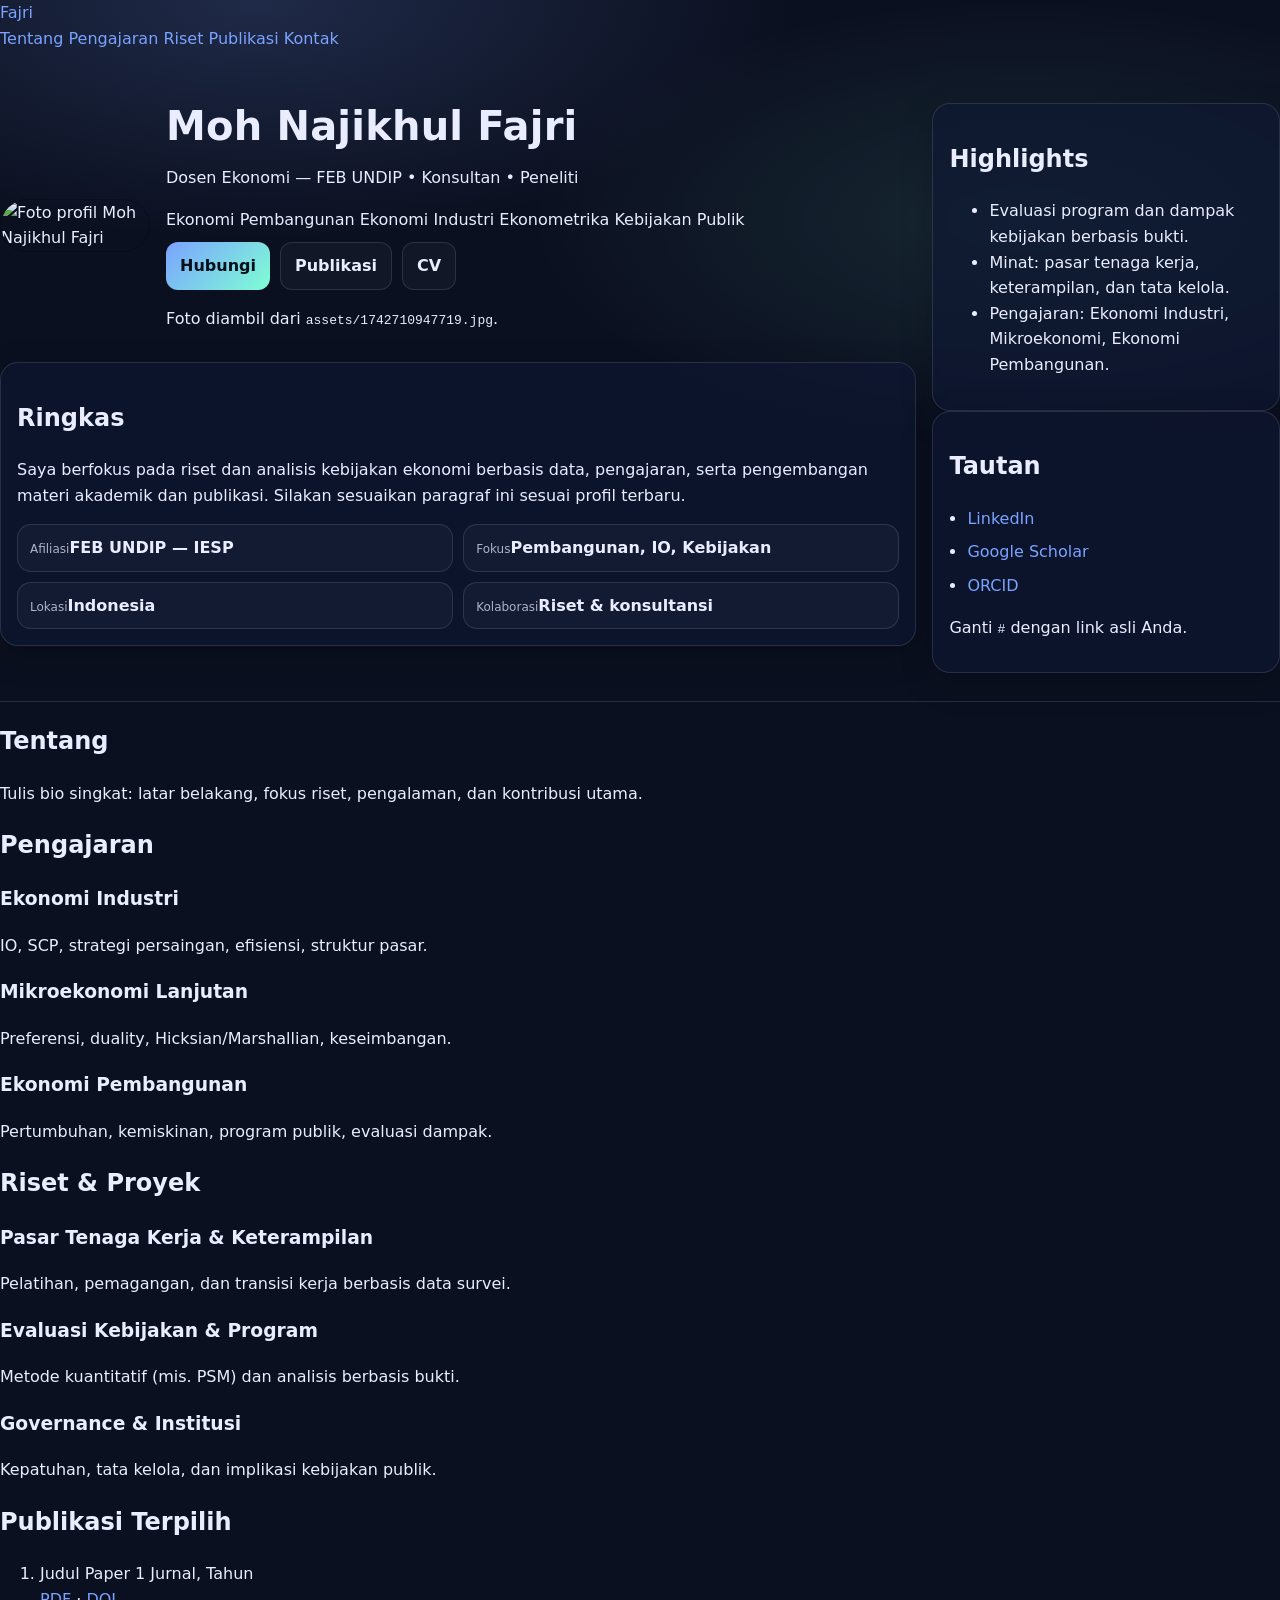
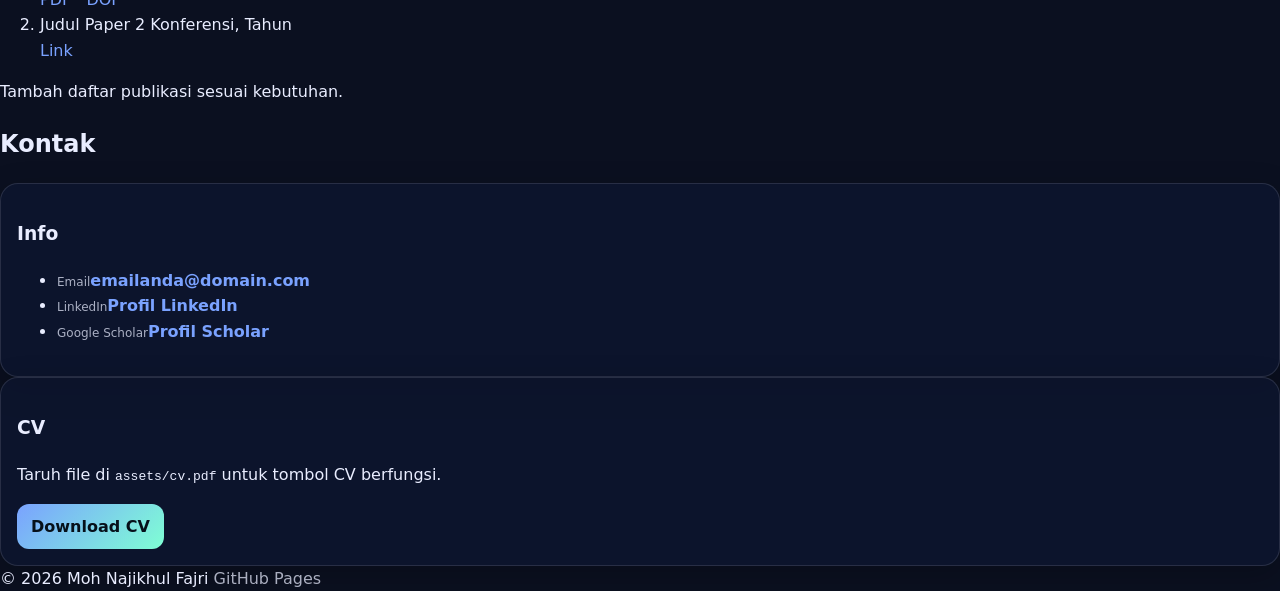
==== index.html @ eb5ed14f "Update index.html" ====
<!doctype html>
<html lang="id">
<head>
  <meta charset="utf-8" />
  <meta name="viewport" content="width=device-width, initial-scale=1" />
  <title>Moh Najikhul Fajri</title>
  <meta name="description" content="Moh Najikhul Fajri — pengajaran, riset, dan publikasi." />
  <link rel="stylesheet" href="assets/style.css" />
</head>

<body>
  <header class="topbar">
    <div class="wrap topbar-inner">
      <a class="logo" href="#top">Fajri</a>
      <nav class="menu" aria-label="Navigasi">
        <a href="#about">Tentang</a>
        <a href="#teaching">Pengajaran</a>
        <a href="#research">Riset</a>
        <a href="#publications">Publikasi</a>
        <a href="#contact">Kontak</a>
      </nav>
    </div>
  </header>

  <main id="top">
    <!-- HERO -->
    <section class="hero">
      <div class="wrap hero-grid">
        <div class="hero-main">
          <div class="profile">
            <div class="avatar-ring">
              <img class="avatar" src="assets/1742710947719.jpg" alt="Foto profil Moh Najikhul Fajri" loading="eager" />
            </div>

            <div class="who">
              <h1 class="name">Moh Najikhul Fajri</h1>
              <p class="role">Dosen Ekonomi — FEB UNDIP • Konsultan • Peneliti</p>

              <div class="tags" aria-label="Bidang minat">
                <span class="tag">Ekonomi Pembangunan</span>
                <span class="tag">Ekonomi Industri</span>
                <span class="tag">Ekonometrika</span>
                <span class="tag">Kebijakan Publik</span>
              </div>

              <div class="actions">
                <a class="btn primary" href="#contact">Hubungi</a>
                <a class="btn" href="#publications">Publikasi</a>
                <a class="btn" href="assets/cv.pdf">CV</a>
              </div>

              <p class="hint">Foto diambil dari <code>assets/1742710947719.jpg</code>.</p>
            </div>
          </div>

          <div class="card">
            <h2 class="card-title">Ringkas</h2>
            <p>
              Saya berfokus pada riset dan analisis kebijakan ekonomi berbasis data,
              pengajaran, serta pengembangan materi akademik dan publikasi. Silakan
              sesuaikan paragraf ini sesuai profil terbaru.
            </p>

            <div class="facts">
              <div class="fact"><span class="k">Afiliasi</span><span class="v">FEB UNDIP — IESP</span></div>
              <div class="fact"><span class="k">Fokus</span><span class="v">Pembangunan, IO, Kebijakan</span></div>
              <div class="fact"><span class="k">Lokasi</span><span class="v">Indonesia</span></div>
              <div class="fact"><span class="k">Kolaborasi</span><span class="v">Riset & konsultansi</span></div>
            </div>
          </div>
        </div>

        <aside class="hero-side">
          <div class="card">
            <h2 class="card-title">Highlights</h2>
            <ul class="bullets">
              <li>Evaluasi program dan dampak kebijakan berbasis bukti.</li>
              <li>Minat: pasar tenaga kerja, keterampilan, dan tata kelola.</li>
              <li>Pengajaran: Ekonomi Industri, Mikroekonomi, Ekonomi Pembangunan.</li>
            </ul>
          </div>

          <div class="card">
            <h2 class="card-title">Tautan</h2>
            <ul class="links">
              <li><a href="#" target="_blank" rel="noopener">LinkedIn</a></li>
              <li><a href="#" target="_blank" rel="noopener">Google Scholar</a></li>
              <li><a href="#" target="_blank" rel="noopener">ORCID</a></li>
            </ul>
            <p class="hint">Ganti <code>#</code> dengan link asli Anda.</p>
          </div>
        </aside>
      </div>
    </section>

    <!-- ABOUT -->
    <section id="about" class="section">
      <div class="wrap">
        <h2 class="h2">Tentang</h2>
        <p class="lead">
          Tulis bio singkat: latar belakang, fokus riset, pengalaman, dan kontribusi utama.
        </p>
      </div>
    </section>

    <!-- TEACHING -->
    <section id="teaching" class="section alt">
      <div class="wrap">
        <h2 class="h2">Pengajaran</h2>
        <div class="grid">
          <article class="tile">
            <h3>Ekonomi Industri</h3>
            <p>IO, SCP, strategi persaingan, efisiensi, struktur pasar.</p>
          </article>
          <article class="tile">
            <h3>Mikroekonomi Lanjutan</h3>
            <p>Preferensi, duality, Hicksian/Marshallian, keseimbangan.</p>
          </article>
          <article class="tile">
            <h3>Ekonomi Pembangunan</h3>
            <p>Pertumbuhan, kemiskinan, program publik, evaluasi dampak.</p>
          </article>
        </div>
      </div>
    </section>

    <!-- RESEARCH -->
    <section id="research" class="section">
      <div class="wrap">
        <h2 class="h2">Riset & Proyek</h2>
        <div class="grid">
          <article class="tile">
            <h3>Pasar Tenaga Kerja & Keterampilan</h3>
            <p>Pelatihan, pemagangan, dan transisi kerja berbasis data survei.</p>
          </article>
          <article class="tile">
            <h3>Evaluasi Kebijakan & Program</h3>
            <p>Metode kuantitatif (mis. PSM) dan analisis berbasis bukti.</p>
          </article>
          <article class="tile">
            <h3>Governance & Institusi</h3>
            <p>Kepatuhan, tata kelola, dan implikasi kebijakan publik.</p>
          </article>
        </div>
      </div>
    </section>

    <!-- PUBLICATIONS -->
    <section id="publications" class="section alt">
      <div class="wrap">
        <h2 class="h2">Publikasi Terpilih</h2>

        <ol class="pubs">
          <li class="pub">
            <div class="pub-main">
              <span class="pub-title">Judul Paper 1</span>
              <span class="pub-meta">Jurnal, Tahun</span>
            </div>
            <div class="pub-links">
              <a href="#" target="_blank" rel="noopener">PDF</a> ·
              <a href="#" target="_blank" rel="noopener">DOI</a>
            </div>
          </li>
          <li class="pub">
            <div class="pub-main">
              <span class="pub-title">Judul Paper 2</span>
              <span class="pub-meta">Konferensi, Tahun</span>
            </div>
            <div class="pub-links">
              <a href="#" target="_blank" rel="noopener">Link</a>
            </div>
          </li>
        </ol>

        <p class="hint">Tambah daftar publikasi sesuai kebutuhan.</p>
      </div>
    </section>

    <!-- CONTACT -->
    <section id="contact" class="section">
      <div class="wrap">
        <h2 class="h2">Kontak</h2>
        <div class="contact">
          <div class="card">
            <h3>Info</h3>
            <ul class="contact-list">
              <li><span class="k">Email</span><a class="v" href="mailto:emailanda@domain.com">emailanda@domain.com</a></li>
              <li><span class="k">LinkedIn</span><a class="v" href="#" target="_blank" rel="noopener">Profil LinkedIn</a></li>
              <li><span class="k">Google Scholar</span><a class="v" href="#" target="_blank" rel="noopener">Profil Scholar</a></li>
            </ul>
          </div>

          <div class="card">
            <h3>CV</h3>
            <p>Taruh file di <code>assets/cv.pdf</code> untuk tombol CV berfungsi.</p>
            <a class="btn primary" href="assets/cv.pdf">Download CV</a>
          </div>
        </div>
      </div>
    </section>
  </main>

  <footer class="footer">
    <div class="wrap footer-inner">
      <span>© <span id="year"></span> Moh Najikhul Fajri</span>
      <span class="muted">GitHub Pages</span>
    </div>
  </footer>

  <script>
    document.getElementById("year").textContent = new Date().getFullYear();
  </script>
</body>
</html>
---- assets/style.css ----
:root{
  --bg: #0b1020;
  --panel: #0f1833;
  --panel2: #0e1630;
  --text: #e9edff;
  --muted: rgba(233,237,255,.72);
  --line: rgba(233,237,255,.12);
  --shadow: 0 18px 45px rgba(0,0,0,.35);
  --radius: 18px;
  --accent: #7aa2ff;
  --accent2:#7fffd4;
}

*{ box-sizing: border-box; }
html,body{ margin:0; padding:0; }
body{
  font-family: system-ui, -apple-system, Segoe UI, Roboto, Ubuntu, Cantarell, Arial, sans-serif;
  background: radial-gradient(900px 400px at 20% 0%, rgba(122,162,255,.18), transparent 60%),
              radial-gradient(900px 400px at 80% 10%, rgba(127,255,212,.10), transparent 55%),
              var(--bg);
  color: var(--text);
  line-height: 1.6;
}

a{ color: var(--accent); text-decoration: none; }
a:hover{ text-decoration: underline; }

.container{ max-width: 1100px; margin: 0 auto; padding: 0 18px; }

/* Header */
.site-header{
  position: sticky;
  top: 0;
  z-index: 20;
  backdrop-filter: blur(10px);
  background: rgba(11,16,32,.72);
  border-bottom: 1px solid var(--line);
}
.header-inner{
  min-height: 66px;
  display: flex;
  align-items: center;
  justify-content: space-between;
  gap: 14px;
}
.brand{
  font-weight: 800;
  color: var(--text);
  letter-spacing: .3px;
}

/* Nav */
.nav{
  display: flex;
  gap: 14px;
  flex-wrap: wrap;
  align-items: center;
}
.nav a{
  color: var(--muted);
  padding: 8px 10px;
  border-radius: 10px;
}
.nav a:hover{
  color: var(--text);
  text-decoration: none;
  background: rgba(233,237,255,.06);
}

.nav-toggle{
  display: none;
  width: 42px;
  height: 38px;
  border-radius: 12px;
  border: 1px solid var(--line);
  background: rgba(233,237,255,.04);
}
.nav-toggle span{
  display: block;
  width: 18px;
  height: 2px;
  background: rgba(233,237,255,.75);
  margin: 5px auto;
  border-radius: 2px;
}

/* Hero */
.hero{ padding: 52px 0 28px; border-bottom: 1px solid var(--line); }
.hero-grid{
  display: grid;
  grid-template-columns: 1.45fr .55fr;
  gap: 16px;
  align-items: start;
}
.profile{
  display: grid;
  grid-template-columns: 150px 1fr;
  gap: 16px;
  align-items: center;
  margin-bottom: 14px;
}
.avatar-wrap{
  width: 150px;
  height: 150px;
  border-radius: 999px;
  padding: 6px;
  background: linear-gradient(135deg, rgba(122,162,255,.8), rgba(127,255,212,.6));
  box-shadow: var(--shadow);
}
.avatar{
  width: 100%;
  height: 100%;
  border-radius: 999px;
  object-fit: cover;
  border: 1px solid rgba(0,0,0,.25);
  display: block;
}
.name{
  font-size: 40px;
  line-height: 1.15;
  margin: 0 0 6px;
  letter-spacing: .2px;
}
.title{ margin: 0 0 12px; color: var(--muted); }

/* Chips */
.chips{ display: flex; flex-wrap: wrap; gap: 8px; margin: 10px 0 14px; }
.chip{
  font-size: 13px;
  padding: 6px 10px;
  border-radius: 999px;
  border: 1px solid var(--line);
  background: rgba(233,237,255,.04);
  color: var(--muted);
}

/* Buttons */
.actions{ display: flex; flex-wrap: wrap; gap: 10px; margin: 10px 0 6px; }
.btn{
  display: inline-flex;
  align-items: center;
  justify-content: center;
  padding: 10px 14px;
  border-radius: 12px;
  border: 1px solid var(--line);
  background: rgba(233,237,255,.03);
  color: var(--text);
  font-weight: 650;
}
.btn:hover{
  text-decoration: none;
  border-color: rgba(233,237,255,.22);
  background: rgba(233,237,255,.06);
}
.btn.primary{
  border: 0;
  color: #06101a;
  background: linear-gradient(135deg, var(--accent), var(--accent2));
}

.card{
  background: rgba(15,24,51,.65);
  border: 1px solid var(--line);
  border-radius: var(--radius);
  padding: 16px;
  box-shadow: 0 10px 32px rgba(0,0,0,.22);
}

.section-title{
  margin: 0 0 10px;
  font-size: 16px;
  letter-spacing: .2px;
}
.muted{ color: var(--muted); }
.small{ font-size: 12px; }

.summary p{ margin: 0 0 12px; }

/* Facts */
.facts{
  display: grid;
  grid-template-columns: 1fr 1fr;
  gap: 10px;
}
.fact{
  border: 1px solid var(--line);
  background: rgba(233,237,255,.03);
  border-radius: 14px;
  padding: 10px 12px;
}
.k{ font-size: 12px; color: var(--muted); }
.v{ font-weight: 700; }

/* Right side cards */
.hero-right{ display: grid; gap: 14px; }
.list{ margin: 0; padding-left: 18px; color: var(--muted); }
.list li{ margin: 8px 0; }
.links{ margin: 0; padding-left: 18px; }
.links li{ margin: 8px 0; }

/* Section*
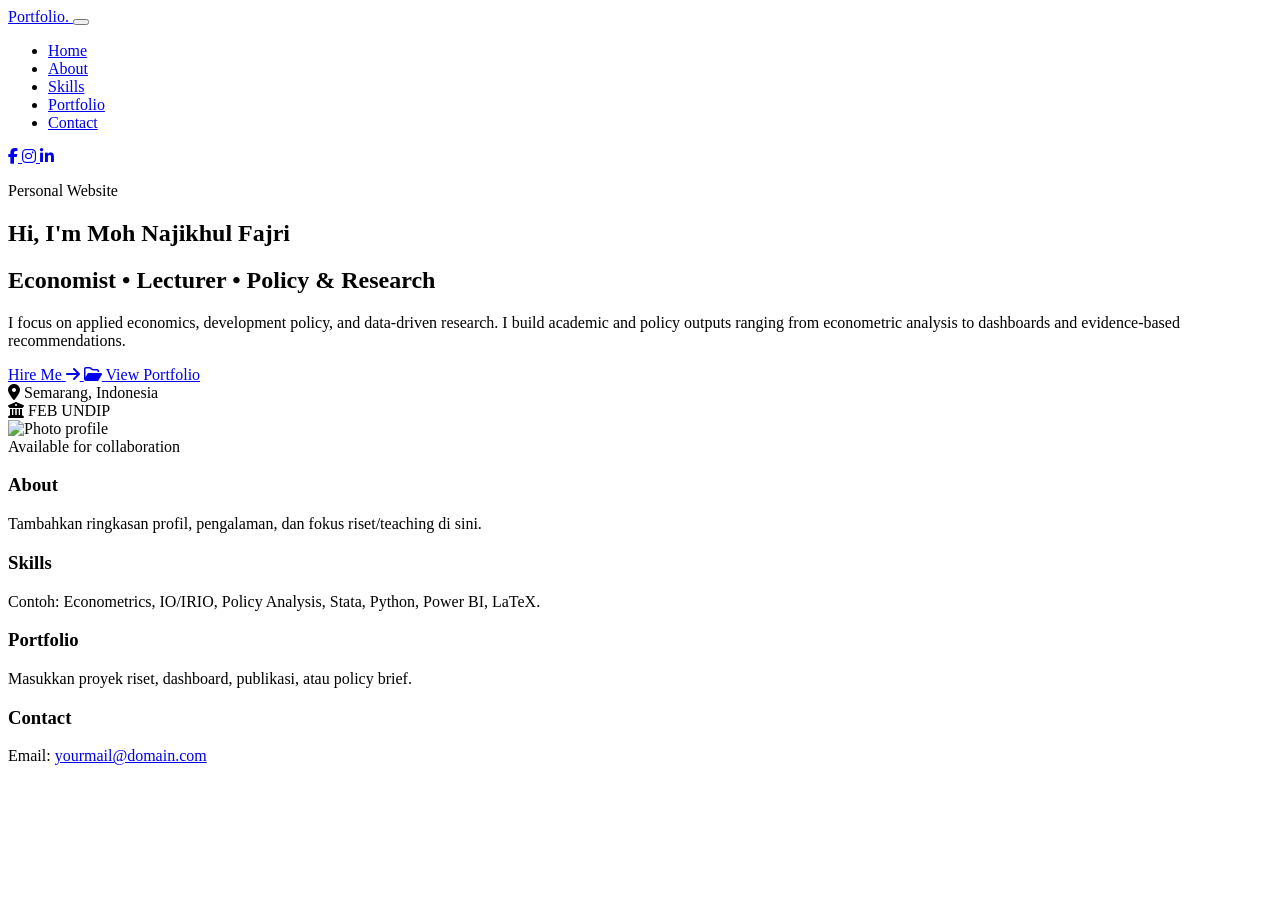
==== commit 9c5199b6: "Revise index.html for portfolio layout and meta updates Updated meta tags, added navigation, and imp" ====
--- a/index.html
+++ b/index.html
@@ -1,214 +1,160 @@
 <!doctype html>
 <html lang="id">
 <head>
-  <meta charset="utf-8" />
-  <meta name="viewport" content="width=device-width, initial-scale=1" />
-  <title>Moh Najikhul Fajri</title>
-  <meta name="description" content="Moh Najikhul Fajri — pengajaran, riset, dan publikasi." />
-  <link rel="stylesheet" href="assets/style.css" />
+  <meta charset="UTF-8" />
+  <meta name="viewport" content="width=device-width, initial-scale=1.0" />
+  <title>Portfolio | Moh Najikhul Fajri</title>
+
+  <!-- Font -->
+  <link rel="preconnect" href="https://fonts.googleapis.com">
+  <link rel="preconnect" href="https://fonts.gstatic.com" crossorigin>
+  <link href="https://fonts.googleapis.com/css2?family=Plus+Jakarta+Sans:wght@400;600;700;800&display=swap" rel="stylesheet">
+
+  <!-- Icons (Font Awesome) -->
+  <link rel="stylesheet" href="https://cdnjs.cloudflare.com/ajax/libs/font-awesome/6.5.0/css/all.min.css">
+
+  <link rel="stylesheet" href="style.css" />
 </head>
 
 <body>
-  <header class="topbar">
-    <div class="wrap topbar-inner">
-      <a class="logo" href="#top">Fajri</a>
-      <nav class="menu" aria-label="Navigasi">
-        <a href="#about">Tentang</a>
-        <a href="#teaching">Pengajaran</a>
-        <a href="#research">Riset</a>
-        <a href="#publications">Publikasi</a>
-        <a href="#contact">Kontak</a>
-      </nav>
-    </div>
+  <!-- Background blobs -->
+  <div class="bg">
+    <span class="blob blob-a"></span>
+    <span class="blob blob-b"></span>
+    <span class="grain"></span>
+  </div>
+
+  <header class="header">
+    <nav class="nav container">
+      <a class="brand" href="#home">
+        <span class="brand-dot"></span>
+        <span>Portfolio<span class="brand-accent">.</span></span>
+      </a>
+
+      <button class="hamburger" aria-label="Toggle menu" aria-expanded="false">
+        <span></span><span></span><span></span>
+      </button>
+
+      <ul class="menu">
+        <li><a class="active" href="#home">Home</a></li>
+        <li><a href="#about">About</a></li>
+        <li><a href="#skills">Skills</a></li>
+        <li><a href="#portfolio">Portfolio</a></li>
+        <li><a class="pill" href="#contact">Contact</a></li>
+      </ul>
+    </nav>
   </header>
 
-  <main id="top">
-    <!-- HERO -->
-    <section class="hero">
-      <div class="wrap hero-grid">
-        <div class="hero-main">
-          <div class="profile">
-            <div class="avatar-ring">
-              <img class="avatar" src="assets/1742710947719.jpg" alt="Foto profil Moh Najikhul Fajri" loading="eager" />
-            </div>
+  <main id="home" class="hero container">
+    <!-- Social -->
+    <aside class="social" aria-label="Social links">
+      <a href="https://facebook.com/" target="_blank" rel="noreferrer" aria-label="Facebook">
+        <i class="fa-brands fa-facebook-f"></i>
+      </a>
+      <a href="https://instagram.com/" target="_blank" rel="noreferrer" aria-label="Instagram">
+        <i class="fa-brands fa-instagram"></i>
+      </a>
+      <a href="https://linkedin.com/" target="_blank" rel="noreferrer" aria-label="LinkedIn">
+        <i class="fa-brands fa-linkedin-in"></i>
+      </a>
+    </aside>
 
-            <div class="who">
-              <h1 class="name">Moh Najikhul Fajri</h1>
-              <p class="role">Dosen Ekonomi — FEB UNDIP • Konsultan • Peneliti</p>
+    <!-- Left content -->
+    <section class="hero-left">
+      <p class="kicker">Personal Website</p>
 
-              <div class="tags" aria-label="Bidang minat">
-                <span class="tag">Ekonomi Pembangunan</span>
-                <span class="tag">Ekonomi Industri</span>
-                <span class="tag">Ekonometrika</span>
-                <span class="tag">Kebijakan Publik</span>
-              </div>
+      <h1 class="title">
+        Hi, I'm <span class="grad">Moh Najikhul Fajri</span>
+      </h1>
 
-              <div class="actions">
-                <a class="btn primary" href="#contact">Hubungi</a>
-                <a class="btn" href="#publications">Publikasi</a>
-                <a class="btn" href="assets/cv.pdf">CV</a>
-              </div>
+      <h2 class="subtitle">Economist • Lecturer • Policy & Research</h2>
 
-              <p class="hint">Foto diambil dari <code>assets/1742710947719.jpg</code>.</p>
-            </div>
-          </div>
+      <p class="desc">
+        I focus on applied economics, development policy, and data-driven research. I build academic and policy outputs
+        ranging from econometric analysis to dashboards and evidence-based recommendations.
+      </p>
 
-          <div class="card">
-            <h2 class="card-title">Ringkas</h2>
-            <p>
-              Saya berfokus pada riset dan analisis kebijakan ekonomi berbasis data,
-              pengajaran, serta pengembangan materi akademik dan publikasi. Silakan
-              sesuaikan paragraf ini sesuai profil terbaru.
-            </p>
+      <div class="cta">
+        <a class="btn btn-primary" href="#contact">
+          <span>Hire Me</span>
+          <i class="fa-solid fa-arrow-right"></i>
+        </a>
 
-            <div class="facts">
-              <div class="fact"><span class="k">Afiliasi</span><span class="v">FEB UNDIP — IESP</span></div>
-              <div class="fact"><span class="k">Fokus</span><span class="v">Pembangunan, IO, Kebijakan</span></div>
-              <div class="fact"><span class="k">Lokasi</span><span class="v">Indonesia</span></div>
-              <div class="fact"><span class="k">Kolaborasi</span><span class="v">Riset & konsultansi</span></div>
-            </div>
-          </div>
+        <a class="btn btn-ghost" href="#portfolio">
+          <i class="fa-regular fa-folder-open"></i>
+          <span>View Portfolio</span>
+        </a>
+      </div>
+
+      <div class="mini">
+        <div class="chip">
+          <i class="fa-solid fa-location-dot"></i>
+          <span>Semarang, Indonesia</span>
         </div>
-
-        <aside class="hero-side">
-          <div class="card">
-            <h2 class="card-title">Highlights</h2>
-            <ul class="bullets">
-              <li>Evaluasi program dan dampak kebijakan berbasis bukti.</li>
-              <li>Minat: pasar tenaga kerja, keterampilan, dan tata kelola.</li>
-              <li>Pengajaran: Ekonomi Industri, Mikroekonomi, Ekonomi Pembangunan.</li>
-            </ul>
-          </div>
-
-          <div class="card">
-            <h2 class="card-title">Tautan</h2>
-            <ul class="links">
-              <li><a href="#" target="_blank" rel="noopener">LinkedIn</a></li>
-              <li><a href="#" target="_blank" rel="noopener">Google Scholar</a></li>
-              <li><a href="#" target="_blank" rel="noopener">ORCID</a></li>
-            </ul>
-            <p class="hint">Ganti <code>#</code> dengan link asli Anda.</p>
-          </div>
-        </aside>
-      </div>
-    </section>
-
-    <!-- ABOUT -->
-    <section id="about" class="section">
-      <div class="wrap">
-        <h2 class="h2">Tentang</h2>
-        <p class="lead">
-          Tulis bio singkat: latar belakang, fokus riset, pengalaman, dan kontribusi utama.
-        </p>
-      </div>
-    </section>
-
-    <!-- TEACHING -->
-    <section id="teaching" class="section alt">
-      <div class="wrap">
-        <h2 class="h2">Pengajaran</h2>
-        <div class="grid">
-          <article class="tile">
-            <h3>Ekonomi Industri</h3>
-            <p>IO, SCP, strategi persaingan, efisiensi, struktur pasar.</p>
-          </article>
-          <article class="tile">
-            <h3>Mikroekonomi Lanjutan</h3>
-            <p>Preferensi, duality, Hicksian/Marshallian, keseimbangan.</p>
-          </article>
-          <article class="tile">
-            <h3>Ekonomi Pembangunan</h3>
-            <p>Pertumbuhan, kemiskinan, program publik, evaluasi dampak.</p>
-          </article>
+        <div class="chip">
+          <i class="fa-solid fa-building-columns"></i>
+          <span>FEB UNDIP</span>
         </div>
       </div>
     </section>
 
-    <!-- RESEARCH -->
-    <section id="research" class="section">
-      <div class="wrap">
-        <h2 class="h2">Riset & Proyek</h2>
-        <div class="grid">
-          <article class="tile">
-            <h3>Pasar Tenaga Kerja & Keterampilan</h3>
-            <p>Pelatihan, pemagangan, dan transisi kerja berbasis data survei.</p>
-          </article>
-          <article class="tile">
-            <h3>Evaluasi Kebijakan & Program</h3>
-            <p>Metode kuantitatif (mis. PSM) dan analisis berbasis bukti.</p>
-          </article>
-          <article class="tile">
-            <h3>Governance & Institusi</h3>
-            <p>Kepatuhan, tata kelola, dan implikasi kebijakan publik.</p>
-          </article>
+    <!-- Right content -->
+    <section class="hero-right" aria-label="Profile photo">
+      <div class="avatar-ring">
+        <div class="avatar">
+          <!-- GANTI src sesuai lokasi file fotomu -->
+          <!-- contoh: assets/1742710947719.jpg -->
+          <img src="assets/1742710947719.jpg" alt="Photo profile" />
         </div>
       </div>
-    </section>
 
-    <!-- PUBLICATIONS -->
-    <section id="publications" class="section alt">
-      <div class="wrap">
-        <h2 class="h2">Publikasi Terpilih</h2>
-
-        <ol class="pubs">
-          <li class="pub">
-            <div class="pub-main">
-              <span class="pub-title">Judul Paper 1</span>
-              <span class="pub-meta">Jurnal, Tahun</span>
-            </div>
-            <div class="pub-links">
-              <a href="#" target="_blank" rel="noopener">PDF</a> ·
-              <a href="#" target="_blank" rel="noopener">DOI</a>
-            </div>
-          </li>
-          <li class="pub">
-            <div class="pub-main">
-              <span class="pub-title">Judul Paper 2</span>
-              <span class="pub-meta">Konferensi, Tahun</span>
-            </div>
-            <div class="pub-links">
-              <a href="#" target="_blank" rel="noopener">Link</a>
-            </div>
-          </li>
-        </ol>
-
-        <p class="hint">Tambah daftar publikasi sesuai kebutuhan.</p>
-      </div>
-    </section>
-
-    <!-- CONTACT -->
-    <section id="contact" class="section">
-      <div class="wrap">
-        <h2 class="h2">Kontak</h2>
-        <div class="contact">
-          <div class="card">
-            <h3>Info</h3>
-            <ul class="contact-list">
-              <li><span class="k">Email</span><a class="v" href="mailto:emailanda@domain.com">emailanda@domain.com</a></li>
-              <li><span class="k">LinkedIn</span><a class="v" href="#" target="_blank" rel="noopener">Profil LinkedIn</a></li>
-              <li><span class="k">Google Scholar</span><a class="v" href="#" target="_blank" rel="noopener">Profil Scholar</a></li>
-            </ul>
-          </div>
-
-          <div class="card">
-            <h3>CV</h3>
-            <p>Taruh file di <code>assets/cv.pdf</code> untuk tombol CV berfungsi.</p>
-            <a class="btn primary" href="assets/cv.pdf">Download CV</a>
-          </div>
-        </div>
+      <div class="badge">
+        <span class="dot"></span>
+        <span>Available for collaboration</span>
       </div>
     </section>
   </main>
 
-  <footer class="footer">
-    <div class="wrap footer-inner">
-      <span>© <span id="year"></span> Moh Najikhul Fajri</span>
-      <span class="muted">GitHub Pages</span>
-    </div>
-  </footer>
+  <!-- Dummy sections (biar anchor jalan). Boleh kamu isi nanti -->
+  <section id="about" class="section container">
+    <h3>About</h3>
+    <p>Tambahkan ringkasan profil, pengalaman, dan fokus riset/teaching di sini.</p>
+  </section>
+
+  <section id="skills" class="section container">
+    <h3>Skills</h3>
+    <p>Contoh: Econometrics, IO/IRIO, Policy Analysis, Stata, Python, Power BI, LaTeX.</p>
+  </section>
+
+  <section id="portfolio" class="section container">
+    <h3>Portfolio</h3>
+    <p>Masukkan proyek riset, dashboard, publikasi, atau policy brief.</p>
+  </section>
+
+  <section id="contact" class="section container">
+    <h3>Contact</h3>
+    <p>Email: <a href="mailto:yourmail@domain.com">yourmail@domain.com</a></p>
+  </section>
 
   <script>
-    document.getElementById("year").textContent = new Date().getFullYear();
+    // Mobile menu
+    const btn = document.querySelector('.hamburger');
+    const menu = document.querySelector('.menu');
+
+    btn.addEventListener('click', () => {
+      const open = menu.classList.toggle('open');
+      btn.setAttribute('aria-expanded', open ? 'true' : 'false');
+    });
+
+    // Active link on click (simple)
+    document.querySelectorAll('.menu a').forEach(a => {
+      a.addEventListener('click', () => {
+        document.querySelectorAll('.menu a').forEach(x => x.classList.remove('active'));
+        a.classList.add('active');
+        menu.classList.remove('open');
+        btn.setAttribute('aria-expanded', 'false');
+      });
+    });
   </script>
 </body>
 </html>
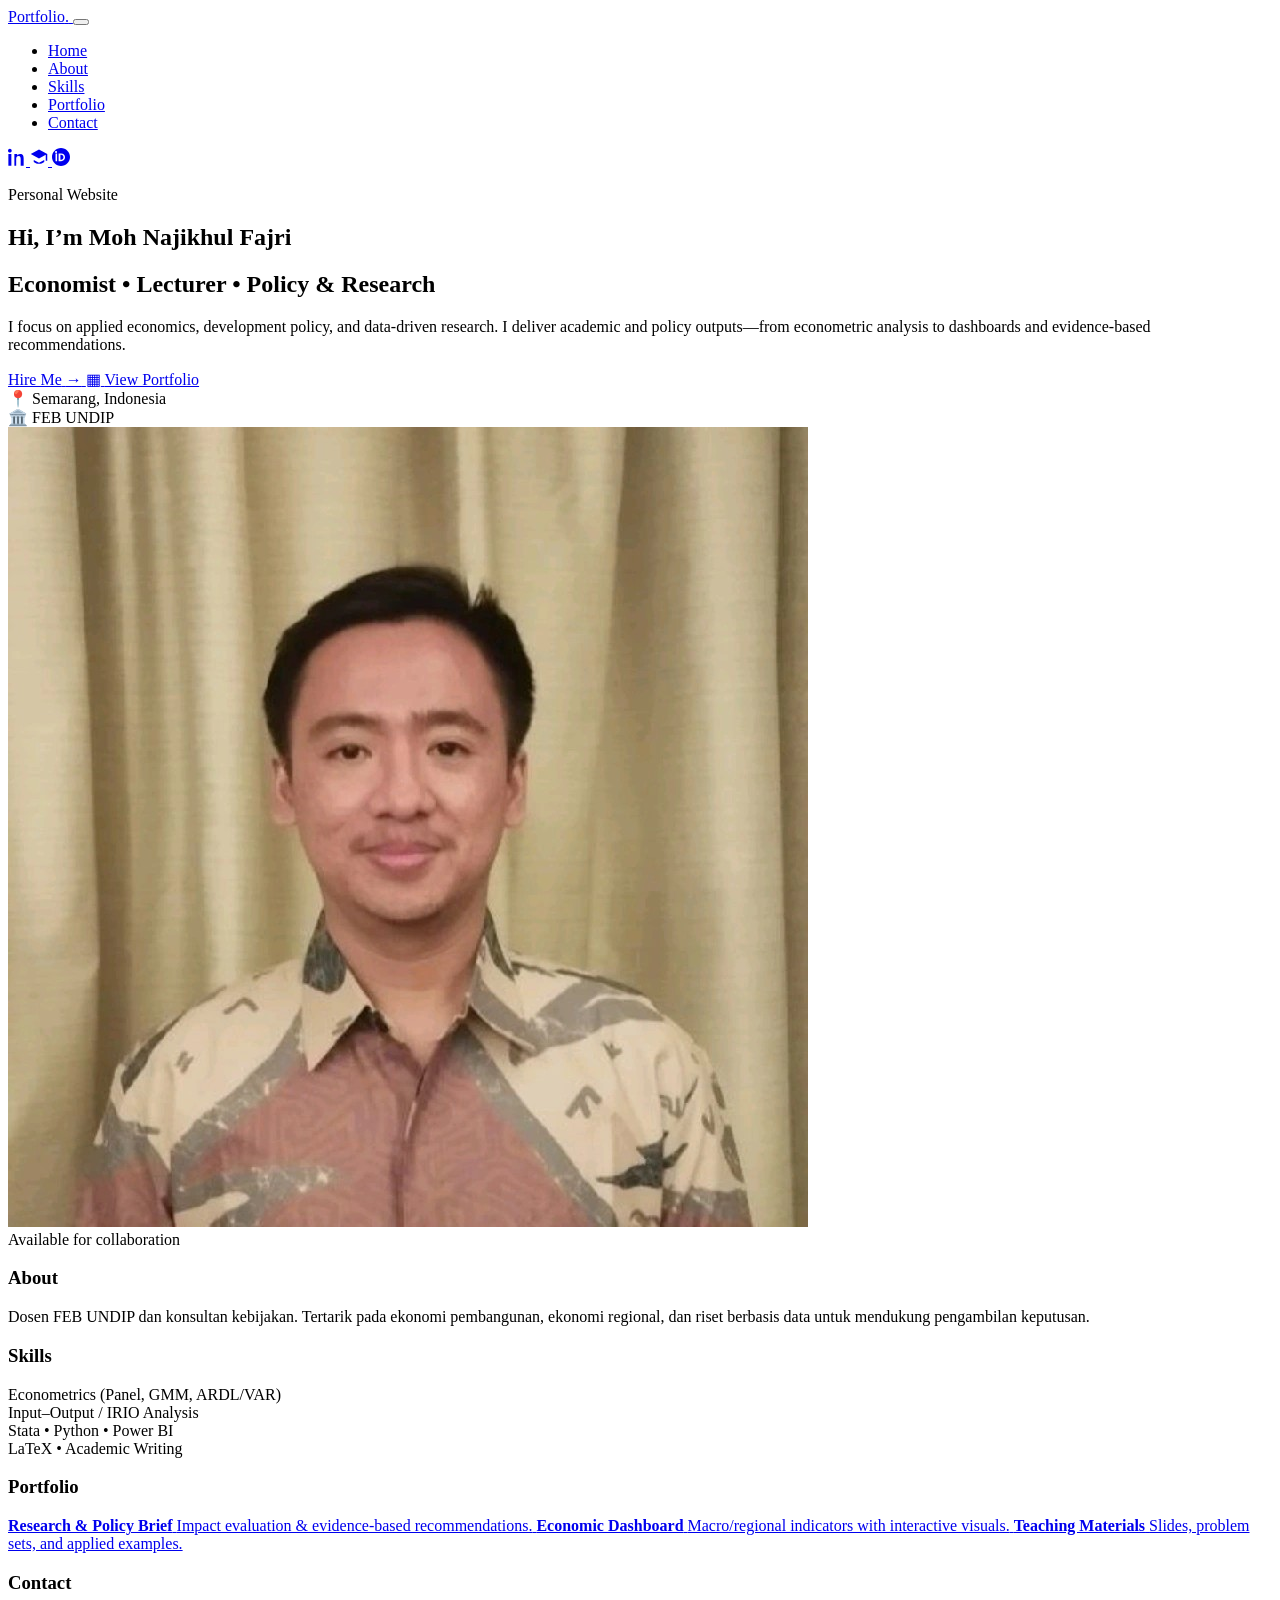
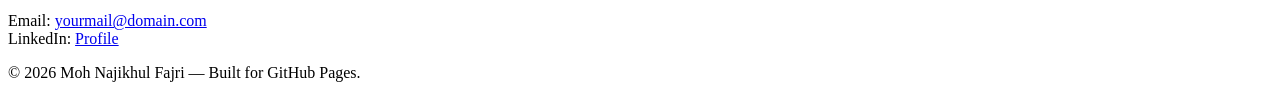
==== commit 325bf6c5: "Update index.html" ====
--- a/index.html
+++ b/index.html
@@ -4,21 +4,15 @@
   <meta charset="UTF-8" />
   <meta name="viewport" content="width=device-width, initial-scale=1.0" />
   <title>Portfolio | Moh Najikhul Fajri</title>
+  <meta name="description" content="Personal portfolio website." />
 
-  <!-- Font -->
-  <link rel="preconnect" href="https://fonts.googleapis.com">
-  <link rel="preconnect" href="https://fonts.gstatic.com" crossorigin>
-  <link href="https://fonts.googleapis.com/css2?family=Plus+Jakarta+Sans:wght@400;600;700;800&display=swap" rel="stylesheet">
-
-  <!-- Icons (Font Awesome) -->
-  <link rel="stylesheet" href="https://cdnjs.cloudflare.com/ajax/libs/font-awesome/6.5.0/css/all.min.css">
-
+  <!-- GitHub Pages-safe (no leading slash) -->
   <link rel="stylesheet" href="style.css" />
 </head>
 
 <body>
-  <!-- Background blobs -->
-  <div class="bg">
+  <!-- Background -->
+  <div class="bg" aria-hidden="true">
     <span class="blob blob-a"></span>
     <span class="blob blob-b"></span>
     <span class="grain"></span>
@@ -26,7 +20,7 @@
 
   <header class="header">
     <nav class="nav container">
-      <a class="brand" href="#home">
+      <a class="brand" href="#home" aria-label="Homepage">
         <span class="brand-dot"></span>
         <span>Portfolio<span class="brand-accent">.</span></span>
       </a>
@@ -35,7 +29,7 @@
         <span></span><span></span><span></span>
       </button>
 
-      <ul class="menu">
+      <ul class="menu" id="menu">
         <li><a class="active" href="#home">Home</a></li>
         <li><a href="#about">About</a></li>
         <li><a href="#skills">Skills</a></li>
@@ -48,111 +42,146 @@
   <main id="home" class="hero container">
     <!-- Social -->
     <aside class="social" aria-label="Social links">
-      <a href="https://facebook.com/" target="_blank" rel="noreferrer" aria-label="Facebook">
-        <i class="fa-brands fa-facebook-f"></i>
+      <a class="social-btn" href="https://www.linkedin.com/" target="_blank" rel="noreferrer" aria-label="LinkedIn">
+        <!-- LinkedIn SVG -->
+        <svg viewBox="0 0 24 24" width="18" height="18" aria-hidden="true">
+          <path fill="currentColor" d="M4.98 3.5C4.98 4.88 3.87 6 2.49 6S0 4.88 0 3.5 1.11 1 2.49 1 4.98 2.12 4.98 3.5ZM.5 23.5h3.98V7.98H.5V23.5ZM8.5 7.98h3.82v2.12h.05c.53-1 1.82-2.12 3.75-2.12 4.01 0 4.75 2.64 4.75 6.07v9.45H16.9v-8.38c0-2-.04-4.57-2.78-4.57-2.78 0-3.2 2.17-3.2 4.42v8.53H8.5V7.98Z"/>
+        </svg>
       </a>
-      <a href="https://instagram.com/" target="_blank" rel="noreferrer" aria-label="Instagram">
-        <i class="fa-brands fa-instagram"></i>
+
+      <a class="social-btn" href="https://scholar.google.com/" target="_blank" rel="noreferrer" aria-label="Google Scholar">
+        <!-- Scholar-ish SVG (simple) -->
+        <svg viewBox="0 0 24 24" width="18" height="18" aria-hidden="true">
+          <path fill="currentColor" d="M12 2 1 8l11 6 9-4.91V17h2V8L12 2Zm0 14L4.24 11.8 12 16l7.76-4.2L12 16Zm-7 2.5c2.2 1.7 4.6 2.5 7 2.5s4.8-.8 7-2.5V16l-7 3.5L5 16v2.5Z"/>
+        </svg>
       </a>
-      <a href="https://linkedin.com/" target="_blank" rel="noreferrer" aria-label="LinkedIn">
-        <i class="fa-brands fa-linkedin-in"></i>
+
+      <a class="social-btn" href="https://orcid.org/" target="_blank" rel="noreferrer" aria-label="ORCID">
+        <!-- ORCID-ish SVG (simple) -->
+        <svg viewBox="0 0 24 24" width="18" height="18" aria-hidden="true">
+          <path fill="currentColor" d="M12 0C5.37 0 0 5.37 0 12s5.37 12 12 12 12-5.37 12-12S18.63 0 12 0Zm-5.2 17.6H4.7V7.2h2.1v10.4Zm-.04-12.2c0 .73-.6 1.32-1.33 1.32S4.1 6.13 4.1 5.4s.6-1.32 1.33-1.32 1.33.59 1.33 1.32ZM12.2 17.6H8.8V7.2h3.4c3.02 0 5.2 2.07 5.2 5.2 0 3.12-2.18 5.2-5.2 5.2Zm0-8.6h-1v6.8h1c1.82 0 3.1-1.35 3.1-3.4s-1.28-3.4-3.1-3.4Z"/>
+        </svg>
       </a>
     </aside>
 
-    <!-- Left content -->
+    <!-- Left -->
     <section class="hero-left">
       <p class="kicker">Personal Website</p>
 
       <h1 class="title">
-        Hi, I'm <span class="grad">Moh Najikhul Fajri</span>
+        Hi, I’m <span class="grad">Moh Najikhul Fajri</span>
       </h1>
 
       <h2 class="subtitle">Economist • Lecturer • Policy & Research</h2>
 
       <p class="desc">
-        I focus on applied economics, development policy, and data-driven research. I build academic and policy outputs
-        ranging from econometric analysis to dashboards and evidence-based recommendations.
+        I focus on applied economics, development policy, and data-driven research.
+        I deliver academic and policy outputs—from econometric analysis to dashboards and evidence-based recommendations.
       </p>
 
       <div class="cta">
         <a class="btn btn-primary" href="#contact">
           <span>Hire Me</span>
-          <i class="fa-solid fa-arrow-right"></i>
+          <span class="arrow" aria-hidden="true">→</span>
         </a>
 
         <a class="btn btn-ghost" href="#portfolio">
-          <i class="fa-regular fa-folder-open"></i>
+          <span class="folder" aria-hidden="true">▦</span>
           <span>View Portfolio</span>
         </a>
       </div>
 
       <div class="mini">
-        <div class="chip">
-          <i class="fa-solid fa-location-dot"></i>
-          <span>Semarang, Indonesia</span>
-        </div>
-        <div class="chip">
-          <i class="fa-solid fa-building-columns"></i>
-          <span>FEB UNDIP</span>
-        </div>
+        <div class="chip">📍 <span>Semarang, Indonesia</span></div>
+        <div class="chip">🏛️ <span>FEB UNDIP</span></div>
       </div>
     </section>
 
-    <!-- Right content -->
+    <!-- Right -->
     <section class="hero-right" aria-label="Profile photo">
       <div class="avatar-ring">
         <div class="avatar">
-          <!-- GANTI src sesuai lokasi file fotomu -->
-          <!-- contoh: assets/1742710947719.jpg -->
-          <img src="assets/1742710947719.jpg" alt="Photo profile" />
+          <!-- Pastikan file ini ada: repo/assets/1742710947719.jpg -->
+          <img src="assets/1742710947719.jpg" alt="Photo profile" loading="eager" />
         </div>
       </div>
 
       <div class="badge">
-        <span class="dot"></span>
+        <span class="dot" aria-hidden="true"></span>
         <span>Available for collaboration</span>
       </div>
     </section>
   </main>
 
-  <!-- Dummy sections (biar anchor jalan). Boleh kamu isi nanti -->
   <section id="about" class="section container">
     <h3>About</h3>
-    <p>Tambahkan ringkasan profil, pengalaman, dan fokus riset/teaching di sini.</p>
+    <p>
+      Dosen FEB UNDIP dan konsultan kebijakan. Tertarik pada ekonomi pembangunan, ekonomi regional,
+      dan riset berbasis data untuk mendukung pengambilan keputusan.
+    </p>
   </section>
 
   <section id="skills" class="section container">
     <h3>Skills</h3>
-    <p>Contoh: Econometrics, IO/IRIO, Policy Analysis, Stata, Python, Power BI, LaTeX.</p>
+    <div class="cards">
+      <div class="card">Econometrics (Panel, GMM, ARDL/VAR)</div>
+      <div class="card">Input–Output / IRIO Analysis</div>
+      <div class="card">Stata • Python • Power BI</div>
+      <div class="card">LaTeX • Academic Writing</div>
+    </div>
   </section>
 
   <section id="portfolio" class="section container">
     <h3>Portfolio</h3>
-    <p>Masukkan proyek riset, dashboard, publikasi, atau policy brief.</p>
+    <div class="cards">
+      <a class="card linkcard" href="#" aria-label="Project 1">
+        <strong>Research & Policy Brief</strong>
+        <span class="muted">Impact evaluation & evidence-based recommendations.</span>
+      </a>
+      <a class="card linkcard" href="#" aria-label="Project 2">
+        <strong>Economic Dashboard</strong>
+        <span class="muted">Macro/regional indicators with interactive visuals.</span>
+      </a>
+      <a class="card linkcard" href="#" aria-label="Project 3">
+        <strong>Teaching Materials</strong>
+        <span class="muted">Slides, problem sets, and applied examples.</span>
+      </a>
+    </div>
   </section>
 
   <section id="contact" class="section container">
     <h3>Contact</h3>
-    <p>Email: <a href="mailto:yourmail@domain.com">yourmail@domain.com</a></p>
+    <p class="muted">
+      Email: <a class="link" href="mailto:yourmail@domain.com">yourmail@domain.com</a>
+      <br />
+      LinkedIn: <a class="link" href="https://www.linkedin.com/" target="_blank" rel="noreferrer">Profile</a>
+    </p>
   </section>
 
+  <footer class="footer container">
+    <p class="muted">© <span id="y"></span> Moh Najikhul Fajri — Built for GitHub Pages.</p>
+  </footer>
+
   <script>
+    // Year
+    document.getElementById("y").textContent = new Date().getFullYear();
+
     // Mobile menu
-    const btn = document.querySelector('.hamburger');
-    const menu = document.querySelector('.menu');
+    const btn = document.querySelector(".hamburger");
+    const menu = document.querySelector(".menu");
 
-    btn.addEventListener('click', () => {
-      const open = menu.classList.toggle('open');
-      btn.setAttribute('aria-expanded', open ? 'true' : 'false');
+    btn.addEventListener("click", () => {
+      const open = menu.classList.toggle("open");
+      btn.setAttribute("aria-expanded", open ? "true" : "false");
     });
 
-    // Active link on click (simple)
-    document.querySelectorAll('.menu a').forEach(a => {
-      a.addEventListener('click', () => {
-        document.querySelectorAll('.menu a').forEach(x => x.classList.remove('active'));
-        a.classList.add('active');
-        menu.classList.remove('open');
-        btn.setAttribute('aria-expanded', 'false');
+    // Active link + close menu
+    document.querySelectorAll(".menu a").forEach(a => {
+      a.addEventListener("click", () => {
+        document.querySelectorAll(".menu a").forEach(x => x.classList.remove("active"));
+        a.classList.add("active");
+        menu.classList.remove("open");
+        btn.setAttribute("aria-expanded", "false");
       });
     });
   </script>
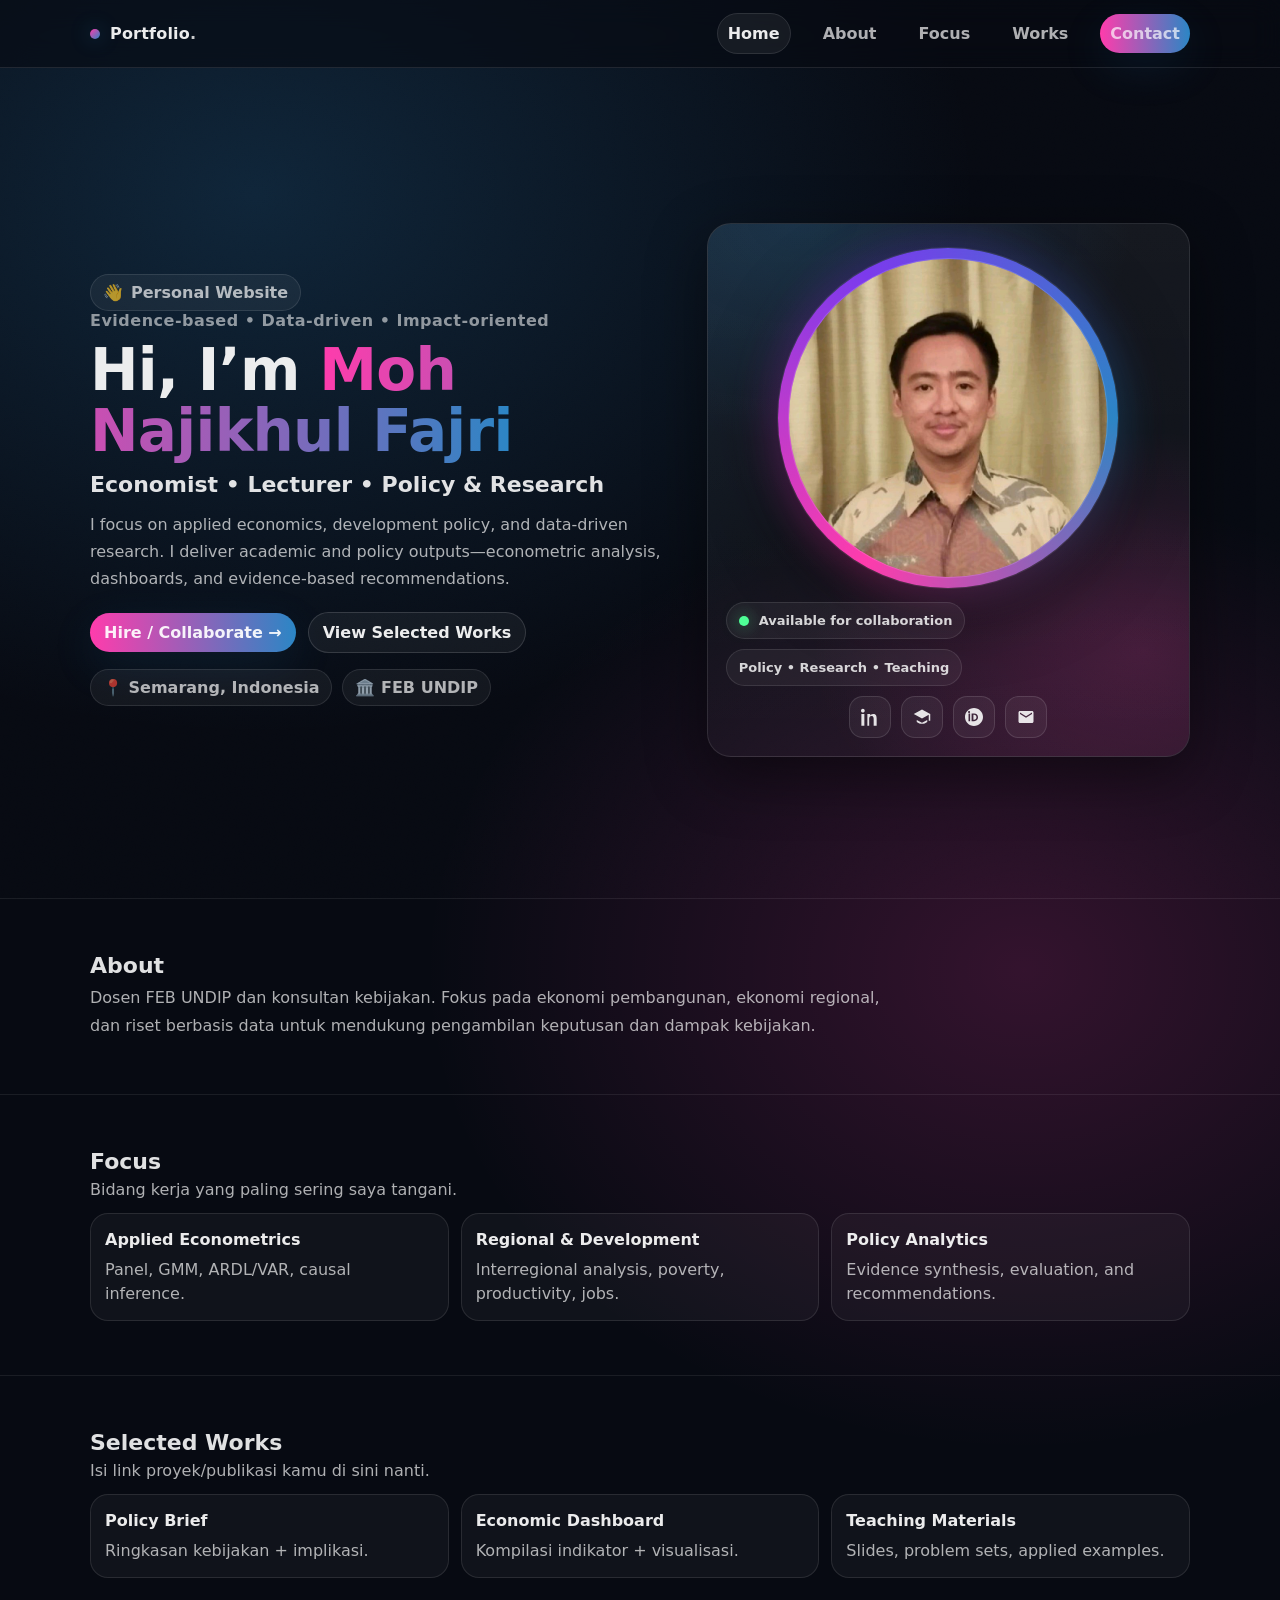
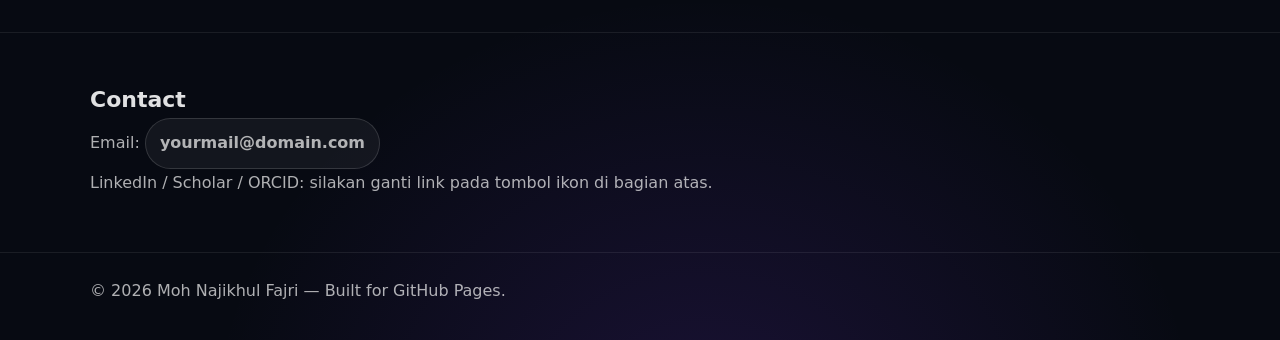
==== commit a67ef0e4: "Update index.html" ====
--- a/index.html
+++ b/index.html
@@ -3,26 +3,329 @@
 <head>
   <meta charset="UTF-8" />
   <meta name="viewport" content="width=device-width, initial-scale=1.0" />
-  <title>Portfolio | Moh Najikhul Fajri</title>
-  <meta name="description" content="Personal portfolio website." />
-
-  <!-- GitHub Pages-safe (no leading slash) -->
-  <link rel="stylesheet" href="style.css" />
+  <title>Moh Najikhul Fajri | Portfolio</title>
+  <meta name="description" content="Personal website of Moh Najikhul Fajri — Economist, Lecturer, Policy & Research." />
+
+  <style>
+    :root{
+      --bg: #070A12;
+      --panel: rgba(255,255,255,.06);
+      --panel2: rgba(255,255,255,.04);
+      --line: rgba(255,255,255,.10);
+      --text: rgba(255,255,255,.92);
+      --muted: rgba(255,255,255,.68);
+      --muted2: rgba(255,255,255,.55);
+      --shadow: 0 18px 60px rgba(0,0,0,.45);
+      --r: 18px;
+
+      --a: #ff3cac;
+      --b: #2b86c5;
+      --c: #7c3aed;
+    }
+
+    *{ box-sizing:border-box; }
+    html{ scroll-behavior:smooth; }
+    body{
+      margin:0;
+      background:
+        radial-gradient(1200px 900px at 20% 10%, rgba(43,134,197,.22), transparent 60%),
+        radial-gradient(1000px 800px at 80% 50%, rgba(255,60,172,.18), transparent 60%),
+        radial-gradient(900px 800px at 55% 105%, rgba(124,58,237,.16), transparent 55%),
+        var(--bg);
+      color: var(--text);
+      font-family: ui-sans-serif, system-ui, -apple-system, Segoe UI, Roboto, Helvetica, Arial, "Apple Color Emoji","Segoe UI Emoji";
+      overflow-x:hidden;
+    }
+
+    a{ color:inherit; text-decoration:none; }
+    .container{ width:min(1100px, 92%); margin-inline:auto; }
+
+    /* subtle noise */
+    .grain{
+      position:fixed; inset:0; pointer-events:none; z-index:-1;
+      opacity:.10;
+      background-image:url("data:image/svg+xml,%3Csvg xmlns='http://www.w3.org/2000/svg' width='220' height='220'%3E%3Cfilter id='n'%3E%3CfeTurbulence type='fractalNoise' baseFrequency='.85' numOctaves='3' stitchTiles='stitch'/%3E%3C/filter%3E%3Crect width='220' height='220' filter='url(%23n)' opacity='.35'/%3E%3C/svg%3E");
+      background-size:220px 220px;
+      mix-blend-mode:overlay;
+    }
+
+    /* header */
+    header{
+      position:sticky; top:0; z-index:50;
+      backdrop-filter: blur(14px);
+      background: rgba(7,10,18,.62);
+      border-bottom: 1px solid var(--line);
+    }
+    .nav{
+      display:flex; align-items:center; justify-content:space-between;
+      padding: 14px 0;
+      gap: 14px;
+    }
+    .brand{
+      display:flex; align-items:center; gap:10px;
+      font-weight: 850; letter-spacing:.2px;
+    }
+    .dot{
+      width:10px; height:10px; border-radius:999px;
+      background: linear-gradient(135deg, var(--a), var(--b));
+      box-shadow: 0 0 20px rgba(43,134,197,.45);
+    }
+    .menu{
+      display:flex; gap: 22px; align-items:center;
+      list-style:none; padding:0; margin:0;
+      color: var(--muted);
+      font-weight: 650;
+    }
+    .menu a{ padding: 10px 10px; border-radius:999px; transition: 140ms ease; }
+    .menu a:hover{ color: var(--text); background: rgba(255,255,255,.05); }
+    .menu a.active{ color: var(--text); background: rgba(255,255,255,.06); border:1px solid rgba(255,255,255,.10); }
+
+    .btn{
+      display:inline-flex; align-items:center; gap:10px;
+      padding: 10px 14px;
+      border-radius: 999px;
+      border: 1px solid rgba(255,255,255,.14);
+      background: rgba(255,255,255,.05);
+      font-weight: 800;
+      transition: 140ms ease;
+    }
+    .btn:hover{ transform: translateY(-1px); border-color: rgba(255,255,255,.22); }
+    .btn.primary{
+      border: none;
+      background: linear-gradient(90deg, var(--a), var(--b));
+      box-shadow: 0 14px 45px rgba(43,134,197,.12);
+    }
+
+    .hamburger{
+      display:none;
+      width:46px; height:42px;
+      border-radius: 14px;
+      border: 1px solid rgba(255,255,255,.14);
+      background: rgba(255,255,255,.05);
+      cursor:pointer;
+      padding: 10px 12px;
+    }
+    .hamburger span{
+      display:block; height:2px; border-radius:99px;
+      background: rgba(255,255,255,.86);
+    }
+    .hamburger span+span{ margin-top:7px; }
+
+    /* hero */
+    .hero{
+      padding: 42px 0 28px;
+      display:grid;
+      grid-template-columns: 1.1fr .9fr;
+      gap: 26px;
+      align-items:center;
+      min-height: calc(100vh - 70px);
+    }
+
+    .pill{
+      display:inline-flex; align-items:center; gap:8px;
+      padding: 8px 12px;
+      border-radius:999px;
+      background: rgba(255,255,255,.05);
+      border: 1px solid rgba(255,255,255,.10);
+      color: var(--muted);
+      font-weight: 700;
+      width: fit-content;
+    }
+    .kicker{ margin: 0 0 10px; color: var(--muted2); font-weight: 750; letter-spacing:.5px; }
+    h1{
+      margin: 0;
+      font-size: clamp(34px, 4.6vw, 58px);
+      line-height: 1.05;
+      letter-spacing: -0.7px;
+    }
+    .grad{
+      background: linear-gradient(90deg, rgba(255,60,172,1), rgba(43,134,197,1));
+      -webkit-background-clip:text; background-clip:text; color:transparent;
+    }
+    h2{
+      margin: 10px 0 14px;
+      font-size: clamp(18px, 2.1vw, 22px);
+      color: rgba(255,255,255,.88);
+      font-weight: 850;
+    }
+    .desc{
+      margin: 0 0 20px;
+      color: var(--muted);
+      line-height: 1.7;
+      max-width: 62ch;
+    }
+    .cta{ display:flex; gap:12px; flex-wrap:wrap; align-items:center; }
+    .meta{ display:flex; gap:10px; flex-wrap:wrap; margin-top:16px; }
+
+    /* right card */
+    .hero-card{
+      background: linear-gradient(180deg, rgba(255,255,255,.06), rgba(255,255,255,.03));
+      border: 1px solid rgba(255,255,255,.10);
+      border-radius: 24px;
+      padding: 18px;
+      box-shadow: var(--shadow);
+      position: relative;
+      overflow:hidden;
+    }
+    .hero-card::before{
+      content:"";
+      position:absolute; inset:-2px;
+      background: radial-gradient(600px 400px at 20% 0%, rgba(43,134,197,.20), transparent 55%),
+                  radial-gradient(600px 400px at 90% 80%, rgba(255,60,172,.18), transparent 55%);
+      z-index:0;
+      pointer-events:none;
+    }
+    .hero-card > *{ position:relative; z-index:1; }
+
+    .avatar-wrap{
+      width: min(340px, 70vw);
+      aspect-ratio: 1/1;
+      margin: 6px auto 14px;
+      border-radius: 999px;
+      padding: 10px;
+      background:
+        radial-gradient(closest-side, rgba(7,10,18,.90) 72%, transparent 73%),
+        conic-gradient(from 210deg, var(--a), var(--c), var(--b), var(--a));
+      box-shadow: 0 0 0 1px rgba(255,255,255,.10), 0 20px 70px rgba(0,0,0,.55);
+      position: relative;
+    }
+    .avatar-wrap::after{
+      content:"";
+      position:absolute; inset:-10px;
+      border-radius: 999px;
+      background: conic-gradient(from 210deg, rgba(255,60,172,.55), rgba(124,58,237,.55), rgba(43,134,197,.55), rgba(255,60,172,.55));
+      filter: blur(18px);
+      opacity:.50;
+      z-index:-1;
+    }
+    .avatar{
+      width:100%; height:100%;
+      border-radius: 999px;
+      overflow:hidden;
+      border: 1px solid rgba(255,255,255,.12);
+      background: rgba(255,255,255,.04);
+    }
+    .avatar img{
+      width:100%; height:100%;
+      object-fit: cover;
+      object-position: center 18%;
+      transform: scale(1.02);
+      filter: contrast(1.06) saturate(1.05);
+      display:block;
+    }
+
+    .status{
+      display:flex; justify-content:space-between; gap:10px; flex-wrap:wrap;
+      margin-top: 10px;
+    }
+    .badge{
+      display:inline-flex; align-items:center; gap:10px;
+      padding: 10px 12px;
+      border-radius: 999px;
+      background: rgba(255,255,255,.05);
+      border: 1px solid rgba(255,255,255,.10);
+      color: rgba(255,255,255,.82);
+      font-weight: 800;
+      font-size: 13px;
+    }
+    .green{
+      width:10px; height:10px; border-radius:999px;
+      background: #4eff96;
+      box-shadow: 0 0 16px rgba(78,255,150,.55);
+    }
+
+    .social{
+      display:flex; gap:10px; flex-wrap:wrap;
+      justify-content:center;
+      margin-top: 10px;
+    }
+    .iconbtn{
+      width:42px; height:42px;
+      display:grid; place-items:center;
+      border-radius: 14px;
+      background: rgba(255,255,255,.05);
+      border: 1px solid rgba(255,255,255,.12);
+      color: rgba(255,255,255,.88);
+      transition: 140ms ease;
+    }
+    .iconbtn:hover{
+      transform: translateY(-2px);
+      border-color: rgba(255,255,255,.22);
+      box-shadow: 0 16px 42px rgba(0,0,0,.35);
+    }
+    svg{ display:block; }
+
+    /* sections */
+    section.block{
+      padding: 54px 0;
+      border-top: 1px solid rgba(255,255,255,.08);
+    }
+    .grid{
+      display:grid;
+      grid-template-columns: repeat(3, minmax(0,1fr));
+      gap: 12px;
+      margin-top: 14px;
+    }
+    .card{
+      padding: 14px 14px;
+      border-radius: var(--r);
+      background: rgba(255,255,255,.04);
+      border: 1px solid rgba(255,255,255,.10);
+      color: rgba(255,255,255,.82);
+      line-height: 1.5;
+      transition: 140ms ease;
+    }
+    .card:hover{
+      transform: translateY(-2px);
+      border-color: rgba(255,255,255,.20);
+      box-shadow: 0 16px 44px rgba(0,0,0,.35);
+    }
+    .card strong{ display:block; margin-bottom:6px; color: rgba(255,255,255,.92); }
+    .muted{ color: var(--muted); }
+
+    footer{
+      padding: 28px 0 40px;
+      border-top: 1px solid rgba(255,255,255,.08);
+      color: var(--muted);
+    }
+
+    /* responsive */
+    @media (max-width: 900px){
+      .hero{ grid-template-columns: 1fr; padding-top: 26px; }
+      .grid{ grid-template-columns: repeat(2, minmax(0,1fr)); }
+    }
+    @media (max-width: 720px){
+      .hamburger{ display:inline-block; }
+      .menu{
+        position:absolute;
+        right:4%;
+        top:68px;
+        width:min(340px, 92vw);
+        padding: 12px;
+        border-radius: 18px;
+        background: rgba(7,10,18,.78);
+        border: 1px solid rgba(255,255,255,.12);
+        backdrop-filter: blur(14px);
+        flex-direction: column;
+        align-items: stretch;
+        gap: 8px;
+        display:none;
+      }
+      .menu.open{ display:flex; }
+      .menu a{ border-radius: 14px; border:1px solid rgba(255,255,255,.08); background: rgba(255,255,255,.03); }
+      .grid{ grid-template-columns: 1fr; }
+    }
+  </style>
 </head>
 
 <body>
-  <!-- Background -->
-  <div class="bg" aria-hidden="true">
-    <span class="blob blob-a"></span>
-    <span class="blob blob-b"></span>
-    <span class="grain"></span>
-  </div>
-
-  <header class="header">
+  <div class="grain" aria-hidden="true"></div>
+
+  <header>
     <nav class="nav container">
-      <a class="brand" href="#home" aria-label="Homepage">
-        <span class="brand-dot"></span>
-        <span>Portfolio<span class="brand-accent">.</span></span>
+      <a class="brand" href="#home">
+        <span class="dot"></span>
+        <span>Portfolio<span style="opacity:.85">.</span></span>
       </a>
 
       <button class="hamburger" aria-label="Toggle menu" aria-expanded="false">
@@ -32,156 +335,149 @@
       <ul class="menu" id="menu">
         <li><a class="active" href="#home">Home</a></li>
         <li><a href="#about">About</a></li>
-        <li><a href="#skills">Skills</a></li>
-        <li><a href="#portfolio">Portfolio</a></li>
-        <li><a class="pill" href="#contact">Contact</a></li>
+        <li><a href="#focus">Focus</a></li>
+        <li><a href="#works">Works</a></li>
+        <li><a class="btn primary" href="#contact">Contact</a></li>
       </ul>
     </nav>
   </header>
 
-  <main id="home" class="hero container">
-    <!-- Social -->
-    <aside class="social" aria-label="Social links">
-      <a class="social-btn" href="https://www.linkedin.com/" target="_blank" rel="noreferrer" aria-label="LinkedIn">
-        <!-- LinkedIn SVG -->
-        <svg viewBox="0 0 24 24" width="18" height="18" aria-hidden="true">
-          <path fill="currentColor" d="M4.98 3.5C4.98 4.88 3.87 6 2.49 6S0 4.88 0 3.5 1.11 1 2.49 1 4.98 2.12 4.98 3.5ZM.5 23.5h3.98V7.98H.5V23.5ZM8.5 7.98h3.82v2.12h.05c.53-1 1.82-2.12 3.75-2.12 4.01 0 4.75 2.64 4.75 6.07v9.45H16.9v-8.38c0-2-.04-4.57-2.78-4.57-2.78 0-3.2 2.17-3.2 4.42v8.53H8.5V7.98Z"/>
-        </svg>
-      </a>
-
-      <a class="social-btn" href="https://scholar.google.com/" target="_blank" rel="noreferrer" aria-label="Google Scholar">
-        <!-- Scholar-ish SVG (simple) -->
-        <svg viewBox="0 0 24 24" width="18" height="18" aria-hidden="true">
-          <path fill="currentColor" d="M12 2 1 8l11 6 9-4.91V17h2V8L12 2Zm0 14L4.24 11.8 12 16l7.76-4.2L12 16Zm-7 2.5c2.2 1.7 4.6 2.5 7 2.5s4.8-.8 7-2.5V16l-7 3.5L5 16v2.5Z"/>
-        </svg>
-      </a>
-
-      <a class="social-btn" href="https://orcid.org/" target="_blank" rel="noreferrer" aria-label="ORCID">
-        <!-- ORCID-ish SVG (simple) -->
-        <svg viewBox="0 0 24 24" width="18" height="18" aria-hidden="true">
-          <path fill="currentColor" d="M12 0C5.37 0 0 5.37 0 12s5.37 12 12 12 12-5.37 12-12S18.63 0 12 0Zm-5.2 17.6H4.7V7.2h2.1v10.4Zm-.04-12.2c0 .73-.6 1.32-1.33 1.32S4.1 6.13 4.1 5.4s.6-1.32 1.33-1.32 1.33.59 1.33 1.32ZM12.2 17.6H8.8V7.2h3.4c3.02 0 5.2 2.07 5.2 5.2 0 3.12-2.18 5.2-5.2 5.2Zm0-8.6h-1v6.8h1c1.82 0 3.1-1.35 3.1-3.4s-1.28-3.4-3.1-3.4Z"/>
-        </svg>
-      </a>
-    </aside>
-
-    <!-- Left -->
-    <section class="hero-left">
-      <p class="kicker">Personal Website</p>
-
-      <h1 class="title">
-        Hi, I’m <span class="grad">Moh Najikhul Fajri</span>
-      </h1>
-
-      <h2 class="subtitle">Economist • Lecturer • Policy & Research</h2>
+  <main id="home" class="container hero">
+    <div>
+      <div class="pill">👋 <span>Personal Website</span></div>
+      <p class="kicker">Evidence-based • Data-driven • Impact-oriented</p>
+
+      <h1>Hi, I’m <span class="grad">Moh Najikhul Fajri</span></h1>
+      <h2>Economist • Lecturer • Policy & Research</h2>
 
       <p class="desc">
         I focus on applied economics, development policy, and data-driven research.
-        I deliver academic and policy outputs—from econometric analysis to dashboards and evidence-based recommendations.
+        I deliver academic and policy outputs—econometric analysis, dashboards, and evidence-based recommendations.
       </p>
 
       <div class="cta">
-        <a class="btn btn-primary" href="#contact">
-          <span>Hire Me</span>
-          <span class="arrow" aria-hidden="true">→</span>
+        <a class="btn primary" href="#contact">Hire / Collaborate →</a>
+        <a class="btn" href="#works">View Selected Works</a>
+      </div>
+
+      <div class="meta">
+        <div class="pill">📍 Semarang, Indonesia</div>
+        <div class="pill">🏛️ FEB UNDIP</div>
+      </div>
+    </div>
+
+    <div class="hero-card">
+      <div class="avatar-wrap">
+        <div class="avatar">
+          <!-- Ganti path jika nama file berbeda -->
+          <img src="assets/1742710947719.jpg" alt="Photo profile" />
+        </div>
+      </div>
+
+      <div class="status">
+        <div class="badge"><span class="green"></span>Available for collaboration</div>
+        <div class="badge">Policy • Research • Teaching</div>
+      </div>
+
+      <div class="social" aria-label="Social links">
+        <a class="iconbtn" href="https://www.linkedin.com/" target="_blank" rel="noreferrer" aria-label="LinkedIn">
+          <svg width="18" height="18" viewBox="0 0 24 24" aria-hidden="true">
+            <path fill="currentColor" d="M4.98 3.5C4.98 4.88 3.87 6 2.49 6S0 4.88 0 3.5 1.11 1 2.49 1 4.98 2.12 4.98 3.5ZM.5 23.5h3.98V7.98H.5V23.5ZM8.5 7.98h3.82v2.12h.05c.53-1 1.82-2.12 3.75-2.12 4.01 0 4.75 2.64 4.75 6.07v9.45H16.9v-8.38c0-2-.04-4.57-2.78-4.57-2.78 0-3.2 2.17-3.2 4.42v8.53H8.5V7.98Z"/>
+          </svg>
         </a>
 
-        <a class="btn btn-ghost" href="#portfolio">
-          <span class="folder" aria-hidden="true">▦</span>
-          <span>View Portfolio</span>
+        <a class="iconbtn" href="https://scholar.google.com/" target="_blank" rel="noreferrer" aria-label="Google Scholar">
+          <svg width="18" height="18" viewBox="0 0 24 24" aria-hidden="true">
+            <path fill="currentColor" d="M12 2 1 8l11 6 9-4.91V17h2V8L12 2Zm0 14L4.24 11.8 12 16l7.76-4.2L12 16Zm-7 2.5c2.2 1.7 4.6 2.5 7 2.5s4.8-.8 7-2.5V16l-7 3.5L5 16v2.5Z"/>
+          </svg>
         </a>
-      </div>
-
-      <div class="mini">
-        <div class="chip">📍 <span>Semarang, Indonesia</span></div>
-        <div class="chip">🏛️ <span>FEB UNDIP</span></div>
-      </div>
-    </section>
-
-    <!-- Right -->
-    <section class="hero-right" aria-label="Profile photo">
-      <div class="avatar-ring">
-        <div class="avatar">
-          <!-- Pastikan file ini ada: repo/assets/1742710947719.jpg -->
-          <img src="assets/1742710947719.jpg" alt="Photo profile" loading="eager" />
-        </div>
-      </div>
-
-      <div class="badge">
-        <span class="dot" aria-hidden="true"></span>
-        <span>Available for collaboration</span>
-      </div>
-    </section>
+
+        <a class="iconbtn" href="https://orcid.org/" target="_blank" rel="noreferrer" aria-label="ORCID">
+          <svg width="18" height="18" viewBox="0 0 24 24" aria-hidden="true">
+            <path fill="currentColor" d="M12 0C5.37 0 0 5.37 0 12s5.37 12 12 12 12-5.37 12-12S18.63 0 12 0Zm-5.2 17.6H4.7V7.2h2.1v10.4Zm-.04-12.2c0 .73-.6 1.32-1.33 1.32S4.1 6.13 4.1 5.4s.6-1.32 1.33-1.32 1.33.59 1.33 1.32ZM12.2 17.6H8.8V7.2h3.4c3.02 0 5.2 2.07 5.2 5.2 0 3.12-2.18 5.2-5.2 5.2Zm0-8.6h-1v6.8h1c1.82 0 3.1-1.35 3.1-3.4s-1.28-3.4-3.1-3.4Z"/>
+          </svg>
+        </a>
+
+        <a class="iconbtn" href="mailto:yourmail@domain.com" aria-label="Email">
+          <svg width="18" height="18" viewBox="0 0 24 24" aria-hidden="true">
+            <path fill="currentColor" d="M20 4H4c-1.1 0-2 .9-2 2v12c0 1.1.9 2 2 2h16c1.1 0 2-.9 2-2V6c0-1.1-.9-2-2-2Zm0 4-8 5-8-5V6l8 5 8-5v2Z"/>
+          </svg>
+        </a>
+      </div>
+    </div>
   </main>
 
-  <section id="about" class="section container">
-    <h3>About</h3>
-    <p>
-      Dosen FEB UNDIP dan konsultan kebijakan. Tertarik pada ekonomi pembangunan, ekonomi regional,
-      dan riset berbasis data untuk mendukung pengambilan keputusan.
-    </p>
+  <section id="about" class="block">
+    <div class="container">
+      <h2 style="margin:0 0 6px;">About</h2>
+      <p class="muted" style="margin:0; line-height:1.75; max-width:80ch;">
+        Dosen FEB UNDIP dan konsultan kebijakan. Fokus pada ekonomi pembangunan, ekonomi regional,
+        dan riset berbasis data untuk mendukung pengambilan keputusan dan dampak kebijakan.
+      </p>
+    </div>
   </section>
 
-  <section id="skills" class="section container">
-    <h3>Skills</h3>
-    <div class="cards">
-      <div class="card">Econometrics (Panel, GMM, ARDL/VAR)</div>
-      <div class="card">Input–Output / IRIO Analysis</div>
-      <div class="card">Stata • Python • Power BI</div>
-      <div class="card">LaTeX • Academic Writing</div>
+  <section id="focus" class="block">
+    <div class="container">
+      <h2 style="margin:0 0 6px;">Focus</h2>
+      <p class="muted" style="margin:0;">Bidang kerja yang paling sering saya tangani.</p>
+
+      <div class="grid">
+        <div class="card"><strong>Applied Econometrics</strong><span class="muted">Panel, GMM, ARDL/VAR, causal inference.</span></div>
+        <div class="card"><strong>Regional & Development</strong><span class="muted">Interregional analysis, poverty, productivity, jobs.</span></div>
+        <div class="card"><strong>Policy Analytics</strong><span class="muted">Evidence synthesis, evaluation, and recommendations.</span></div>
+      </div>
     </div>
   </section>
 
-  <section id="portfolio" class="section container">
-    <h3>Portfolio</h3>
-    <div class="cards">
-      <a class="card linkcard" href="#" aria-label="Project 1">
-        <strong>Research & Policy Brief</strong>
-        <span class="muted">Impact evaluation & evidence-based recommendations.</span>
-      </a>
-      <a class="card linkcard" href="#" aria-label="Project 2">
-        <strong>Economic Dashboard</strong>
-        <span class="muted">Macro/regional indicators with interactive visuals.</span>
-      </a>
-      <a class="card linkcard" href="#" aria-label="Project 3">
-        <strong>Teaching Materials</strong>
-        <span class="muted">Slides, problem sets, and applied examples.</span>
-      </a>
+  <section id="works" class="block">
+    <div class="container">
+      <h2 style="margin:0 0 6px;">Selected Works</h2>
+      <p class="muted" style="margin:0;">Isi link proyek/publikasi kamu di sini nanti.</p>
+
+      <div class="grid">
+        <a class="card" href="#"><strong>Policy Brief</strong><span class="muted">Ringkasan kebijakan + implikasi.</span></a>
+        <a class="card" href="#"><strong>Economic Dashboard</strong><span class="muted">Kompilasi indikator + visualisasi.</span></a>
+        <a class="card" href="#"><strong>Teaching Materials</strong><span class="muted">Slides, problem sets, applied examples.</span></a>
+      </div>
     </div>
   </section>
 
-  <section id="contact" class="section container">
-    <h3>Contact</h3>
-    <p class="muted">
-      Email: <a class="link" href="mailto:yourmail@domain.com">yourmail@domain.com</a>
-      <br />
-      LinkedIn: <a class="link" href="https://www.linkedin.com/" target="_blank" rel="noreferrer">Profile</a>
-    </p>
+  <section id="contact" class="block">
+    <div class="container">
+      <h2 style="margin:0 0 6px;">Contact</h2>
+      <p class="muted" style="margin:0; line-height:1.8;">
+        Email: <a class="btn" href="mailto:yourmail@domain.com" style="display:inline-flex;">yourmail@domain.com</a>
+        <br/>
+        LinkedIn / Scholar / ORCID: silakan ganti link pada tombol ikon di bagian atas.
+      </p>
+    </div>
   </section>
 
-  <footer class="footer container">
-    <p class="muted">© <span id="y"></span> Moh Najikhul Fajri — Built for GitHub Pages.</p>
+  <footer>
+    <div class="container">
+      <p style="margin:0;">© <span id="y"></span> Moh Najikhul Fajri — Built for GitHub Pages.</p>
+    </div>
   </footer>
 
   <script>
-    // Year
     document.getElementById("y").textContent = new Date().getFullYear();
 
-    // Mobile menu
     const btn = document.querySelector(".hamburger");
-    const menu = document.querySelector(".menu");
-
-    btn.addEventListener("click", () => {
+    const menu = document.getElementById("menu");
+
+    btn?.addEventListener("click", () => {
       const open = menu.classList.toggle("open");
       btn.setAttribute("aria-expanded", open ? "true" : "false");
     });
 
-    // Active link + close menu
+    // active link (simple)
     document.querySelectorAll(".menu a").forEach(a => {
       a.addEventListener("click", () => {
         document.querySelectorAll(".menu a").forEach(x => x.classList.remove("active"));
         a.classList.add("active");
         menu.classList.remove("open");
-        btn.setAttribute("aria-expanded", "false");
+        btn?.setAttribute("aria-expanded", "false");
       });
     });
   </script>
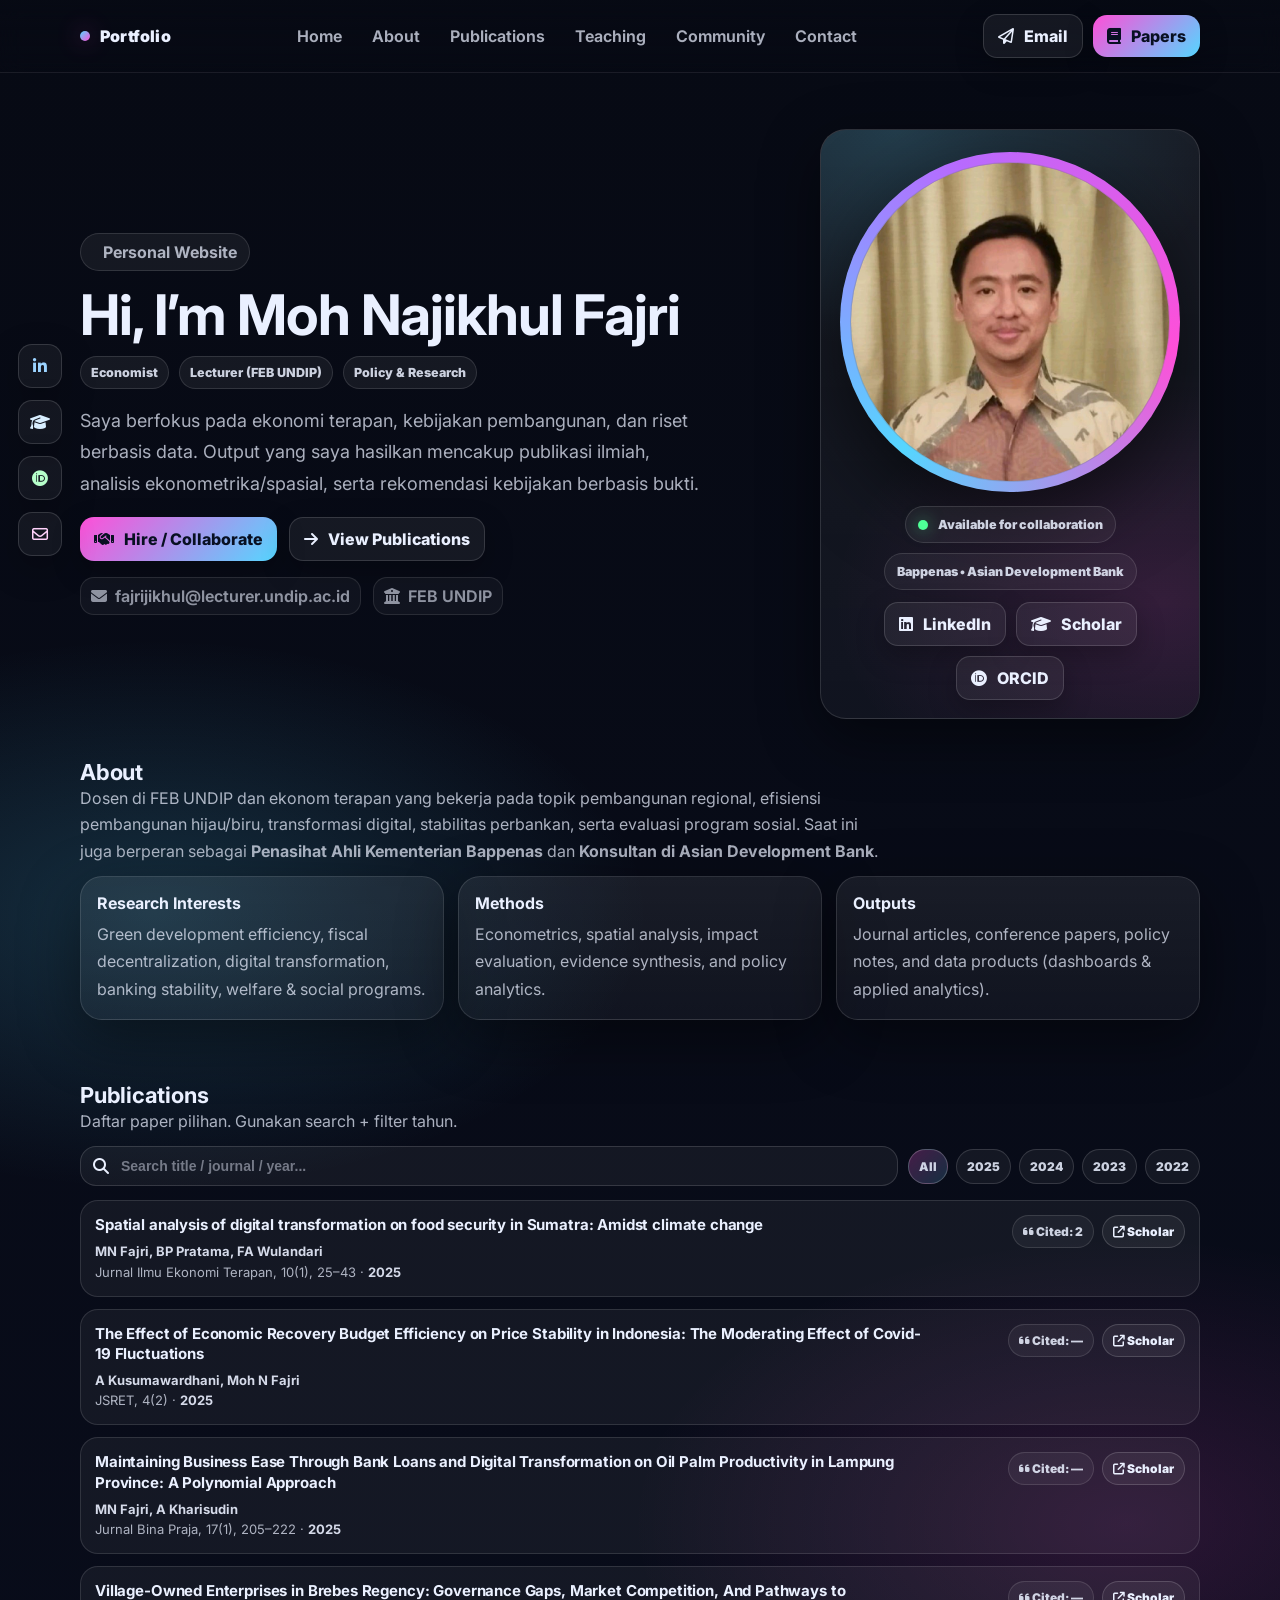
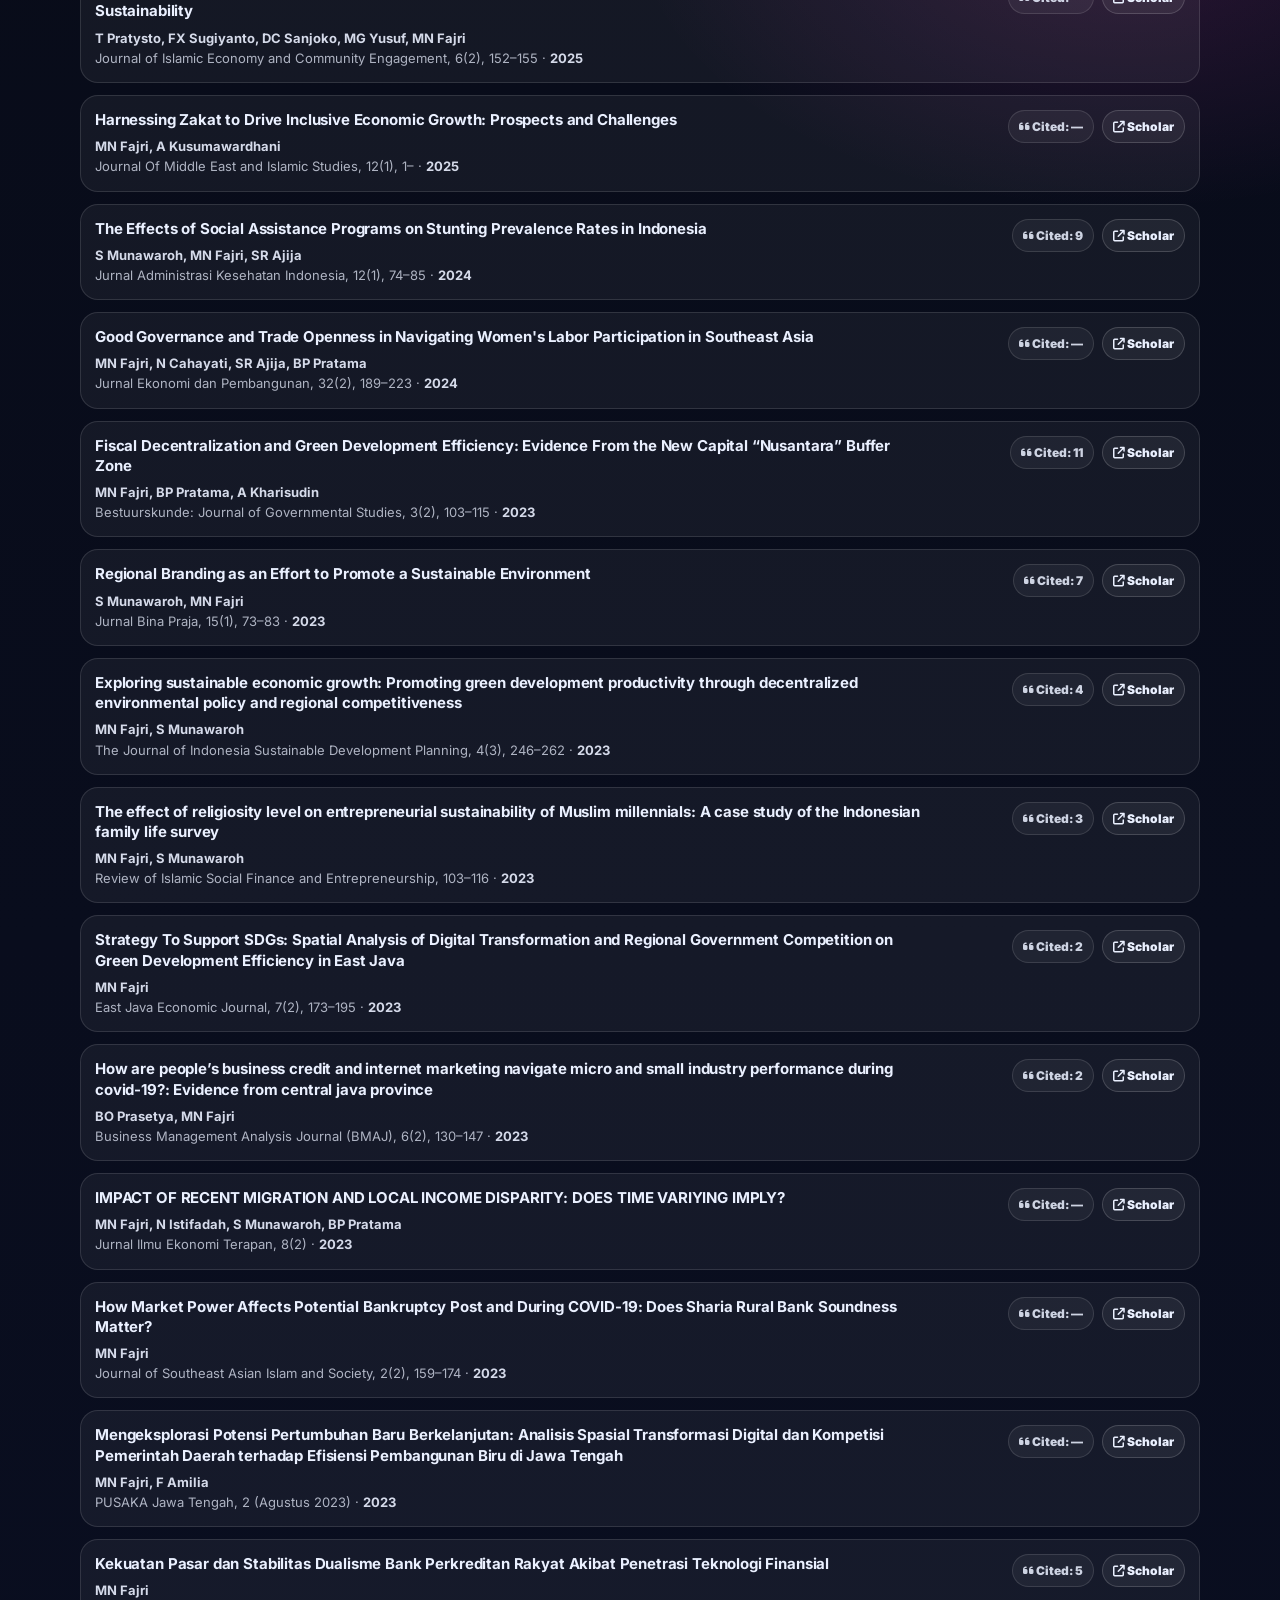
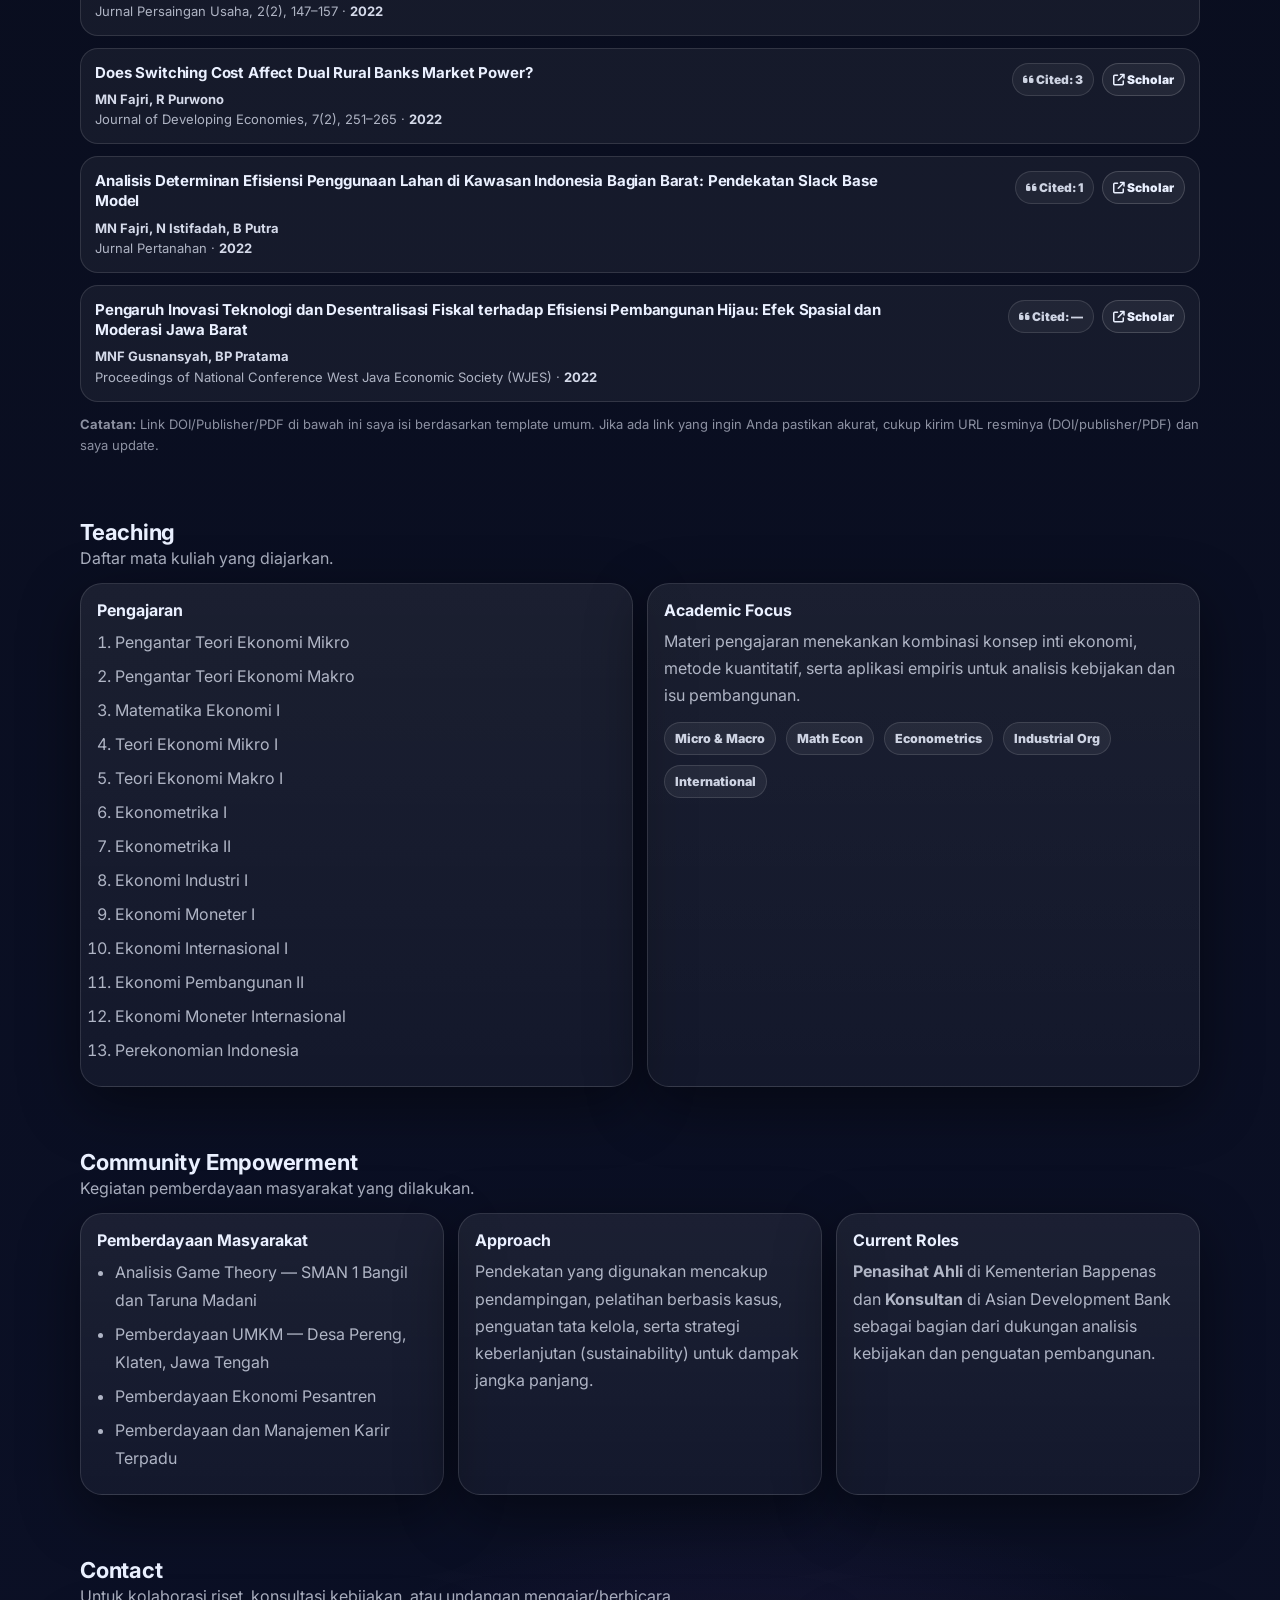
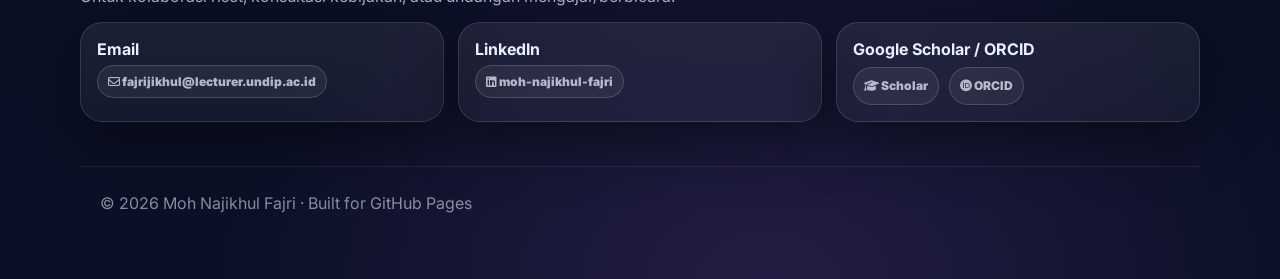
==== commit 3e6e1afa: "Update index.html" ====
--- a/index.html
+++ b/index.html
@@ -1,485 +1,1070 @@
 <!doctype html>
 <html lang="id">
 <head>
-  <meta charset="UTF-8" />
-  <meta name="viewport" content="width=device-width, initial-scale=1.0" />
-  <title>Moh Najikhul Fajri | Portfolio</title>
-  <meta name="description" content="Personal website of Moh Najikhul Fajri — Economist, Lecturer, Policy & Research." />
+  <meta charset="utf-8" />
+  <meta name="viewport" content="width=device-width, initial-scale=1" />
+  <meta name="description" content="Moh Najikhul Fajri — Economist, Lecturer, Policy & Research" />
+  <title>Moh Najikhul Fajri | Personal Website</title>
+
+  <link rel="preconnect" href="https://fonts.googleapis.com">
+  <link rel="preconnect" href="https://fonts.gstatic.com" crossorigin>
+  <link href="https://fonts.googleapis.com/css2?family=Inter:wght@400;500;600;700;800;900&display=swap" rel="stylesheet">
+
+  <link rel="stylesheet" href="https://cdnjs.cloudflare.com/ajax/libs/font-awesome/6.5.0/css/all.min.css"/>
 
   <style>
     :root{
-      --bg: #070A12;
-      --panel: rgba(255,255,255,.06);
-      --panel2: rgba(255,255,255,.04);
-      --line: rgba(255,255,255,.10);
-      --text: rgba(255,255,255,.92);
-      --muted: rgba(255,255,255,.68);
-      --muted2: rgba(255,255,255,.55);
+      --bg0:#070A14;
+      --bg1:#0B1026;
+      --card: rgba(255,255,255,.06);
+      --card2: rgba(255,255,255,.085);
+      --border: rgba(255,255,255,.12);
+      --text:#EAF0FF;
+      --muted: rgba(234,240,255,.72);
+      --muted2: rgba(234,240,255,.58);
       --shadow: 0 18px 60px rgba(0,0,0,.45);
-      --r: 18px;
-
-      --a: #ff3cac;
-      --b: #2b86c5;
-      --c: #7c3aed;
+      --r: 22px;
+
+      --a:#55D6FF;
+      --b:#B66BFF;
+      --c:#FF4FD8;
+
+      --max: 1120px;
     }
 
     *{ box-sizing:border-box; }
     html{ scroll-behavior:smooth; }
     body{
       margin:0;
+      font-family: Inter, system-ui, -apple-system, Segoe UI, Roboto, Arial, sans-serif;
+      color: var(--text);
       background:
-        radial-gradient(1200px 900px at 20% 10%, rgba(43,134,197,.22), transparent 60%),
-        radial-gradient(1000px 800px at 80% 50%, rgba(255,60,172,.18), transparent 60%),
-        radial-gradient(900px 800px at 55% 105%, rgba(124,58,237,.16), transparent 55%),
-        var(--bg);
-      color: var(--text);
-      font-family: ui-sans-serif, system-ui, -apple-system, Segoe UI, Roboto, Helvetica, Arial, "Apple Color Emoji","Segoe UI Emoji";
+        radial-gradient(900px 500px at 12% 18%, rgba(85,214,255,.18), transparent 55%),
+        radial-gradient(900px 520px at 88% 30%, rgba(255,79,216,.14), transparent 55%),
+        radial-gradient(1000px 700px at 60% 100%, rgba(182,107,255,.14), transparent 55%),
+        linear-gradient(180deg, var(--bg0), var(--bg1));
+      min-height: 100svh;
       overflow-x:hidden;
     }
 
     a{ color:inherit; text-decoration:none; }
-    .container{ width:min(1100px, 92%); margin-inline:auto; }
-
-    /* subtle noise */
-    .grain{
-      position:fixed; inset:0; pointer-events:none; z-index:-1;
-      opacity:.10;
-      background-image:url("data:image/svg+xml,%3Csvg xmlns='http://www.w3.org/2000/svg' width='220' height='220'%3E%3Cfilter id='n'%3E%3CfeTurbulence type='fractalNoise' baseFrequency='.85' numOctaves='3' stitchTiles='stitch'/%3E%3C/filter%3E%3Crect width='220' height='220' filter='url(%23n)' opacity='.35'/%3E%3C/svg%3E");
-      background-size:220px 220px;
-      mix-blend-mode:overlay;
-    }
-
-    /* header */
-    header{
-      position:sticky; top:0; z-index:50;
-      backdrop-filter: blur(14px);
-      background: rgba(7,10,18,.62);
-      border-bottom: 1px solid var(--line);
-    }
+    .container{ width: min(var(--max), calc(100% - 40px)); margin: 0 auto; }
+
+    /* NAV */
     .nav{
+      position: sticky; top:0; z-index: 50;
+      backdrop-filter: blur(12px);
+      background: linear-gradient(180deg, rgba(7,10,20,.78), rgba(7,10,20,.35));
+      border-bottom: 1px solid rgba(255,255,255,.08);
+    }
+    .nav-inner{
       display:flex; align-items:center; justify-content:space-between;
       padding: 14px 0;
-      gap: 14px;
+      gap: 16px;
     }
     .brand{
-      display:flex; align-items:center; gap:10px;
-      font-weight: 850; letter-spacing:.2px;
-    }
-    .dot{
-      width:10px; height:10px; border-radius:999px;
-      background: linear-gradient(135deg, var(--a), var(--b));
-      box-shadow: 0 0 20px rgba(43,134,197,.45);
-    }
-    .menu{
-      display:flex; gap: 22px; align-items:center;
-      list-style:none; padding:0; margin:0;
+      display:flex; align-items:center; gap: 10px;
+      font-weight: 900;
+      letter-spacing: .2px;
+      user-select:none;
+    }
+    .brand .dot{
+      width: 10px; height: 10px; border-radius: 999px;
+      background: linear-gradient(135deg, var(--a), var(--c));
+      box-shadow: 0 0 24px rgba(255,79,216,.45);
+    }
+
+    .navlinks{
+      display:flex; align-items:center; gap: 10px;
+      font-weight: 650;
       color: var(--muted);
+    }
+    .navlinks a{
+      padding: 10px 10px;
+      border-radius: 12px;
+      transition: .2s ease;
+    }
+    .navlinks a:hover{
+      background: rgba(255,255,255,.06);
+      color: var(--text);
+    }
+
+    .nav-cta{
+      display:flex; align-items:center; gap: 10px;
+    }
+    .btn{
+      display:inline-flex; align-items:center; justify-content:center;
+      gap: 10px;
+      padding: 11px 14px;
+      border-radius: 14px;
+      border: 1px solid rgba(255,255,255,.14);
+      background: rgba(255,255,255,.06);
+      color: var(--text);
+      font-weight: 800;
+      box-shadow: 0 10px 28px rgba(0,0,0,.25);
+      transition: transform .18s ease, background .18s ease, border-color .18s ease;
+      cursor:pointer;
+      white-space: nowrap;
+    }
+    .btn:hover{ transform: translateY(-1px); background: rgba(255,255,255,.09); border-color: rgba(255,255,255,.20); }
+    .btn.primary{
+      border: none;
+      background: linear-gradient(135deg, var(--c), var(--a));
+      color: #081022;
+    }
+    .btn.primary:hover{ transform: translateY(-1px) scale(1.01); }
+
+    .hamburger{
+      display:none;
+      width: 44px;
+      height: 44px;
+      border-radius: 14px;
+      border: 1px solid rgba(255,255,255,.14);
+      background: rgba(255,255,255,.06);
+      cursor:pointer;
+      padding: 10px 12px;
+    }
+    .hamburger span{
+      display:block;height:2px;border-radius:99px;background:rgba(255,255,255,.86);
+    }
+    .hamburger span+span{ margin-top:7px; }
+
+    /* HERO */
+    .hero{
+      padding: 56px 0 26px;
+    }
+    .hero-grid{
+      display:grid;
+      grid-template-columns: 1.15fr .85fr;
+      gap: 36px;
+      align-items:center;
+    }
+    .kicker{
+      display:inline-flex;
+      align-items:center;
+      gap:10px;
+      padding: 8px 12px;
+      border-radius: 999px;
+      border: 1px solid rgba(255,255,255,.12);
+      background: rgba(255,255,255,.06);
+      color: var(--muted);
+      font-weight: 700;
+      margin-bottom: 16px;
+    }
+    h1{
+      font-size: clamp(34px, 4.5vw, 56px);
+      line-height: 1.02;
+      margin: 0 0 12px;
+      letter-spacing: -0.02em;
+    }
+    .subtitle{
+      font-size: clamp(16px, 1.65vw, 18px);
+      color: var(--muted);
+      line-height: 1.75;
+      margin: 0 0 18px;
+      max-width: 70ch;
+    }
+    .roles{
+      display:flex; flex-wrap:wrap; gap: 10px;
+      margin: 6px 0 16px;
+    }
+    .pill{
+      padding: 8px 10px;
+      border-radius: 999px;
+      background: rgba(255,255,255,.06);
+      border: 1px solid rgba(255,255,255,.12);
+      color: rgba(234,240,255,.86);
+      font-weight: 850;
+      font-size: 12.5px;
+      white-space: nowrap;
+    }
+    .hero-actions{
+      display:flex; flex-wrap:wrap; gap: 12px;
+      margin-top: 18px;
+    }
+    .meta{
+      display:flex; flex-wrap:wrap; gap: 12px;
+      margin-top: 16px;
+      color: var(--muted2);
       font-weight: 650;
     }
-    .menu a{ padding: 10px 10px; border-radius:999px; transition: 140ms ease; }
-    .menu a:hover{ color: var(--text); background: rgba(255,255,255,.05); }
-    .menu a.active{ color: var(--text); background: rgba(255,255,255,.06); border:1px solid rgba(255,255,255,.10); }
-
-    .btn{
-      display:inline-flex; align-items:center; gap:10px;
-      padding: 10px 14px;
-      border-radius: 999px;
+    .meta span{
+      display:inline-flex; align-items:center; gap: 8px;
+      padding: 8px 10px;
+      border-radius: 14px;
+      background: rgba(255,255,255,.04);
+      border: 1px solid rgba(255,255,255,.10);
+    }
+
+    /* Social rail */
+    .social-rail{
+      position: fixed;
+      left: 18px;
+      top: 50%;
+      transform: translateY(-50%);
+      display:flex;
+      flex-direction: column;
+      gap: 12px;
+      z-index: 40;
+    }
+    .sbtn{
+      width: 44px; height: 44px;
+      border-radius: 14px;
+      display:grid; place-items:center;
       border: 1px solid rgba(255,255,255,.14);
       background: rgba(255,255,255,.05);
-      font-weight: 800;
-      transition: 140ms ease;
-    }
-    .btn:hover{ transform: translateY(-1px); border-color: rgba(255,255,255,.22); }
-    .btn.primary{
-      border: none;
-      background: linear-gradient(90deg, var(--a), var(--b));
-      box-shadow: 0 14px 45px rgba(43,134,197,.12);
-    }
-
-    .hamburger{
-      display:none;
-      width:46px; height:42px;
-      border-radius: 14px;
-      border: 1px solid rgba(255,255,255,.14);
-      background: rgba(255,255,255,.05);
-      cursor:pointer;
-      padding: 10px 12px;
-    }
-    .hamburger span{
-      display:block; height:2px; border-radius:99px;
-      background: rgba(255,255,255,.86);
-    }
-    .hamburger span+span{ margin-top:7px; }
-
-    /* hero */
-    .hero{
-      padding: 42px 0 28px;
+      color: var(--text);
+      box-shadow: 0 12px 34px rgba(0,0,0,.25);
+      transition: transform .18s ease, background .18s ease;
+    }
+    .sbtn:hover{ transform: translateY(-1px); background: rgba(255,255,255,.09); }
+    .sbtn .fa-linkedin-in{ color: #9bd3ff; }
+    .sbtn .fa-graduation-cap{ color: #d8eeff; }
+    .sbtn .fa-orcid{ color: #b6ffca; }
+    .sbtn .fa-envelope{ color: #ffd2fb; }
+
+    /* Profile */
+    .profile{
       display:grid;
-      grid-template-columns: 1.1fr .9fr;
-      gap: 26px;
-      align-items:center;
-      min-height: calc(100vh - 70px);
-    }
-
-    .pill{
-      display:inline-flex; align-items:center; gap:8px;
-      padding: 8px 12px;
-      border-radius:999px;
-      background: rgba(255,255,255,.05);
-      border: 1px solid rgba(255,255,255,.10);
-      color: var(--muted);
-      font-weight: 700;
-      width: fit-content;
-    }
-    .kicker{ margin: 0 0 10px; color: var(--muted2); font-weight: 750; letter-spacing:.5px; }
-    h1{
-      margin: 0;
-      font-size: clamp(34px, 4.6vw, 58px);
-      line-height: 1.05;
-      letter-spacing: -0.7px;
-    }
-    .grad{
-      background: linear-gradient(90deg, rgba(255,60,172,1), rgba(43,134,197,1));
-      -webkit-background-clip:text; background-clip:text; color:transparent;
-    }
-    h2{
-      margin: 10px 0 14px;
-      font-size: clamp(18px, 2.1vw, 22px);
-      color: rgba(255,255,255,.88);
-      font-weight: 850;
-    }
-    .desc{
-      margin: 0 0 20px;
-      color: var(--muted);
-      line-height: 1.7;
-      max-width: 62ch;
-    }
-    .cta{ display:flex; gap:12px; flex-wrap:wrap; align-items:center; }
-    .meta{ display:flex; gap:10px; flex-wrap:wrap; margin-top:16px; }
-
-    /* right card */
-    .hero-card{
-      background: linear-gradient(180deg, rgba(255,255,255,.06), rgba(255,255,255,.03));
-      border: 1px solid rgba(255,255,255,.10);
-      border-radius: 24px;
-      padding: 18px;
+      place-items:center;
+      justify-self:end;
+      width: min(380px, 100%);
+    }
+    .panel{
+      width: 100%;
+      border-radius: 26px;
+      border: 1px solid rgba(255,255,255,.12);
+      background: linear-gradient(180deg, rgba(255,255,255,.07), rgba(255,255,255,.04));
       box-shadow: var(--shadow);
+      padding: 16px 16px 18px;
       position: relative;
       overflow:hidden;
     }
-    .hero-card::before{
+    .panel::before{
       content:"";
       position:absolute; inset:-2px;
-      background: radial-gradient(600px 400px at 20% 0%, rgba(43,134,197,.20), transparent 55%),
-                  radial-gradient(600px 400px at 90% 80%, rgba(255,60,172,.18), transparent 55%);
+      background: radial-gradient(600px 400px at 20% 0%, rgba(85,214,255,.18), transparent 55%),
+                  radial-gradient(600px 420px at 90% 80%, rgba(255,79,216,.14), transparent 55%);
+      pointer-events:none;
       z-index:0;
-      pointer-events:none;
-    }
-    .hero-card > *{ position:relative; z-index:1; }
-
-    .avatar-wrap{
-      width: min(340px, 70vw);
+    }
+    .panel > *{ position:relative; z-index:1; }
+
+    .ring{
+      width: min(340px, 86vw);
       aspect-ratio: 1/1;
-      margin: 6px auto 14px;
       border-radius: 999px;
       padding: 10px;
-      background:
-        radial-gradient(closest-side, rgba(7,10,18,.90) 72%, transparent 73%),
-        conic-gradient(from 210deg, var(--a), var(--c), var(--b), var(--a));
-      box-shadow: 0 0 0 1px rgba(255,255,255,.10), 0 20px 70px rgba(0,0,0,.55);
-      position: relative;
-    }
-    .avatar-wrap::after{
-      content:"";
-      position:absolute; inset:-10px;
+      background: conic-gradient(from 220deg, var(--a), var(--b), var(--c), var(--a));
+      box-shadow: 0 25px 80px rgba(0,0,0,.55);
+      margin: 6px auto 14px;
+    }
+    .avatar{
+      width: 100%;
+      height: 100%;
       border-radius: 999px;
-      background: conic-gradient(from 210deg, rgba(255,60,172,.55), rgba(124,58,237,.55), rgba(43,134,197,.55), rgba(255,60,172,.55));
-      filter: blur(18px);
-      opacity:.50;
-      z-index:-1;
-    }
-    .avatar{
-      width:100%; height:100%;
-      border-radius: 999px;
+      background: rgba(0,0,0,.22);
+      border: 1px solid rgba(255,255,255,.18);
       overflow:hidden;
-      border: 1px solid rgba(255,255,255,.12);
-      background: rgba(255,255,255,.04);
     }
     .avatar img{
       width:100%; height:100%;
       object-fit: cover;
       object-position: center 18%;
-      transform: scale(1.02);
-      filter: contrast(1.06) saturate(1.05);
+      transform: scale(1.03);
+      filter: contrast(1.03) saturate(1.04);
       display:block;
     }
 
-    .status{
-      display:flex; justify-content:space-between; gap:10px; flex-wrap:wrap;
-      margin-top: 10px;
+    .badges{
+      display:flex; flex-wrap:wrap;
+      gap: 10px;
+      justify-content:center;
+      margin-top: 4px;
     }
     .badge{
       display:inline-flex; align-items:center; gap:10px;
       padding: 10px 12px;
       border-radius: 999px;
       background: rgba(255,255,255,.05);
-      border: 1px solid rgba(255,255,255,.10);
-      color: rgba(255,255,255,.82);
-      font-weight: 800;
+      border: 1px solid rgba(255,255,255,.12);
+      color: rgba(234,240,255,.86);
+      font-weight: 900;
+      font-size: 12.5px;
+      white-space: nowrap;
+    }
+    .greenDot{
+      width:10px;height:10px;border-radius:999px;background:#4eff96;
+      box-shadow:0 0 16px rgba(78,255,150,.55);
+    }
+
+    /* Sections */
+    section{ padding: 22px 0; }
+    .section-head{
+      display:flex; align-items:end; justify-content:space-between;
+      gap: 16px;
+      margin: 18px 0 12px;
+    }
+    .section-head h2{
+      margin:0;
+      font-size: 22px;
+      letter-spacing: -0.01em;
+    }
+    .section-head p{
+      margin:0;
+      color: var(--muted);
+      line-height:1.65;
+      max-width: 80ch;
+    }
+
+    .grid-2{
+      display:grid;
+      grid-template-columns: 1fr 1fr;
+      gap: 14px;
+      margin-top: 12px;
+    }
+    .grid-3{
+      display:grid;
+      grid-template-columns: repeat(3, 1fr);
+      gap: 14px;
+      margin-top: 12px;
+    }
+    .card{
+      border: 1px solid var(--border);
+      background: linear-gradient(180deg, rgba(255,255,255,.07), rgba(255,255,255,.04));
+      border-radius: var(--r);
+      box-shadow: var(--shadow);
+      padding: 16px;
+    }
+    .card strong{ display:block; margin-bottom: 8px; }
+    .card p{ margin:0; color: var(--muted); line-height: 1.7; }
+    .list{
+      margin:0;
+      padding-left: 18px;
+      color: var(--muted);
+      line-height: 1.75;
+    }
+    .list li{ margin: 6px 0; }
+
+    /* Publications */
+    .pub-controls{
+      display:flex; gap: 10px; flex-wrap:wrap;
+      margin: 10px 0 14px;
+      align-items:center;
+      justify-content:space-between;
+    }
+    .search{
+      flex: 1 1 260px;
+      display:flex; align-items:center; gap:10px;
+      border-radius: 16px;
+      border: 1px solid rgba(255,255,255,.14);
+      background: rgba(255,255,255,.05);
+      padding: 10px 12px;
+      min-width: 240px;
+    }
+    .search input{
+      width:100%;
+      background: transparent;
+      border:none;
+      outline:none;
+      color: var(--text);
+      font-weight: 650;
+      font-size: 14px;
+    }
+    .search input::placeholder{ color: rgba(234,240,255,.45); }
+    .chips{ display:flex; gap:8px; flex-wrap:wrap; justify-content:flex-end; }
+    .chip{
+      padding: 9px 10px;
+      border-radius: 999px;
+      border: 1px solid rgba(255,255,255,.14);
+      background: rgba(255,255,255,.05);
+      color: rgba(234,240,255,.86);
+      font-weight: 900;
+      font-size: 12px;
+      cursor:pointer;
+      transition: .15s ease;
+      user-select:none;
+    }
+    .chip.active{
+      background: linear-gradient(135deg, rgba(255,79,216,.25), rgba(85,214,255,.18));
+      border-color: rgba(255,255,255,.22);
+    }
+
+    .pub-list{
+      display:grid;
+      grid-template-columns: 1fr;
+      gap: 12px;
+      margin-top: 10px;
+    }
+    .pub{
+      border: 1px solid rgba(255,255,255,.12);
+      background: rgba(255,255,255,.05);
+      border-radius: 18px;
+      padding: 14px 14px;
+      display:grid;
+      grid-template-columns: 1fr auto;
+      gap: 12px;
+      align-items:start;
+    }
+    .pub h3{
+      margin:0 0 6px;
+      font-size: 15px;
+      line-height: 1.35;
+      letter-spacing: -0.01em;
+    }
+    .pub .meta2{
+      color: var(--muted);
       font-size: 13px;
-    }
-    .green{
-      width:10px; height:10px; border-radius:999px;
-      background: #4eff96;
-      box-shadow: 0 0 16px rgba(78,255,150,.55);
-    }
-
-    .social{
-      display:flex; gap:10px; flex-wrap:wrap;
-      justify-content:center;
-      margin-top: 10px;
-    }
-    .iconbtn{
-      width:42px; height:42px;
-      display:grid; place-items:center;
-      border-radius: 14px;
+      line-height: 1.55;
+    }
+    .pub .meta2 b{ color: rgba(234,240,255,.9); }
+    .pub .links{
+      display:flex;
+      gap: 8px;
+      flex-wrap:wrap;
+      justify-content:flex-end;
+      align-items:center;
+      min-width: 250px;
+    }
+    .tag{
+      font-size: 12px;
+      font-weight: 900;
+      padding: 8px 10px;
+      border-radius: 999px;
+      border: 1px solid rgba(255,255,255,.12);
       background: rgba(255,255,255,.05);
-      border: 1px solid rgba(255,255,255,.12);
-      color: rgba(255,255,255,.88);
-      transition: 140ms ease;
-    }
-    .iconbtn:hover{
-      transform: translateY(-2px);
-      border-color: rgba(255,255,255,.22);
-      box-shadow: 0 16px 42px rgba(0,0,0,.35);
-    }
-    svg{ display:block; }
-
-    /* sections */
-    section.block{
-      padding: 54px 0;
+      color: rgba(234,240,255,.86);
+      white-space:nowrap;
+    }
+    .linkbtn{
+      font-size: 12px;
+      font-weight: 900;
+      padding: 8px 10px;
+      border-radius: 999px;
+      border: 1px solid rgba(255,255,255,.16);
+      background: rgba(255,255,255,.06);
+      transition: .15s ease;
+      white-space:nowrap;
+    }
+    .linkbtn:hover{ background: rgba(255,255,255,.10); transform: translateY(-1px); }
+
+    /* Footer */
+    footer{
+      padding: 26px 0 40px;
+      color: rgba(234,240,255,.55);
       border-top: 1px solid rgba(255,255,255,.08);
-    }
-    .grid{
-      display:grid;
-      grid-template-columns: repeat(3, minmax(0,1fr));
-      gap: 12px;
-      margin-top: 14px;
-    }
-    .card{
-      padding: 14px 14px;
-      border-radius: var(--r);
-      background: rgba(255,255,255,.04);
-      border: 1px solid rgba(255,255,255,.10);
-      color: rgba(255,255,255,.82);
-      line-height: 1.5;
-      transition: 140ms ease;
-    }
-    .card:hover{
-      transform: translateY(-2px);
-      border-color: rgba(255,255,255,.20);
-      box-shadow: 0 16px 44px rgba(0,0,0,.35);
-    }
-    .card strong{ display:block; margin-bottom:6px; color: rgba(255,255,255,.92); }
-    .muted{ color: var(--muted); }
-
-    footer{
-      padding: 28px 0 40px;
-      border-top: 1px solid rgba(255,255,255,.08);
-      color: var(--muted);
-    }
-
-    /* responsive */
-    @media (max-width: 900px){
-      .hero{ grid-template-columns: 1fr; padding-top: 26px; }
-      .grid{ grid-template-columns: repeat(2, minmax(0,1fr)); }
+      margin-top: 22px;
+    }
+
+    /* Responsive */
+    @media (max-width: 1080px){
+      .social-rail{ display:none; }
+    }
+    @media (max-width: 980px){
+      .hero-grid{ grid-template-columns: 1fr; }
+      .profile{ justify-self:start; }
+      .grid-3{ grid-template-columns: 1fr; }
+      .grid-2{ grid-template-columns: 1fr; }
+      .pub{ grid-template-columns: 1fr; }
+      .pub .links{ justify-content:flex-start; min-width: auto; }
+      .nav-cta{ display:none; }
     }
     @media (max-width: 720px){
       .hamburger{ display:inline-block; }
-      .menu{
+      .navlinks{
         position:absolute;
-        right:4%;
-        top:68px;
-        width:min(340px, 92vw);
-        padding: 12px;
-        border-radius: 18px;
-        background: rgba(7,10,18,.78);
-        border: 1px solid rgba(255,255,255,.12);
-        backdrop-filter: blur(14px);
+        right:20px;
+        top:64px;
+        display:none;
+        width: min(360px, calc(100% - 40px));
         flex-direction: column;
         align-items: stretch;
         gap: 8px;
-        display:none;
+        padding: 12px;
+        border-radius: 18px;
+        background: rgba(7,10,20,.82);
+        border: 1px solid rgba(255,255,255,.12);
+        backdrop-filter: blur(12px);
       }
-      .menu.open{ display:flex; }
-      .menu a{ border-radius: 14px; border:1px solid rgba(255,255,255,.08); background: rgba(255,255,255,.03); }
-      .grid{ grid-template-columns: 1fr; }
+      .navlinks.open{ display:flex; }
+      .navlinks a{ background: rgba(255,255,255,.05); border: 1px solid rgba(255,255,255,.10); }
     }
   </style>
 </head>
 
 <body>
-  <div class="grain" aria-hidden="true"></div>
-
-  <header>
-    <nav class="nav container">
-      <a class="brand" href="#home">
-        <span class="dot"></span>
-        <span>Portfolio<span style="opacity:.85">.</span></span>
-      </a>
-
-      <button class="hamburger" aria-label="Toggle menu" aria-expanded="false">
+  <!-- Social rail -->
+  <aside class="social-rail" aria-label="Social links">
+    <a class="sbtn" href="https://www.linkedin.com/in/moh-najikhul-fajri/" target="_blank" rel="noopener" aria-label="LinkedIn">
+      <i class="fa-brands fa-linkedin-in"></i>
+    </a>
+    <a class="sbtn" href="https://scholar.google.com/citations?user=nzzi2AYAAAAJ&hl=id&oi=ao" target="_blank" rel="noopener" aria-label="Google Scholar">
+      <i class="fa-solid fa-graduation-cap"></i>
+    </a>
+    <a class="sbtn" href="https://orcid.org/0000-0002-6907-8784" target="_blank" rel="noopener" aria-label="ORCID">
+      <i class="fa-brands fa-orcid"></i>
+    </a>
+    <a class="sbtn" href="mailto:fajrijikhul@lecturer.undip.ac.id" aria-label="Email">
+      <i class="fa-regular fa-envelope"></i>
+    </a>
+  </aside>
+
+  <!-- NAV -->
+  <header class="nav">
+    <div class="container nav-inner">
+      <div class="brand">
+        <span class="dot" aria-hidden="true"></span>
+        <span>Portfolio</span>
+      </div>
+
+      <button class="hamburger" aria-label="Toggle menu" aria-expanded="false" id="ham">
         <span></span><span></span><span></span>
       </button>
 
-      <ul class="menu" id="menu">
-        <li><a class="active" href="#home">Home</a></li>
-        <li><a href="#about">About</a></li>
-        <li><a href="#focus">Focus</a></li>
-        <li><a href="#works">Works</a></li>
-        <li><a class="btn primary" href="#contact">Contact</a></li>
-      </ul>
-    </nav>
+      <nav class="navlinks" id="navlinks" aria-label="Primary navigation">
+        <a href="#home">Home</a>
+        <a href="#about">About</a>
+        <a href="#publications">Publications</a>
+        <a href="#teaching">Teaching</a>
+        <a href="#community">Community</a>
+        <a href="#contact">Contact</a>
+      </nav>
+
+      <div class="nav-cta">
+        <a class="btn" href="mailto:fajrijikhul@lecturer.undip.ac.id"><i class="fa-regular fa-paper-plane"></i> Email</a>
+        <a class="btn primary" href="#publications"><i class="fa-solid fa-book"></i> Papers</a>
+      </div>
+    </div>
   </header>
 
+  <!-- HERO -->
   <main id="home" class="container hero">
-    <div>
-      <div class="pill">👋 <span>Personal Website</span></div>
-      <p class="kicker">Evidence-based • Data-driven • Impact-oriented</p>
-
-      <h1>Hi, I’m <span class="grad">Moh Najikhul Fajri</span></h1>
-      <h2>Economist • Lecturer • Policy & Research</h2>
-
-      <p class="desc">
-        I focus on applied economics, development policy, and data-driven research.
-        I deliver academic and policy outputs—econometric analysis, dashboards, and evidence-based recommendations.
-      </p>
-
-      <div class="cta">
-        <a class="btn primary" href="#contact">Hire / Collaborate →</a>
-        <a class="btn" href="#works">View Selected Works</a>
-      </div>
-
-      <div class="meta">
-        <div class="pill">📍 Semarang, Indonesia</div>
-        <div class="pill">🏛️ FEB UNDIP</div>
+    <div class="hero-grid">
+      <div>
+        <div class="kicker"><i class="fa-solid fa-sparkles"></i> Personal Website</div>
+        <h1>Hi, I’m Moh Najikhul Fajri</h1>
+
+        <div class="roles">
+          <span class="pill">Economist</span>
+          <span class="pill">Lecturer (FEB UNDIP)</span>
+          <span class="pill">Policy & Research</span>
+        </div>
+
+        <p class="subtitle">
+          Saya berfokus pada ekonomi terapan, kebijakan pembangunan, dan riset berbasis data.
+          Output yang saya hasilkan mencakup publikasi ilmiah, analisis ekonometrika/spasial, serta rekomendasi kebijakan berbasis bukti.
+        </p>
+
+        <div class="hero-actions">
+          <a class="btn primary" href="mailto:fajrijikhul@lecturer.undip.ac.id"><i class="fa-solid fa-handshake"></i> Hire / Collaborate</a>
+          <a class="btn" href="#publications"><i class="fa-solid fa-arrow-right"></i> View Publications</a>
+        </div>
+
+        <div class="meta">
+          <span><i class="fa-solid fa-envelope"></i> fajrijikhul@lecturer.undip.ac.id</span>
+          <span><i class="fa-solid fa-building-columns"></i> FEB UNDIP</span>
+        </div>
+      </div>
+
+      <div class="profile" aria-label="Profile">
+        <div class="panel">
+          <div class="ring" aria-hidden="true">
+            <div class="avatar">
+              <!-- Pastikan file foto ada di: assets/1742710947719.jpg -->
+              <img src="assets/1742710947719.jpg" alt="Moh Najikhul Fajri portrait" />
+            </div>
+          </div>
+
+          <div class="badges">
+            <span class="badge"><span class="greenDot" aria-hidden="true"></span> Available for collaboration</span>
+            <span class="badge">Bappenas • Asian Development Bank</span>
+          </div>
+
+          <div style="display:flex; gap:10px; justify-content:center; flex-wrap:wrap; margin-top:12px;">
+            <a class="btn" href="https://www.linkedin.com/in/moh-najikhul-fajri/" target="_blank" rel="noopener">
+              <i class="fa-brands fa-linkedin"></i> LinkedIn
+            </a>
+            <a class="btn" href="https://scholar.google.com/citations?user=nzzi2AYAAAAJ&hl=id&oi=ao" target="_blank" rel="noopener">
+              <i class="fa-solid fa-graduation-cap"></i> Scholar
+            </a>
+            <a class="btn" href="https://orcid.org/0000-0002-6907-8784" target="_blank" rel="noopener">
+              <i class="fa-brands fa-orcid"></i> ORCID
+            </a>
+          </div>
+        </div>
       </div>
     </div>
 
-    <div class="hero-card">
-      <div class="avatar-wrap">
-        <div class="avatar">
-          <!-- Ganti path jika nama file berbeda -->
-          <img src="assets/1742710947719.jpg" alt="Photo profile" />
-        </div>
-      </div>
-
-      <div class="status">
-        <div class="badge"><span class="green"></span>Available for collaboration</div>
-        <div class="badge">Policy • Research • Teaching</div>
-      </div>
-
-      <div class="social" aria-label="Social links">
-        <a class="iconbtn" href="https://www.linkedin.com/" target="_blank" rel="noreferrer" aria-label="LinkedIn">
-          <svg width="18" height="18" viewBox="0 0 24 24" aria-hidden="true">
-            <path fill="currentColor" d="M4.98 3.5C4.98 4.88 3.87 6 2.49 6S0 4.88 0 3.5 1.11 1 2.49 1 4.98 2.12 4.98 3.5ZM.5 23.5h3.98V7.98H.5V23.5ZM8.5 7.98h3.82v2.12h.05c.53-1 1.82-2.12 3.75-2.12 4.01 0 4.75 2.64 4.75 6.07v9.45H16.9v-8.38c0-2-.04-4.57-2.78-4.57-2.78 0-3.2 2.17-3.2 4.42v8.53H8.5V7.98Z"/>
-          </svg>
-        </a>
-
-        <a class="iconbtn" href="https://scholar.google.com/" target="_blank" rel="noreferrer" aria-label="Google Scholar">
-          <svg width="18" height="18" viewBox="0 0 24 24" aria-hidden="true">
-            <path fill="currentColor" d="M12 2 1 8l11 6 9-4.91V17h2V8L12 2Zm0 14L4.24 11.8 12 16l7.76-4.2L12 16Zm-7 2.5c2.2 1.7 4.6 2.5 7 2.5s4.8-.8 7-2.5V16l-7 3.5L5 16v2.5Z"/>
-          </svg>
-        </a>
-
-        <a class="iconbtn" href="https://orcid.org/" target="_blank" rel="noreferrer" aria-label="ORCID">
-          <svg width="18" height="18" viewBox="0 0 24 24" aria-hidden="true">
-            <path fill="currentColor" d="M12 0C5.37 0 0 5.37 0 12s5.37 12 12 12 12-5.37 12-12S18.63 0 12 0Zm-5.2 17.6H4.7V7.2h2.1v10.4Zm-.04-12.2c0 .73-.6 1.32-1.33 1.32S4.1 6.13 4.1 5.4s.6-1.32 1.33-1.32 1.33.59 1.33 1.32ZM12.2 17.6H8.8V7.2h3.4c3.02 0 5.2 2.07 5.2 5.2 0 3.12-2.18 5.2-5.2 5.2Zm0-8.6h-1v6.8h1c1.82 0 3.1-1.35 3.1-3.4s-1.28-3.4-3.1-3.4Z"/>
-          </svg>
-        </a>
-
-        <a class="iconbtn" href="mailto:yourmail@domain.com" aria-label="Email">
-          <svg width="18" height="18" viewBox="0 0 24 24" aria-hidden="true">
-            <path fill="currentColor" d="M20 4H4c-1.1 0-2 .9-2 2v12c0 1.1.9 2 2 2h16c1.1 0 2-.9 2-2V6c0-1.1-.9-2-2-2Zm0 4-8 5-8-5V6l8 5 8-5v2Z"/>
-          </svg>
-        </a>
-      </div>
-    </div>
+    <!-- ABOUT -->
+    <section id="about">
+      <div class="section-head">
+        <div>
+          <h2>About</h2>
+          <p>
+            Dosen di FEB UNDIP dan ekonom terapan yang bekerja pada topik pembangunan regional, efisiensi pembangunan hijau/biru,
+            transformasi digital, stabilitas perbankan, serta evaluasi program sosial. Saat ini juga berperan sebagai
+            <b>Penasihat Ahli Kementerian Bappenas</b> dan <b>Konsultan di Asian Development Bank</b>.
+          </p>
+        </div>
+      </div>
+
+      <div class="grid-3">
+        <div class="card">
+          <strong>Research Interests</strong>
+          <p>Green development efficiency, fiscal decentralization, digital transformation, banking stability, welfare & social programs.</p>
+        </div>
+        <div class="card">
+          <strong>Methods</strong>
+          <p>Econometrics, spatial analysis, impact evaluation, evidence synthesis, and policy analytics.</p>
+        </div>
+        <div class="card">
+          <strong>Outputs</strong>
+          <p>Journal articles, conference papers, policy notes, and data products (dashboards & applied analytics).</p>
+        </div>
+      </div>
+    </section>
+
+    <!-- PUBLICATIONS -->
+    <section id="publications">
+      <div class="section-head">
+        <div>
+          <h2>Publications</h2>
+          <p>Daftar paper pilihan. Gunakan search + filter tahun.</p>
+        </div>
+      </div>
+
+      <div class="pub-controls">
+        <div class="search" role="search">
+          <i class="fa-solid fa-magnifying-glass" aria-hidden="true"></i>
+          <input id="q" type="search" placeholder="Search title / journal / year..." autocomplete="off" />
+        </div>
+
+        <div class="chips" aria-label="Filters">
+          <span class="chip active" data-year="all">All</span>
+          <span class="chip" data-year="2025">2025</span>
+          <span class="chip" data-year="2024">2024</span>
+          <span class="chip" data-year="2023">2023</span>
+          <span class="chip" data-year="2022">2022</span>
+        </div>
+      </div>
+
+      <div id="pubList" class="pub-list" aria-live="polite"></div>
+
+      <div style="margin-top:12px; color: var(--muted2); font-size:13px; line-height:1.65;">
+        <b>Catatan:</b> Link DOI/Publisher/PDF di bawah ini saya isi berdasarkan template umum. Jika ada link yang ingin Anda pastikan akurat,
+        cukup kirim URL resminya (DOI/publisher/PDF) dan saya update.
+      </div>
+    </section>
+
+    <!-- TEACHING -->
+    <section id="teaching">
+      <div class="section-head">
+        <div>
+          <h2>Teaching</h2>
+          <p>Daftar mata kuliah yang diajarkan.</p>
+        </div>
+      </div>
+
+      <div class="grid-2">
+        <div class="card">
+          <strong>Pengajaran</strong>
+          <ol class="list">
+            <li>Pengantar Teori Ekonomi Mikro</li>
+            <li>Pengantar Teori Ekonomi Makro</li>
+            <li>Matematika Ekonomi I</li>
+            <li>Teori Ekonomi Mikro I</li>
+            <li>Teori Ekonomi Makro I</li>
+            <li>Ekonometrika I</li>
+            <li>Ekonometrika II</li>
+            <li>Ekonomi Industri I</li>
+            <li>Ekonomi Moneter I</li>
+            <li>Ekonomi Internasional I</li>
+            <li>Ekonomi Pembangunan II</li>
+            <li>Ekonomi Moneter Internasional</li>
+            <li>Perekonomian Indonesia</li>
+          </ol>
+        </div>
+
+        <div class="card">
+          <strong>Academic Focus</strong>
+          <p>
+            Materi pengajaran menekankan kombinasi konsep inti ekonomi, metode kuantitatif, serta aplikasi empiris untuk
+            analisis kebijakan dan isu pembangunan.
+          </p>
+          <div style="margin-top:12px; display:flex; gap:10px; flex-wrap:wrap;">
+            <span class="pill">Micro & Macro</span>
+            <span class="pill">Math Econ</span>
+            <span class="pill">Econometrics</span>
+            <span class="pill">Industrial Org</span>
+            <span class="pill">International</span>
+          </div>
+        </div>
+      </div>
+    </section>
+
+    <!-- COMMUNITY -->
+    <section id="community">
+      <div class="section-head">
+        <div>
+          <h2>Community Empowerment</h2>
+          <p>Kegiatan pemberdayaan masyarakat yang dilakukan.</p>
+        </div>
+      </div>
+
+      <div class="grid-3">
+        <div class="card">
+          <strong>Pemberdayaan Masyarakat</strong>
+          <ul class="list">
+            <li>Analisis Game Theory — SMAN 1 Bangil dan Taruna Madani</li>
+            <li>Pemberdayaan UMKM — Desa Pereng, Klaten, Jawa Tengah</li>
+            <li>Pemberdayaan Ekonomi Pesantren</li>
+            <li>Pemberdayaan dan Manajemen Karir Terpadu</li>
+          </ul>
+        </div>
+
+        <div class="card">
+          <strong>Approach</strong>
+          <p>
+            Pendekatan yang digunakan mencakup pendampingan, pelatihan berbasis kasus, penguatan tata kelola, serta
+            strategi keberlanjutan (sustainability) untuk dampak jangka panjang.
+          </p>
+        </div>
+
+        <div class="card">
+          <strong>Current Roles</strong>
+          <p>
+            <b>Penasihat Ahli</b> di Kementerian Bappenas dan <b>Konsultan</b> di Asian Development Bank
+            sebagai bagian dari dukungan analisis kebijakan dan penguatan pembangunan.
+          </p>
+        </div>
+      </div>
+    </section>
+
+    <!-- CONTACT -->
+    <section id="contact">
+      <div class="section-head">
+        <div>
+          <h2>Contact</h2>
+          <p>Untuk kolaborasi riset, konsultasi kebijakan, atau undangan mengajar/berbicara.</p>
+        </div>
+      </div>
+
+      <div class="grid-3">
+        <div class="card">
+          <strong>Email</strong>
+          <p>
+            <a class="linkbtn" href="mailto:fajrijikhul@lecturer.undip.ac.id">
+              <i class="fa-regular fa-envelope"></i> fajrijikhul@lecturer.undip.ac.id
+            </a>
+          </p>
+        </div>
+        <div class="card">
+          <strong>LinkedIn</strong>
+          <p>
+            <a class="linkbtn" href="https://www.linkedin.com/in/moh-najikhul-fajri/" target="_blank" rel="noopener">
+              <i class="fa-brands fa-linkedin"></i> moh-najikhul-fajri
+            </a>
+          </p>
+        </div>
+        <div class="card">
+          <strong>Google Scholar / ORCID</strong>
+          <p style="display:flex; gap:10px; flex-wrap:wrap;">
+            <a class="linkbtn" href="https://scholar.google.com/citations?user=nzzi2AYAAAAJ&hl=id&oi=ao" target="_blank" rel="noopener">
+              <i class="fa-solid fa-graduation-cap"></i> Scholar
+            </a>
+            <a class="linkbtn" href="https://orcid.org/0000-0002-6907-8784" target="_blank" rel="noopener">
+              <i class="fa-brands fa-orcid"></i> ORCID
+            </a>
+          </p>
+        </div>
+      </div>
+    </section>
+
+    <footer>
+      <div class="container">
+        © <span id="year"></span> Moh Najikhul Fajri · Built for GitHub Pages
+      </div>
+    </footer>
   </main>
 
-  <section id="about" class="block">
-    <div class="container">
-      <h2 style="margin:0 0 6px;">About</h2>
-      <p class="muted" style="margin:0; line-height:1.75; max-width:80ch;">
-        Dosen FEB UNDIP dan konsultan kebijakan. Fokus pada ekonomi pembangunan, ekonomi regional,
-        dan riset berbasis data untuk mendukung pengambilan keputusan dan dampak kebijakan.
-      </p>
-    </div>
-  </section>
-
-  <section id="focus" class="block">
-    <div class="container">
-      <h2 style="margin:0 0 6px;">Focus</h2>
-      <p class="muted" style="margin:0;">Bidang kerja yang paling sering saya tangani.</p>
-
-      <div class="grid">
-        <div class="card"><strong>Applied Econometrics</strong><span class="muted">Panel, GMM, ARDL/VAR, causal inference.</span></div>
-        <div class="card"><strong>Regional & Development</strong><span class="muted">Interregional analysis, poverty, productivity, jobs.</span></div>
-        <div class="card"><strong>Policy Analytics</strong><span class="muted">Evidence synthesis, evaluation, and recommendations.</span></div>
-      </div>
-    </div>
-  </section>
-
-  <section id="works" class="block">
-    <div class="container">
-      <h2 style="margin:0 0 6px;">Selected Works</h2>
-      <p class="muted" style="margin:0;">Isi link proyek/publikasi kamu di sini nanti.</p>
-
-      <div class="grid">
-        <a class="card" href="#"><strong>Policy Brief</strong><span class="muted">Ringkasan kebijakan + implikasi.</span></a>
-        <a class="card" href="#"><strong>Economic Dashboard</strong><span class="muted">Kompilasi indikator + visualisasi.</span></a>
-        <a class="card" href="#"><strong>Teaching Materials</strong><span class="muted">Slides, problem sets, applied examples.</span></a>
-      </div>
-    </div>
-  </section>
-
-  <section id="contact" class="block">
-    <div class="container">
-      <h2 style="margin:0 0 6px;">Contact</h2>
-      <p class="muted" style="margin:0; line-height:1.8;">
-        Email: <a class="btn" href="mailto:yourmail@domain.com" style="display:inline-flex;">yourmail@domain.com</a>
-        <br/>
-        LinkedIn / Scholar / ORCID: silakan ganti link pada tombol ikon di bagian atas.
-      </p>
-    </div>
-  </section>
-
-  <footer>
-    <div class="container">
-      <p style="margin:0;">© <span id="y"></span> Moh Najikhul Fajri — Built for GitHub Pages.</p>
-    </div>
-  </footer>
-
   <script>
-    document.getElementById("y").textContent = new Date().getFullYear();
-
-    const btn = document.querySelector(".hamburger");
-    const menu = document.getElementById("menu");
-
-    btn?.addEventListener("click", () => {
-      const open = menu.classList.toggle("open");
-      btn.setAttribute("aria-expanded", open ? "true" : "false");
-    });
-
-    // active link (simple)
-    document.querySelectorAll(".menu a").forEach(a => {
-      a.addEventListener("click", () => {
-        document.querySelectorAll(".menu a").forEach(x => x.classList.remove("active"));
-        a.classList.add("active");
-        menu.classList.remove("open");
-        btn?.setAttribute("aria-expanded", "false");
+    // ====== MOBILE NAV ======
+    const ham = document.getElementById("ham");
+    const navlinks = document.getElementById("navlinks");
+    if (ham && navlinks) {
+      ham.addEventListener("click", () => {
+        const open = navlinks.classList.toggle("open");
+        ham.setAttribute("aria-expanded", open ? "true" : "false");
+      });
+      navlinks.querySelectorAll("a").forEach(a => {
+        a.addEventListener("click", () => navlinks.classList.remove("open"));
+      });
+    }
+
+    // ====== PUBLICATIONS DATA ======
+    // Anda bisa update link DOI/Publisher/PDF per item.
+    const publications = [
+      {
+        title: "Fiscal Decentralization and Green Development Efficiency: Evidence From the New Capital “Nusantara” Buffer Zone",
+        authors: "MN Fajri, BP Pratama, A Kharisudin",
+        venue: "Bestuurskunde: Journal of Governmental Studies, 3(2), 103–115",
+        year: 2023,
+        cited: 11,
+        links: [
+          // GANTI jika punya link resmi yang pasti
+          { label: "Scholar", url: "https://scholar.google.com/citations?user=nzzi2AYAAAAJ&hl=id&oi=ao" }
+        ]
+      },
+      {
+        title: "The Effects of Social Assistance Programs on Stunting Prevalence Rates in Indonesia",
+        authors: "S Munawaroh, MN Fajri, SR Ajija",
+        venue: "Jurnal Administrasi Kesehatan Indonesia, 12(1), 74–85",
+        year: 2024,
+        cited: 9,
+        links: [
+          { label: "Scholar", url: "https://scholar.google.com/citations?user=nzzi2AYAAAAJ&hl=id&oi=ao" }
+        ]
+      },
+      {
+        title: "Regional Branding as an Effort to Promote a Sustainable Environment",
+        authors: "S Munawaroh, MN Fajri",
+        venue: "Jurnal Bina Praja, 15(1), 73–83",
+        year: 2023,
+        cited: 7,
+        links: [
+          { label: "Scholar", url: "https://scholar.google.com/citations?user=nzzi2AYAAAAJ&hl=id&oi=ao" }
+        ]
+      },
+      {
+        title: "Kekuatan Pasar dan Stabilitas Dualisme Bank Perkreditan Rakyat Akibat Penetrasi Teknologi Finansial",
+        authors: "MN Fajri",
+        venue: "Jurnal Persaingan Usaha, 2(2), 147–157",
+        year: 2022,
+        cited: 5,
+        links: [
+          { label: "Scholar", url: "https://scholar.google.com/citations?user=nzzi2AYAAAAJ&hl=id&oi=ao" }
+        ]
+      },
+      {
+        title: "Exploring sustainable economic growth: Promoting green development productivity through decentralized environmental policy and regional competitiveness",
+        authors: "MN Fajri, S Munawaroh",
+        venue: "The Journal of Indonesia Sustainable Development Planning, 4(3), 246–262",
+        year: 2023,
+        cited: 4,
+        links: [
+          { label: "Scholar", url: "https://scholar.google.com/citations?user=nzzi2AYAAAAJ&hl=id&oi=ao" }
+        ]
+      },
+      {
+        title: "The effect of religiosity level on entrepreneurial sustainability of Muslim millennials: A case study of the Indonesian family life survey",
+        authors: "MN Fajri, S Munawaroh",
+        venue: "Review of Islamic Social Finance and Entrepreneurship, 103–116",
+        year: 2023,
+        cited: 3,
+        links: [
+          { label: "Scholar", url: "https://scholar.google.com/citations?user=nzzi2AYAAAAJ&hl=id&oi=ao" }
+        ]
+      },
+      {
+        title: "Does Switching Cost Affect Dual Rural Banks Market Power?",
+        authors: "MN Fajri, R Purwono",
+        venue: "Journal of Developing Economies, 7(2), 251–265",
+        year: 2022,
+        cited: 3,
+        links: [
+          { label: "Scholar", url: "https://scholar.google.com/citations?user=nzzi2AYAAAAJ&hl=id&oi=ao" }
+        ]
+      },
+      {
+        title: "Spatial analysis of digital transformation on food security in Sumatra: Amidst climate change",
+        authors: "MN Fajri, BP Pratama, FA Wulandari",
+        venue: "Jurnal Ilmu Ekonomi Terapan, 10(1), 25–43",
+        year: 2025,
+        cited: 2,
+        links: [
+          { label: "Scholar", url: "https://scholar.google.com/citations?user=nzzi2AYAAAAJ&hl=id&oi=ao" }
+        ]
+      },
+      {
+        title: "Strategy To Support SDGs: Spatial Analysis of Digital Transformation and Regional Government Competition on Green Development Efficiency in East Java",
+        authors: "MN Fajri",
+        venue: "East Java Economic Journal, 7(2), 173–195",
+        year: 2023,
+        cited: 2,
+        links: [
+          { label: "Scholar", url: "https://scholar.google.com/citations?user=nzzi2AYAAAAJ&hl=id&oi=ao" }
+        ]
+      },
+      {
+        title: "How are people’s business credit and internet marketing navigate micro and small industry performance during covid-19?: Evidence from central java province",
+        authors: "BO Prasetya, MN Fajri",
+        venue: "Business Management Analysis Journal (BMAJ), 6(2), 130–147",
+        year: 2023,
+        cited: 2,
+        links: [
+          { label: "Scholar", url: "https://scholar.google.com/citations?user=nzzi2AYAAAAJ&hl=id&oi=ao" }
+        ]
+      },
+      {
+        title: "Analisis Determinan Efisiensi Penggunaan Lahan di Kawasan Indonesia Bagian Barat: Pendekatan Slack Base Model",
+        authors: "MN Fajri, N Istifadah, B Putra",
+        venue: "Jurnal Pertanahan",
+        year: 2022,
+        cited: 1,
+        links: [
+          { label: "Scholar", url: "https://scholar.google.com/citations?user=nzzi2AYAAAAJ&hl=id&oi=ao" }
+        ]
+      },
+      {
+        title: "The Effect of Economic Recovery Budget Efficiency on Price Stability in Indonesia: The Moderating Effect of Covid-19 Fluctuations",
+        authors: "A Kusumawardhani, Moh N Fajri",
+        venue: "JSRET, 4(2)",
+        year: 2025,
+        cited: null,
+        links: [
+          { label: "Scholar", url: "https://scholar.google.com/citations?user=nzzi2AYAAAAJ&hl=id&oi=ao" }
+        ]
+      },
+      {
+        title: "Maintaining Business Ease Through Bank Loans and Digital Transformation on Oil Palm Productivity in Lampung Province: A Polynomial Approach",
+        authors: "MN Fajri, A Kharisudin",
+        venue: "Jurnal Bina Praja, 17(1), 205–222",
+        year: 2025,
+        cited: null,
+        links: [
+          { label: "Scholar", url: "https://scholar.google.com/citations?user=nzzi2AYAAAAJ&hl=id&oi=ao" }
+        ]
+      },
+      {
+        title: "Good Governance and Trade Openness in Navigating Women's Labor Participation in Southeast Asia",
+        authors: "MN Fajri, N Cahayati, SR Ajija, BP Pratama",
+        venue: "Jurnal Ekonomi dan Pembangunan, 32(2), 189–223",
+        year: 2024,
+        cited: null,
+        links: [
+          { label: "Scholar", url: "https://scholar.google.com/citations?user=nzzi2AYAAAAJ&hl=id&oi=ao" }
+        ]
+      },
+      {
+        title: "IMPACT OF RECENT MIGRATION AND LOCAL INCOME DISPARITY: DOES TIME VARIYING IMPLY?",
+        authors: "MN Fajri, N Istifadah, S Munawaroh, BP Pratama",
+        venue: "Jurnal Ilmu Ekonomi Terapan, 8(2)",
+        year: 2023,
+        cited: null,
+        links: [
+          { label: "Scholar", url: "https://scholar.google.com/citations?user=nzzi2AYAAAAJ&hl=id&oi=ao" }
+        ]
+      },
+      {
+        title: "How Market Power Affects Potential Bankruptcy Post and During COVID-19: Does Sharia Rural Bank Soundness Matter?",
+        authors: "MN Fajri",
+        venue: "Journal of Southeast Asian Islam and Society, 2(2), 159–174",
+        year: 2023,
+        cited: null,
+        links: [
+          { label: "Scholar", url: "https://scholar.google.com/citations?user=nzzi2AYAAAAJ&hl=id&oi=ao" }
+        ]
+      },
+      {
+        title: "Mengeksplorasi Potensi Pertumbuhan Baru Berkelanjutan: Analisis Spasial Transformasi Digital dan Kompetisi Pemerintah Daerah terhadap Efisiensi Pembangunan Biru di Jawa Tengah",
+        authors: "MN Fajri, F Amilia",
+        venue: "PUSAKA Jawa Tengah, 2 (Agustus 2023)",
+        year: 2023,
+        cited: null,
+        links: [
+          { label: "Scholar", url: "https://scholar.google.com/citations?user=nzzi2AYAAAAJ&hl=id&oi=ao" }
+        ]
+      },
+      {
+        title: "Pengaruh Inovasi Teknologi dan Desentralisasi Fiskal terhadap Efisiensi Pembangunan Hijau: Efek Spasial dan Moderasi Jawa Barat",
+        authors: "MNF Gusnansyah, BP Pratama",
+        venue: "Proceedings of National Conference West Java Economic Society (WJES)",
+        year: 2022,
+        cited: null,
+        links: [
+          { label: "Scholar", url: "https://scholar.google.com/citations?user=nzzi2AYAAAAJ&hl=id&oi=ao" }
+        ]
+      },
+      {
+        title: "Village-Owned Enterprises in Brebes Regency: Governance Gaps, Market Competition, And Pathways to Sustainability",
+        authors: "T Pratysto, FX Sugiyanto, DC Sanjoko, MG Yusuf, MN Fajri",
+        venue: "Journal of Islamic Economy and Community Engagement, 6(2), 152–155",
+        year: 2025,
+        cited: null,
+        links: [
+          { label: "Scholar", url: "https://scholar.google.com/citations?user=nzzi2AYAAAAJ&hl=id&oi=ao" }
+        ]
+      },
+      {
+        title: "Harnessing Zakat to Drive Inclusive Economic Growth: Prospects and Challenges",
+        authors: "MN Fajri, A Kusumawardhani",
+        venue: "Journal Of Middle East and Islamic Studies, 12(1), 1–",
+        year: 2025,
+        cited: null,
+        links: [
+          { label: "Scholar", url: "https://scholar.google.com/citations?user=nzzi2AYAAAAJ&hl=id&oi=ao" }
+        ]
+      }
+    ];
+
+    const listEl = document.getElementById("pubList");
+    const qEl = document.getElementById("q");
+    const chips = Array.from(document.querySelectorAll(".chip"));
+    let activeYear = "all";
+
+    function norm(s){ return (s || "").toLowerCase(); }
+
+    function render(){
+      const q = norm(qEl.value);
+      const items = publications
+        .filter(p => activeYear === "all" ? true : String(p.year) === activeYear)
+        .filter(p => {
+          const blob = norm([p.title, p.authors, p.venue, p.year].join(" "));
+          return blob.includes(q);
+        })
+        .sort((a,b) => (b.year - a.year) || ((b.cited||0) - (a.cited||0)));
+
+      listEl.innerHTML = items.map(p => `
+        <article class="pub">
+          <div>
+            <h3>${p.title}</h3>
+            <div class="meta2">
+              <b>${p.authors}</b><br>
+              ${p.venue} · <b>${p.year}</b>
+            </div>
+          </div>
+          <div class="links">
+            ${p.cited !== null && p.cited !== undefined
+              ? `<span class="tag"><i class="fa-solid fa-quote-left"></i> Cited: ${p.cited}</span>`
+              : `<span class="tag"><i class="fa-solid fa-quote-left"></i> Cited: —</span>`
+            }
+            ${(p.links || []).map(l => `
+              <a class="linkbtn" href="${l.url}" target="_blank" rel="noopener">
+                <i class="fa-solid fa-arrow-up-right-from-square"></i> ${l.label}
+              </a>
+            `).join("")}
+          </div>
+        </article>
+      `).join("");
+
+      if(items.length === 0){
+        listEl.innerHTML = `<div class="card"><strong>No results</strong><p>Coba kata kunci lain atau pilih filter tahun.</p></div>`;
+      }
+    }
+
+    chips.forEach(ch => {
+      ch.addEventListener("click", () => {
+        chips.forEach(x => x.classList.remove("active"));
+        ch.classList.add("active");
+        activeYear = ch.dataset.year;
+        render();
       });
     });
+
+    qEl.addEventListener("input", render);
+
+    document.getElementById("year").textContent = new Date().getFullYear();
+    render();
   </script>
 </body>
 </html>
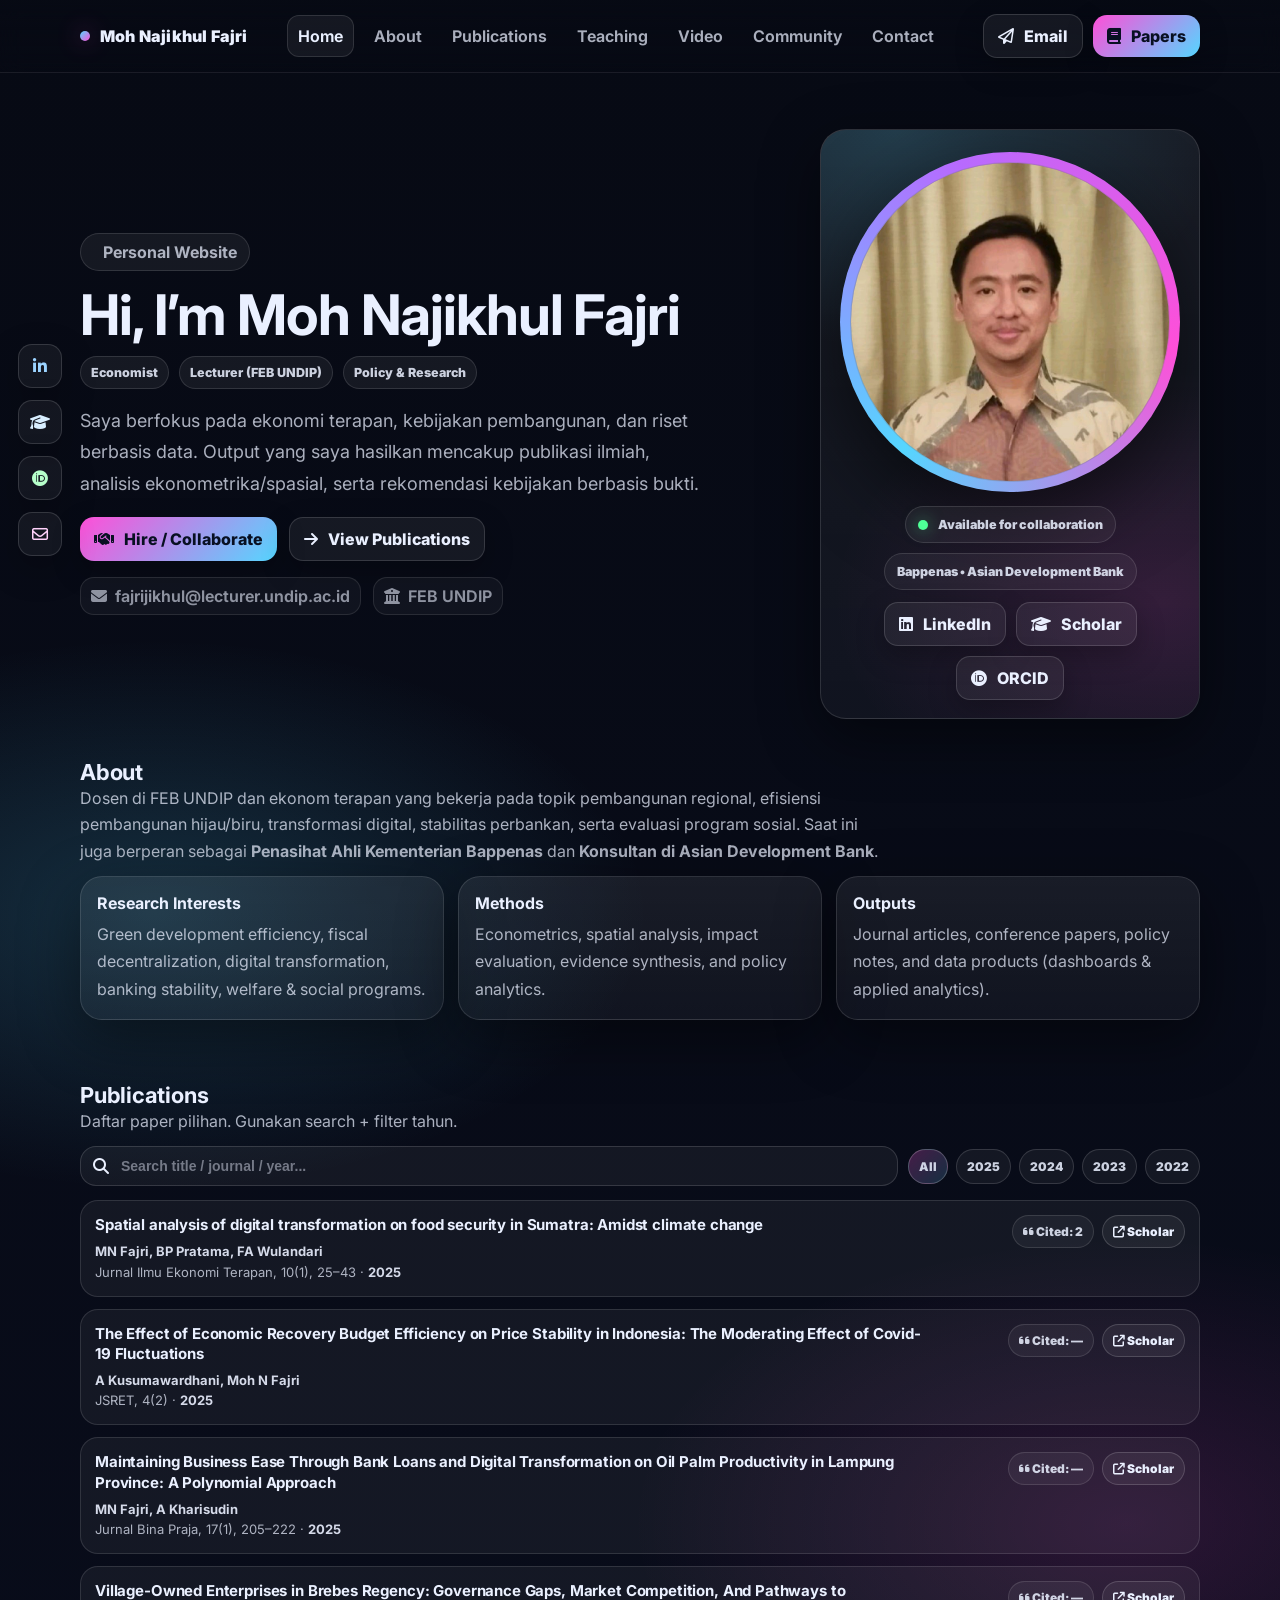
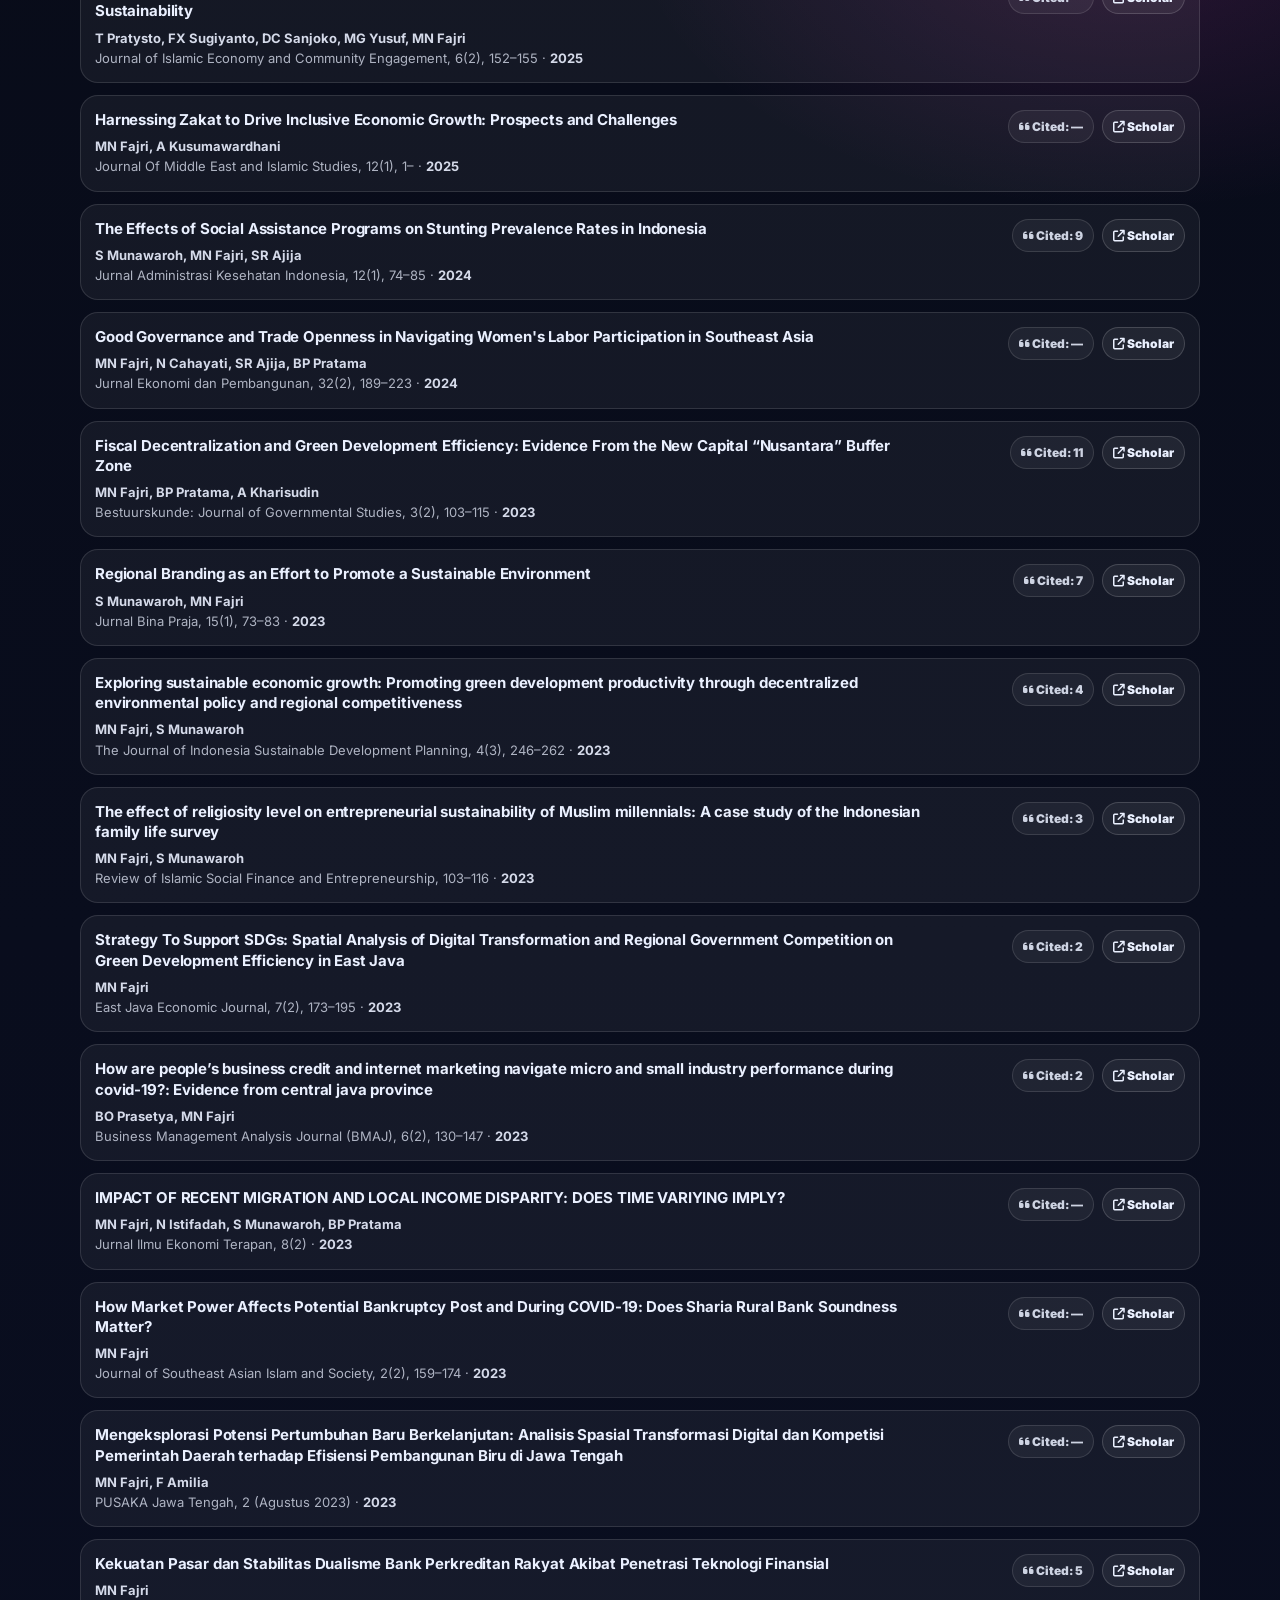
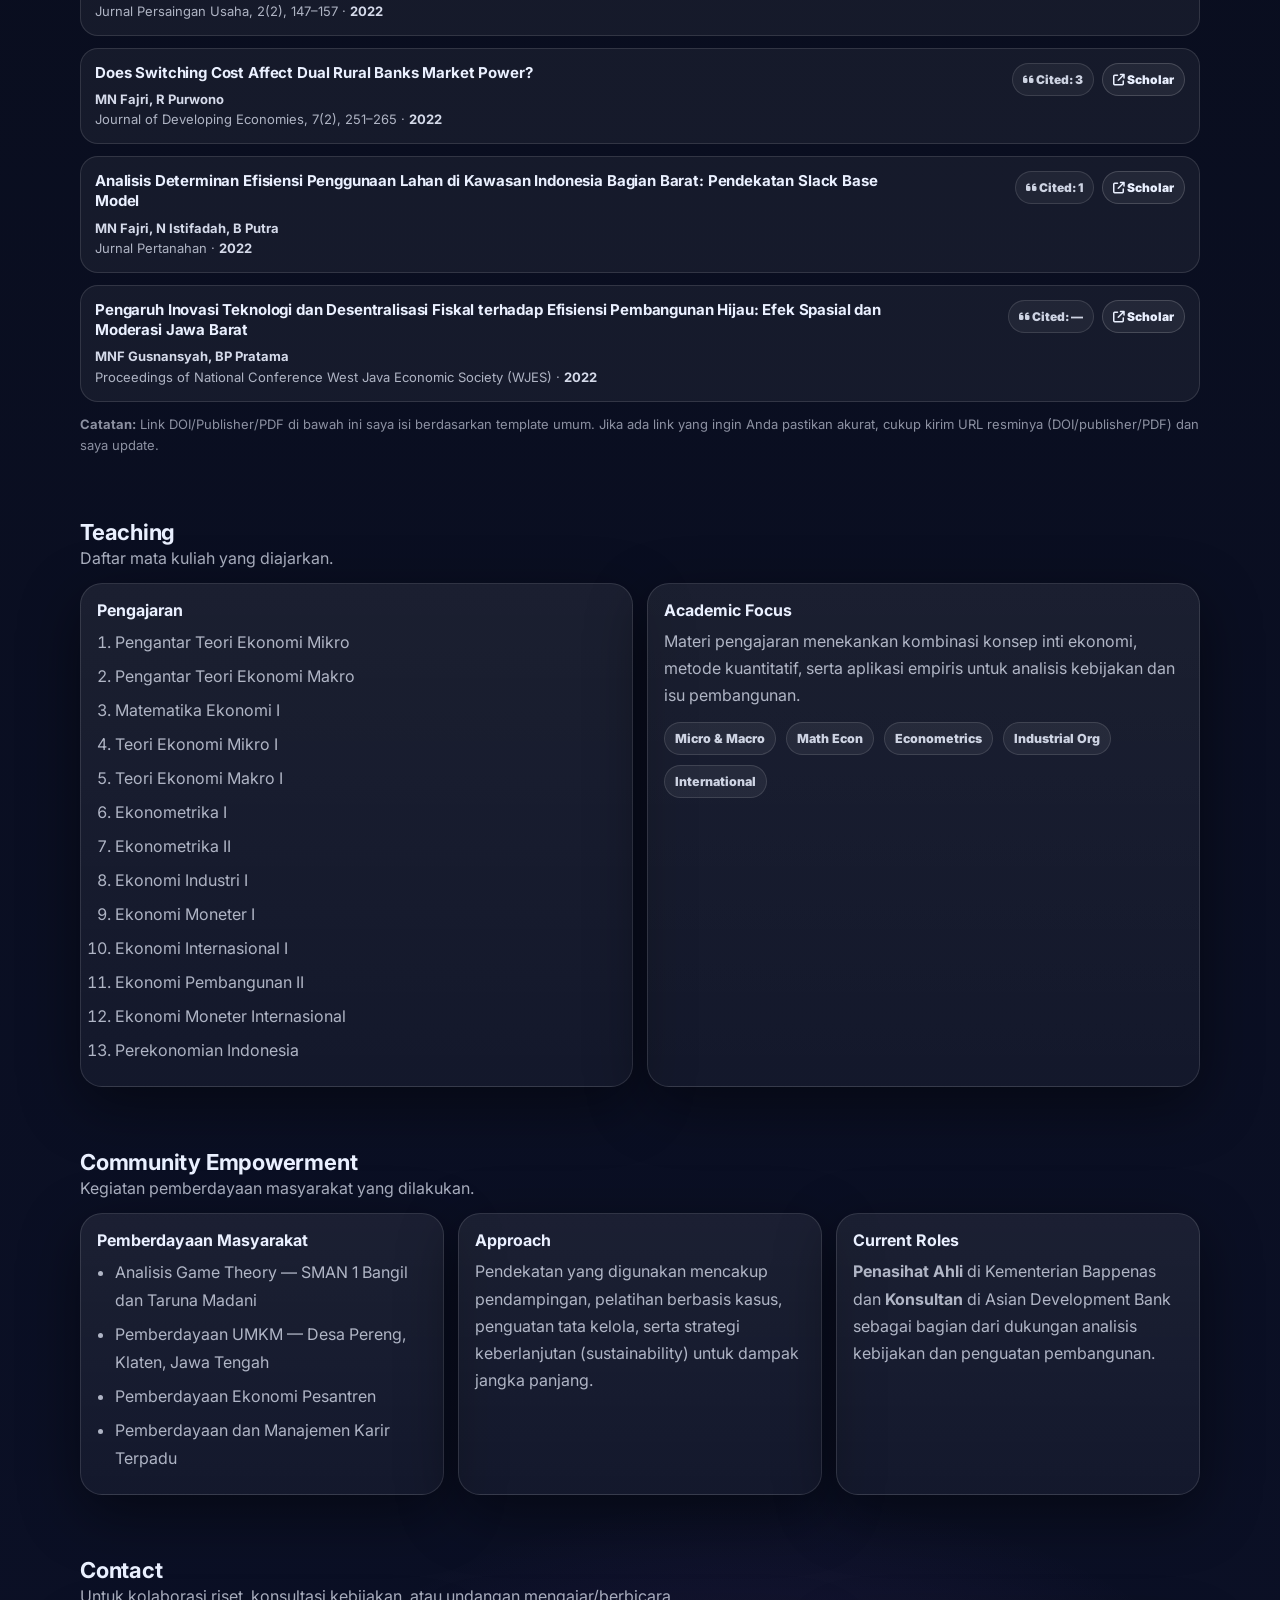
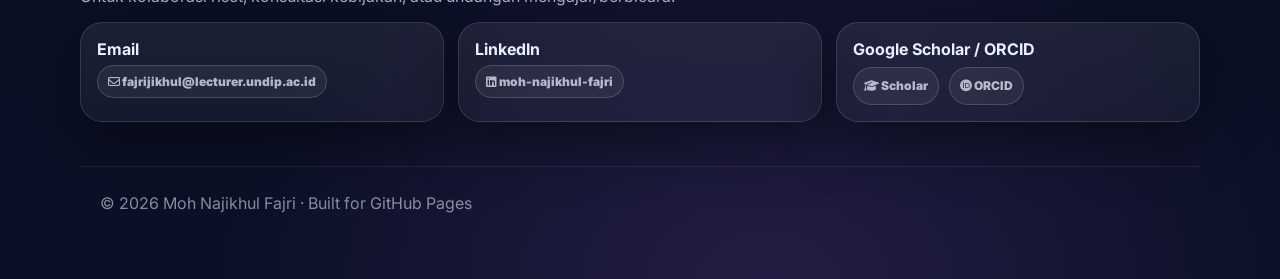
==== commit 48103380: "Update index.html" ====
--- a/index.html
+++ b/index.html
@@ -61,12 +61,20 @@
       display:flex; align-items:center; justify-content:space-between;
       padding: 14px 0;
       gap: 16px;
+      position:relative;
     }
     .brand{
       display:flex; align-items:center; gap: 10px;
       font-weight: 900;
       letter-spacing: .2px;
       user-select:none;
+      min-width:0;
+      max-width:calc(100% - 60px);
+    }
+    .brand span:last-child{
+      font-size:clamp(13.5px, 2vw, 16px);
+      line-height:1.15;
+      white-space:nowrap;
     }
     .brand .dot{
       width: 10px; height: 10px; border-radius: 999px;
@@ -87,6 +95,11 @@
     .navlinks a:hover{
       background: rgba(255,255,255,.06);
       color: var(--text);
+    }
+    .navlinks a.active{
+      background: rgba(255,255,255,.06);
+      color: var(--text);
+      border: 1px solid rgba(255,255,255,.12);
     }
 
     .nav-cta{
@@ -116,18 +129,44 @@
 
     .hamburger{
       display:none;
-      width: 44px;
-      height: 44px;
-      border-radius: 14px;
-      border: 1px solid rgba(255,255,255,.14);
-      background: rgba(255,255,255,.06);
+      width:44px;
+      height:44px;
+      flex:0 0 44px;
+      align-items:center;
+      justify-content:center;
+      flex-direction:column;
+      gap:6px;
+      padding:10px;
+      border-radius:14px;
+      border:1px solid rgba(255,255,255,.14);
+      background:rgba(255,255,255,.06);
+      color:var(--text);
       cursor:pointer;
-      padding: 10px 12px;
+      box-shadow:0 10px 28px rgba(0,0,0,.25);
+      transition:background .18s ease, border-color .18s ease, transform .18s ease;
+    }
+    .hamburger:hover{
+      transform:translateY(-1px);
+      background:rgba(255,255,255,.10);
+      border-color:rgba(255,255,255,.22);
     }
     .hamburger span{
-      display:block;height:2px;border-radius:99px;background:rgba(255,255,255,.86);
-    }
-    .hamburger span+span{ margin-top:7px; }
+      display:block;
+      width:20px;
+      height:2px;
+      border-radius:99px;
+      background:rgba(255,255,255,.9);
+      transition:transform .2s ease, opacity .2s ease;
+    }
+    .hamburger[aria-expanded="true"] span:nth-child(1){
+      transform:translateY(8px) rotate(45deg);
+    }
+    .hamburger[aria-expanded="true"] span:nth-child(2){
+      opacity:0;
+    }
+    .hamburger[aria-expanded="true"] span:nth-child(3){
+      transform:translateY(-8px) rotate(-45deg);
+    }
 
     /* HERO */
     .hero{
@@ -468,26 +507,59 @@
       .pub{ grid-template-columns: 1fr; }
       .pub .links{ justify-content:flex-start; min-width: auto; }
       .nav-cta{ display:none; }
-    }
-    @media (max-width: 720px){
-      .hamburger{ display:inline-block; }
+      .hamburger{ display:flex; }
       .navlinks{
         position:absolute;
-        right:20px;
-        top:64px;
+        top:calc(100% + 10px);
+        right:0;
+        width:min(390px, 100%);
+        max-height:calc(100svh - 90px);
+        overflow-y:auto;
         display:none;
-        width: min(360px, calc(100% - 40px));
-        flex-direction: column;
-        align-items: stretch;
-        gap: 8px;
-        padding: 12px;
-        border-radius: 18px;
-        background: rgba(7,10,20,.82);
-        border: 1px solid rgba(255,255,255,.12);
-        backdrop-filter: blur(12px);
+        flex-direction:column;
+        align-items:stretch;
+        gap:7px;
+        padding:12px;
+        border:1px solid rgba(255,255,255,.14);
+        border-radius:20px;
+        background:linear-gradient(180deg, rgba(11,16,38,.98), rgba(7,10,20,.96));
+        box-shadow:0 24px 70px rgba(0,0,0,.55);
+        backdrop-filter:blur(18px);
       }
-      .navlinks.open{ display:flex; }
-      .navlinks a{ background: rgba(255,255,255,.05); border: 1px solid rgba(255,255,255,.10); }
+      .navlinks.open{
+        display:flex;
+        animation:menuIn .18s ease both;
+      }
+      .navlinks a{
+        display:flex;
+        align-items:center;
+        min-height:46px;
+        padding:12px 14px;
+        border:1px solid rgba(255,255,255,.09);
+        background:rgba(255,255,255,.045);
+      }
+      .navlinks a:hover{
+        background:rgba(255,255,255,.09);
+        border-color:rgba(255,255,255,.16);
+      }
+      .navlinks a.active{
+        background:linear-gradient(135deg, rgba(255,79,216,.20), rgba(85,214,255,.14));
+        border-color:rgba(255,255,255,.20);
+      }
+    }
+    @keyframes menuIn{
+      from{ opacity:0; transform:translateY(-8px) scale(.98); }
+      to{ opacity:1; transform:translateY(0) scale(1); }
+    }
+    @media (max-width: 560px){
+      .container{ width:min(var(--max), calc(100% - 28px)); }
+      .brand{ gap:8px; }
+      .brand span:last-child{ font-size:clamp(12.5px, 4vw, 14px); }
+      .hero{ padding-top:32px; }
+      .navlinks{ width:100%; }
+    }
+    @media (prefers-reduced-motion: reduce){
+      .navlinks.open{ animation:none; }
     }
   </style>
 </head>
@@ -512,20 +584,24 @@
   <!-- NAV -->
   <header class="nav">
     <div class="container nav-inner">
-      <div class="brand">
+      <a class="brand" href="#home" aria-label="Moh Najikhul Fajri — Home">
         <span class="dot" aria-hidden="true"></span>
-        <span>Portfolio</span>
-      </div>
-
-      <button class="hamburger" aria-label="Toggle menu" aria-expanded="false" id="ham">
+        <span>Moh Najikhul Fajri</span>
+      </a>
+
+      <button class="hamburger" id="ham" type="button"
+              aria-label="Buka menu navigasi"
+              aria-controls="navlinks"
+              aria-expanded="false">
         <span></span><span></span><span></span>
       </button>
 
       <nav class="navlinks" id="navlinks" aria-label="Primary navigation">
-        <a href="#home">Home</a>
+        <a class="active" href="#home">Home</a>
         <a href="#about">About</a>
         <a href="#publications">Publications</a>
-        <a href="#teaching">Teaching</a>
+        <a href="teaching.html">Teaching</a>
+        <a href="video.html">Video</a>
         <a href="#community">Community</a>
         <a href="#contact">Contact</a>
       </nav>
@@ -791,13 +867,40 @@
     // ====== MOBILE NAV ======
     const ham = document.getElementById("ham");
     const navlinks = document.getElementById("navlinks");
-    if (ham && navlinks) {
+
+    function closeMenu(){
+      if(!ham || !navlinks) return;
+      navlinks.classList.remove("open");
+      ham.setAttribute("aria-expanded", "false");
+      ham.setAttribute("aria-label", "Buka menu navigasi");
+    }
+
+    if(ham && navlinks){
       ham.addEventListener("click", () => {
-        const open = navlinks.classList.toggle("open");
-        ham.setAttribute("aria-expanded", open ? "true" : "false");
+        const isOpen = navlinks.classList.toggle("open");
+        ham.setAttribute("aria-expanded", String(isOpen));
+        ham.setAttribute("aria-label", isOpen ? "Tutup menu navigasi" : "Buka menu navigasi");
       });
-      navlinks.querySelectorAll("a").forEach(a => {
-        a.addEventListener("click", () => navlinks.classList.remove("open"));
+
+      navlinks.querySelectorAll("a").forEach(link => {
+        link.addEventListener("click", closeMenu);
+      });
+
+      document.addEventListener("click", event => {
+        if(!navlinks.contains(event.target) && !ham.contains(event.target)){
+          closeMenu();
+        }
+      });
+
+      document.addEventListener("keydown", event => {
+        if(event.key === "Escape"){
+          closeMenu();
+          ham.focus();
+        }
+      });
+
+      window.addEventListener("resize", () => {
+        if(window.innerWidth > 980) closeMenu();
       });
     }
 
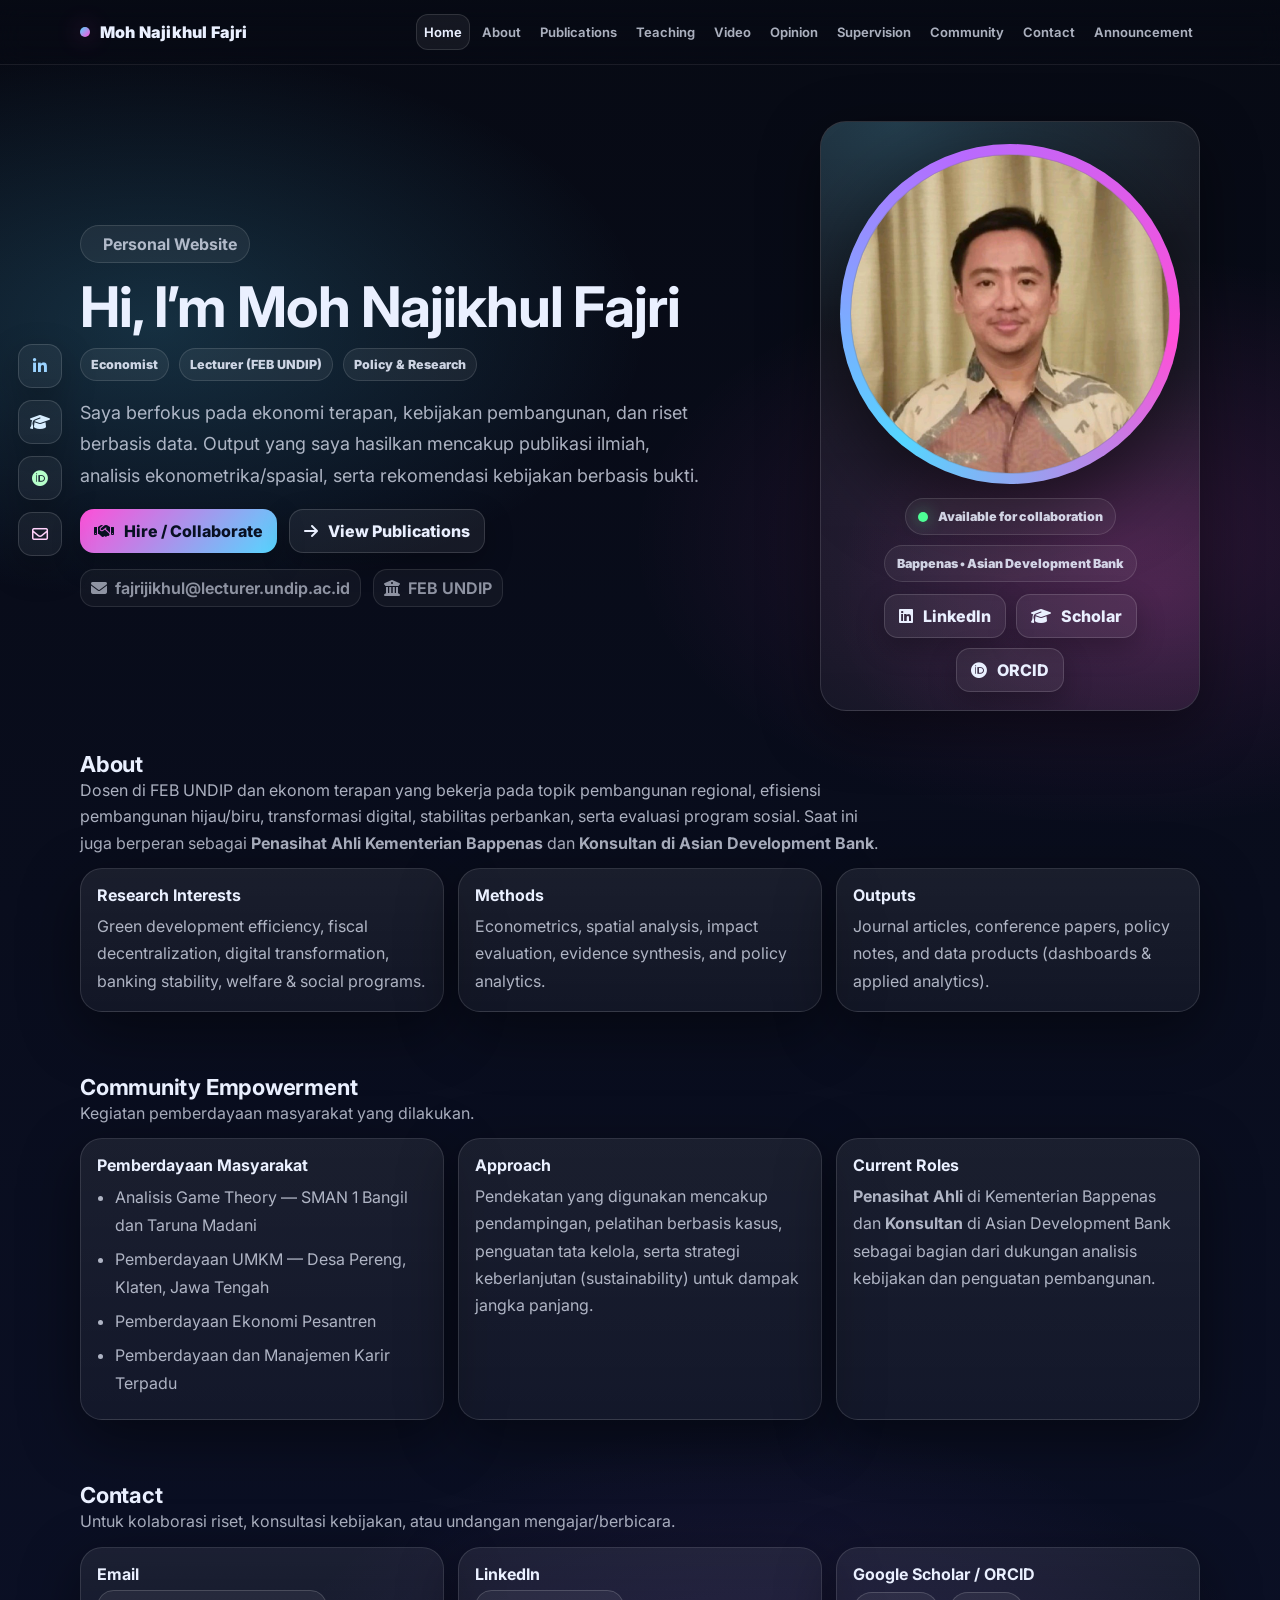
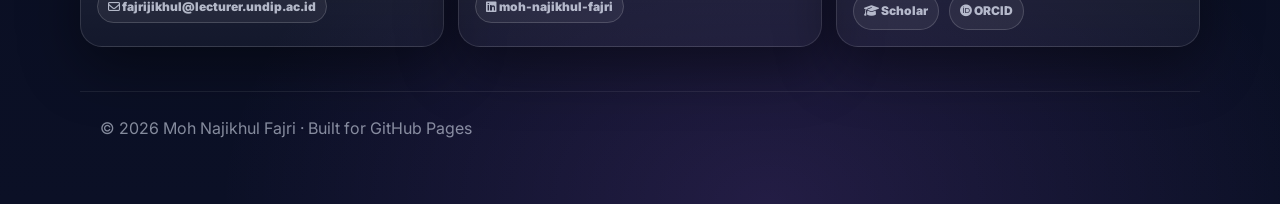
==== commit cec22c41: "Update index.html" ====
--- a/index.html
+++ b/index.html
@@ -83,12 +83,13 @@
     }
 
     .navlinks{
-      display:flex; align-items:center; gap: 10px;
+      display:flex; align-items:center; gap: 5px;
       font-weight: 650;
+      font-size: 13px;
       color: var(--muted);
     }
     .navlinks a{
-      padding: 10px 10px;
+      padding: 9px 7px;
       border-radius: 12px;
       transition: .2s ease;
     }
@@ -102,9 +103,6 @@
       border: 1px solid rgba(255,255,255,.12);
     }
 
-    .nav-cta{
-      display:flex; align-items:center; gap: 10px;
-    }
     .btn{
       display:inline-flex; align-items:center; justify-content:center;
       gap: 10px;
@@ -499,14 +497,13 @@
     @media (max-width: 1080px){
       .social-rail{ display:none; }
     }
-    @media (max-width: 980px){
+    @media (max-width: 1120px){
       .hero-grid{ grid-template-columns: 1fr; }
       .profile{ justify-self:start; }
       .grid-3{ grid-template-columns: 1fr; }
       .grid-2{ grid-template-columns: 1fr; }
       .pub{ grid-template-columns: 1fr; }
       .pub .links{ justify-content:flex-start; min-width: auto; }
-      .nav-cta{ display:none; }
       .hamburger{ display:flex; }
       .navlinks{
         position:absolute;
@@ -599,17 +596,15 @@
       <nav class="navlinks" id="navlinks" aria-label="Primary navigation">
         <a class="active" href="#home">Home</a>
         <a href="#about">About</a>
-        <a href="#publications">Publications</a>
+        <a href="publications.html">Publications</a>
         <a href="teaching.html">Teaching</a>
         <a href="video.html">Video</a>
+        <a href="opinion.html">Opinion</a>
+        <a href="supervision.html">Supervision</a>
         <a href="#community">Community</a>
         <a href="#contact">Contact</a>
+        <a href="announcement.html">Announcement</a>
       </nav>
-
-      <div class="nav-cta">
-        <a class="btn" href="mailto:fajrijikhul@lecturer.undip.ac.id"><i class="fa-regular fa-paper-plane"></i> Email</a>
-        <a class="btn primary" href="#publications"><i class="fa-solid fa-book"></i> Papers</a>
-      </div>
     </div>
   </header>
 
@@ -633,7 +628,7 @@
 
         <div class="hero-actions">
           <a class="btn primary" href="mailto:fajrijikhul@lecturer.undip.ac.id"><i class="fa-solid fa-handshake"></i> Hire / Collaborate</a>
-          <a class="btn" href="#publications"><i class="fa-solid fa-arrow-right"></i> View Publications</a>
+          <a class="btn" href="publications.html"><i class="fa-solid fa-arrow-right"></i> View Publications</a>
         </div>
 
         <div class="meta">
@@ -700,84 +695,6 @@
       </div>
     </section>
 
-    <!-- PUBLICATIONS -->
-    <section id="publications">
-      <div class="section-head">
-        <div>
-          <h2>Publications</h2>
-          <p>Daftar paper pilihan. Gunakan search + filter tahun.</p>
-        </div>
-      </div>
-
-      <div class="pub-controls">
-        <div class="search" role="search">
-          <i class="fa-solid fa-magnifying-glass" aria-hidden="true"></i>
-          <input id="q" type="search" placeholder="Search title / journal / year..." autocomplete="off" />
-        </div>
-
-        <div class="chips" aria-label="Filters">
-          <span class="chip active" data-year="all">All</span>
-          <span class="chip" data-year="2025">2025</span>
-          <span class="chip" data-year="2024">2024</span>
-          <span class="chip" data-year="2023">2023</span>
-          <span class="chip" data-year="2022">2022</span>
-        </div>
-      </div>
-
-      <div id="pubList" class="pub-list" aria-live="polite"></div>
-
-      <div style="margin-top:12px; color: var(--muted2); font-size:13px; line-height:1.65;">
-        <b>Catatan:</b> Link DOI/Publisher/PDF di bawah ini saya isi berdasarkan template umum. Jika ada link yang ingin Anda pastikan akurat,
-        cukup kirim URL resminya (DOI/publisher/PDF) dan saya update.
-      </div>
-    </section>
-
-    <!-- TEACHING -->
-    <section id="teaching">
-      <div class="section-head">
-        <div>
-          <h2>Teaching</h2>
-          <p>Daftar mata kuliah yang diajarkan.</p>
-        </div>
-      </div>
-
-      <div class="grid-2">
-        <div class="card">
-          <strong>Pengajaran</strong>
-          <ol class="list">
-            <li>Pengantar Teori Ekonomi Mikro</li>
-            <li>Pengantar Teori Ekonomi Makro</li>
-            <li>Matematika Ekonomi I</li>
-            <li>Teori Ekonomi Mikro I</li>
-            <li>Teori Ekonomi Makro I</li>
-            <li>Ekonometrika I</li>
-            <li>Ekonometrika II</li>
-            <li>Ekonomi Industri I</li>
-            <li>Ekonomi Moneter I</li>
-            <li>Ekonomi Internasional I</li>
-            <li>Ekonomi Pembangunan II</li>
-            <li>Ekonomi Moneter Internasional</li>
-            <li>Perekonomian Indonesia</li>
-          </ol>
-        </div>
-
-        <div class="card">
-          <strong>Academic Focus</strong>
-          <p>
-            Materi pengajaran menekankan kombinasi konsep inti ekonomi, metode kuantitatif, serta aplikasi empiris untuk
-            analisis kebijakan dan isu pembangunan.
-          </p>
-          <div style="margin-top:12px; display:flex; gap:10px; flex-wrap:wrap;">
-            <span class="pill">Micro & Macro</span>
-            <span class="pill">Math Econ</span>
-            <span class="pill">Econometrics</span>
-            <span class="pill">Industrial Org</span>
-            <span class="pill">International</span>
-          </div>
-        </div>
-      </div>
-    </section>
-
     <!-- COMMUNITY -->
     <section id="community">
       <div class="section-head">
@@ -900,274 +817,11 @@
       });
 
       window.addEventListener("resize", () => {
-        if(window.innerWidth > 980) closeMenu();
+        if(window.innerWidth > 1120) closeMenu();
       });
     }
 
-    // ====== PUBLICATIONS DATA ======
-    // Anda bisa update link DOI/Publisher/PDF per item.
-    const publications = [
-      {
-        title: "Fiscal Decentralization and Green Development Efficiency: Evidence From the New Capital “Nusantara” Buffer Zone",
-        authors: "MN Fajri, BP Pratama, A Kharisudin",
-        venue: "Bestuurskunde: Journal of Governmental Studies, 3(2), 103–115",
-        year: 2023,
-        cited: 11,
-        links: [
-          // GANTI jika punya link resmi yang pasti
-          { label: "Scholar", url: "https://scholar.google.com/citations?user=nzzi2AYAAAAJ&hl=id&oi=ao" }
-        ]
-      },
-      {
-        title: "The Effects of Social Assistance Programs on Stunting Prevalence Rates in Indonesia",
-        authors: "S Munawaroh, MN Fajri, SR Ajija",
-        venue: "Jurnal Administrasi Kesehatan Indonesia, 12(1), 74–85",
-        year: 2024,
-        cited: 9,
-        links: [
-          { label: "Scholar", url: "https://scholar.google.com/citations?user=nzzi2AYAAAAJ&hl=id&oi=ao" }
-        ]
-      },
-      {
-        title: "Regional Branding as an Effort to Promote a Sustainable Environment",
-        authors: "S Munawaroh, MN Fajri",
-        venue: "Jurnal Bina Praja, 15(1), 73–83",
-        year: 2023,
-        cited: 7,
-        links: [
-          { label: "Scholar", url: "https://scholar.google.com/citations?user=nzzi2AYAAAAJ&hl=id&oi=ao" }
-        ]
-      },
-      {
-        title: "Kekuatan Pasar dan Stabilitas Dualisme Bank Perkreditan Rakyat Akibat Penetrasi Teknologi Finansial",
-        authors: "MN Fajri",
-        venue: "Jurnal Persaingan Usaha, 2(2), 147–157",
-        year: 2022,
-        cited: 5,
-        links: [
-          { label: "Scholar", url: "https://scholar.google.com/citations?user=nzzi2AYAAAAJ&hl=id&oi=ao" }
-        ]
-      },
-      {
-        title: "Exploring sustainable economic growth: Promoting green development productivity through decentralized environmental policy and regional competitiveness",
-        authors: "MN Fajri, S Munawaroh",
-        venue: "The Journal of Indonesia Sustainable Development Planning, 4(3), 246–262",
-        year: 2023,
-        cited: 4,
-        links: [
-          { label: "Scholar", url: "https://scholar.google.com/citations?user=nzzi2AYAAAAJ&hl=id&oi=ao" }
-        ]
-      },
-      {
-        title: "The effect of religiosity level on entrepreneurial sustainability of Muslim millennials: A case study of the Indonesian family life survey",
-        authors: "MN Fajri, S Munawaroh",
-        venue: "Review of Islamic Social Finance and Entrepreneurship, 103–116",
-        year: 2023,
-        cited: 3,
-        links: [
-          { label: "Scholar", url: "https://scholar.google.com/citations?user=nzzi2AYAAAAJ&hl=id&oi=ao" }
-        ]
-      },
-      {
-        title: "Does Switching Cost Affect Dual Rural Banks Market Power?",
-        authors: "MN Fajri, R Purwono",
-        venue: "Journal of Developing Economies, 7(2), 251–265",
-        year: 2022,
-        cited: 3,
-        links: [
-          { label: "Scholar", url: "https://scholar.google.com/citations?user=nzzi2AYAAAAJ&hl=id&oi=ao" }
-        ]
-      },
-      {
-        title: "Spatial analysis of digital transformation on food security in Sumatra: Amidst climate change",
-        authors: "MN Fajri, BP Pratama, FA Wulandari",
-        venue: "Jurnal Ilmu Ekonomi Terapan, 10(1), 25–43",
-        year: 2025,
-        cited: 2,
-        links: [
-          { label: "Scholar", url: "https://scholar.google.com/citations?user=nzzi2AYAAAAJ&hl=id&oi=ao" }
-        ]
-      },
-      {
-        title: "Strategy To Support SDGs: Spatial Analysis of Digital Transformation and Regional Government Competition on Green Development Efficiency in East Java",
-        authors: "MN Fajri",
-        venue: "East Java Economic Journal, 7(2), 173–195",
-        year: 2023,
-        cited: 2,
-        links: [
-          { label: "Scholar", url: "https://scholar.google.com/citations?user=nzzi2AYAAAAJ&hl=id&oi=ao" }
-        ]
-      },
-      {
-        title: "How are people’s business credit and internet marketing navigate micro and small industry performance during covid-19?: Evidence from central java province",
-        authors: "BO Prasetya, MN Fajri",
-        venue: "Business Management Analysis Journal (BMAJ), 6(2), 130–147",
-        year: 2023,
-        cited: 2,
-        links: [
-          { label: "Scholar", url: "https://scholar.google.com/citations?user=nzzi2AYAAAAJ&hl=id&oi=ao" }
-        ]
-      },
-      {
-        title: "Analisis Determinan Efisiensi Penggunaan Lahan di Kawasan Indonesia Bagian Barat: Pendekatan Slack Base Model",
-        authors: "MN Fajri, N Istifadah, B Putra",
-        venue: "Jurnal Pertanahan",
-        year: 2022,
-        cited: 1,
-        links: [
-          { label: "Scholar", url: "https://scholar.google.com/citations?user=nzzi2AYAAAAJ&hl=id&oi=ao" }
-        ]
-      },
-      {
-        title: "The Effect of Economic Recovery Budget Efficiency on Price Stability in Indonesia: The Moderating Effect of Covid-19 Fluctuations",
-        authors: "A Kusumawardhani, Moh N Fajri",
-        venue: "JSRET, 4(2)",
-        year: 2025,
-        cited: null,
-        links: [
-          { label: "Scholar", url: "https://scholar.google.com/citations?user=nzzi2AYAAAAJ&hl=id&oi=ao" }
-        ]
-      },
-      {
-        title: "Maintaining Business Ease Through Bank Loans and Digital Transformation on Oil Palm Productivity in Lampung Province: A Polynomial Approach",
-        authors: "MN Fajri, A Kharisudin",
-        venue: "Jurnal Bina Praja, 17(1), 205–222",
-        year: 2025,
-        cited: null,
-        links: [
-          { label: "Scholar", url: "https://scholar.google.com/citations?user=nzzi2AYAAAAJ&hl=id&oi=ao" }
-        ]
-      },
-      {
-        title: "Good Governance and Trade Openness in Navigating Women's Labor Participation in Southeast Asia",
-        authors: "MN Fajri, N Cahayati, SR Ajija, BP Pratama",
-        venue: "Jurnal Ekonomi dan Pembangunan, 32(2), 189–223",
-        year: 2024,
-        cited: null,
-        links: [
-          { label: "Scholar", url: "https://scholar.google.com/citations?user=nzzi2AYAAAAJ&hl=id&oi=ao" }
-        ]
-      },
-      {
-        title: "IMPACT OF RECENT MIGRATION AND LOCAL INCOME DISPARITY: DOES TIME VARIYING IMPLY?",
-        authors: "MN Fajri, N Istifadah, S Munawaroh, BP Pratama",
-        venue: "Jurnal Ilmu Ekonomi Terapan, 8(2)",
-        year: 2023,
-        cited: null,
-        links: [
-          { label: "Scholar", url: "https://scholar.google.com/citations?user=nzzi2AYAAAAJ&hl=id&oi=ao" }
-        ]
-      },
-      {
-        title: "How Market Power Affects Potential Bankruptcy Post and During COVID-19: Does Sharia Rural Bank Soundness Matter?",
-        authors: "MN Fajri",
-        venue: "Journal of Southeast Asian Islam and Society, 2(2), 159–174",
-        year: 2023,
-        cited: null,
-        links: [
-          { label: "Scholar", url: "https://scholar.google.com/citations?user=nzzi2AYAAAAJ&hl=id&oi=ao" }
-        ]
-      },
-      {
-        title: "Mengeksplorasi Potensi Pertumbuhan Baru Berkelanjutan: Analisis Spasial Transformasi Digital dan Kompetisi Pemerintah Daerah terhadap Efisiensi Pembangunan Biru di Jawa Tengah",
-        authors: "MN Fajri, F Amilia",
-        venue: "PUSAKA Jawa Tengah, 2 (Agustus 2023)",
-        year: 2023,
-        cited: null,
-        links: [
-          { label: "Scholar", url: "https://scholar.google.com/citations?user=nzzi2AYAAAAJ&hl=id&oi=ao" }
-        ]
-      },
-      {
-        title: "Pengaruh Inovasi Teknologi dan Desentralisasi Fiskal terhadap Efisiensi Pembangunan Hijau: Efek Spasial dan Moderasi Jawa Barat",
-        authors: "MNF Gusnansyah, BP Pratama",
-        venue: "Proceedings of National Conference West Java Economic Society (WJES)",
-        year: 2022,
-        cited: null,
-        links: [
-          { label: "Scholar", url: "https://scholar.google.com/citations?user=nzzi2AYAAAAJ&hl=id&oi=ao" }
-        ]
-      },
-      {
-        title: "Village-Owned Enterprises in Brebes Regency: Governance Gaps, Market Competition, And Pathways to Sustainability",
-        authors: "T Pratysto, FX Sugiyanto, DC Sanjoko, MG Yusuf, MN Fajri",
-        venue: "Journal of Islamic Economy and Community Engagement, 6(2), 152–155",
-        year: 2025,
-        cited: null,
-        links: [
-          { label: "Scholar", url: "https://scholar.google.com/citations?user=nzzi2AYAAAAJ&hl=id&oi=ao" }
-        ]
-      },
-      {
-        title: "Harnessing Zakat to Drive Inclusive Economic Growth: Prospects and Challenges",
-        authors: "MN Fajri, A Kusumawardhani",
-        venue: "Journal Of Middle East and Islamic Studies, 12(1), 1–",
-        year: 2025,
-        cited: null,
-        links: [
-          { label: "Scholar", url: "https://scholar.google.com/citations?user=nzzi2AYAAAAJ&hl=id&oi=ao" }
-        ]
-      }
-    ];
-
-    const listEl = document.getElementById("pubList");
-    const qEl = document.getElementById("q");
-    const chips = Array.from(document.querySelectorAll(".chip"));
-    let activeYear = "all";
-
-    function norm(s){ return (s || "").toLowerCase(); }
-
-    function render(){
-      const q = norm(qEl.value);
-      const items = publications
-        .filter(p => activeYear === "all" ? true : String(p.year) === activeYear)
-        .filter(p => {
-          const blob = norm([p.title, p.authors, p.venue, p.year].join(" "));
-          return blob.includes(q);
-        })
-        .sort((a,b) => (b.year - a.year) || ((b.cited||0) - (a.cited||0)));
-
-      listEl.innerHTML = items.map(p => `
-        <article class="pub">
-          <div>
-            <h3>${p.title}</h3>
-            <div class="meta2">
-              <b>${p.authors}</b><br>
-              ${p.venue} · <b>${p.year}</b>
-            </div>
-          </div>
-          <div class="links">
-            ${p.cited !== null && p.cited !== undefined
-              ? `<span class="tag"><i class="fa-solid fa-quote-left"></i> Cited: ${p.cited}</span>`
-              : `<span class="tag"><i class="fa-solid fa-quote-left"></i> Cited: —</span>`
-            }
-            ${(p.links || []).map(l => `
-              <a class="linkbtn" href="${l.url}" target="_blank" rel="noopener">
-                <i class="fa-solid fa-arrow-up-right-from-square"></i> ${l.label}
-              </a>
-            `).join("")}
-          </div>
-        </article>
-      `).join("");
-
-      if(items.length === 0){
-        listEl.innerHTML = `<div class="card"><strong>No results</strong><p>Coba kata kunci lain atau pilih filter tahun.</p></div>`;
-      }
-    }
-
-    chips.forEach(ch => {
-      ch.addEventListener("click", () => {
-        chips.forEach(x => x.classList.remove("active"));
-        ch.classList.add("active");
-        activeYear = ch.dataset.year;
-        render();
-      });
-    });
-
-    qEl.addEventListener("input", render);
-
     document.getElementById("year").textContent = new Date().getFullYear();
-    render();
   </script>
 </body>
 </html>
